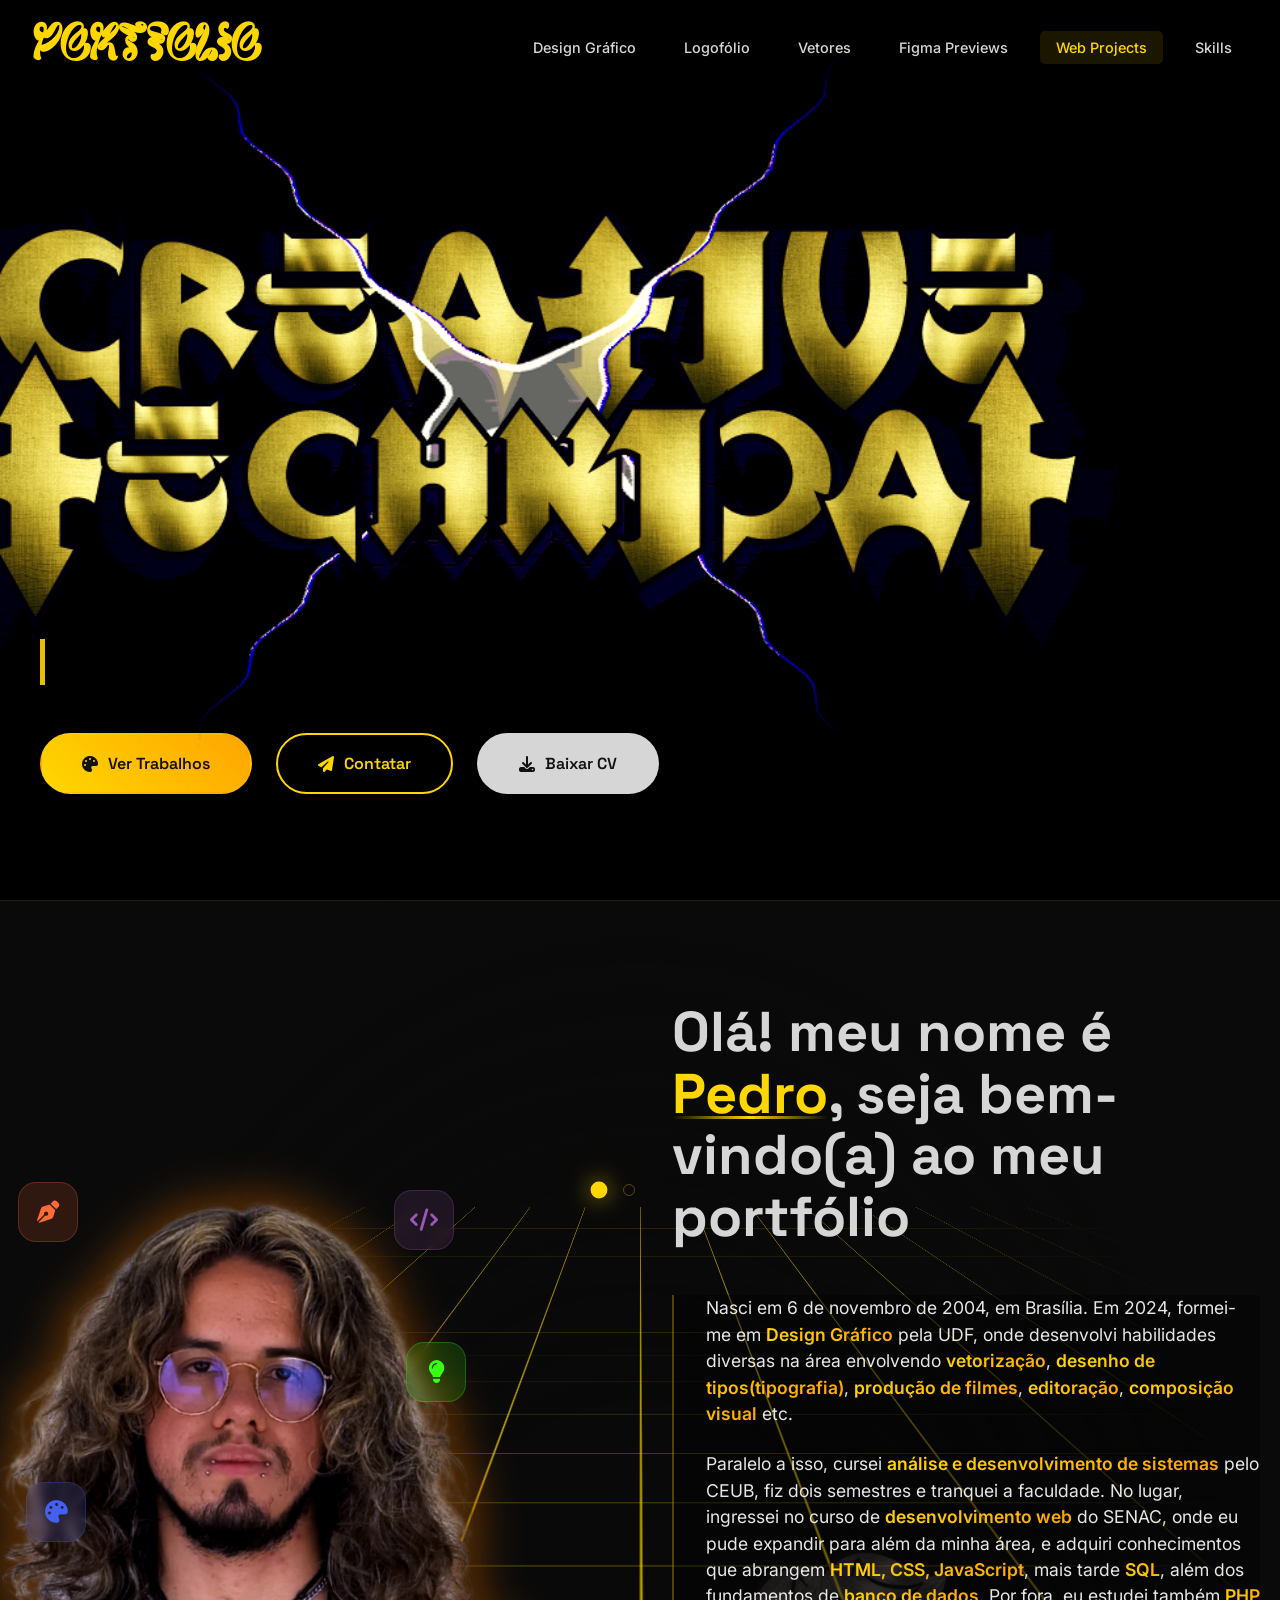
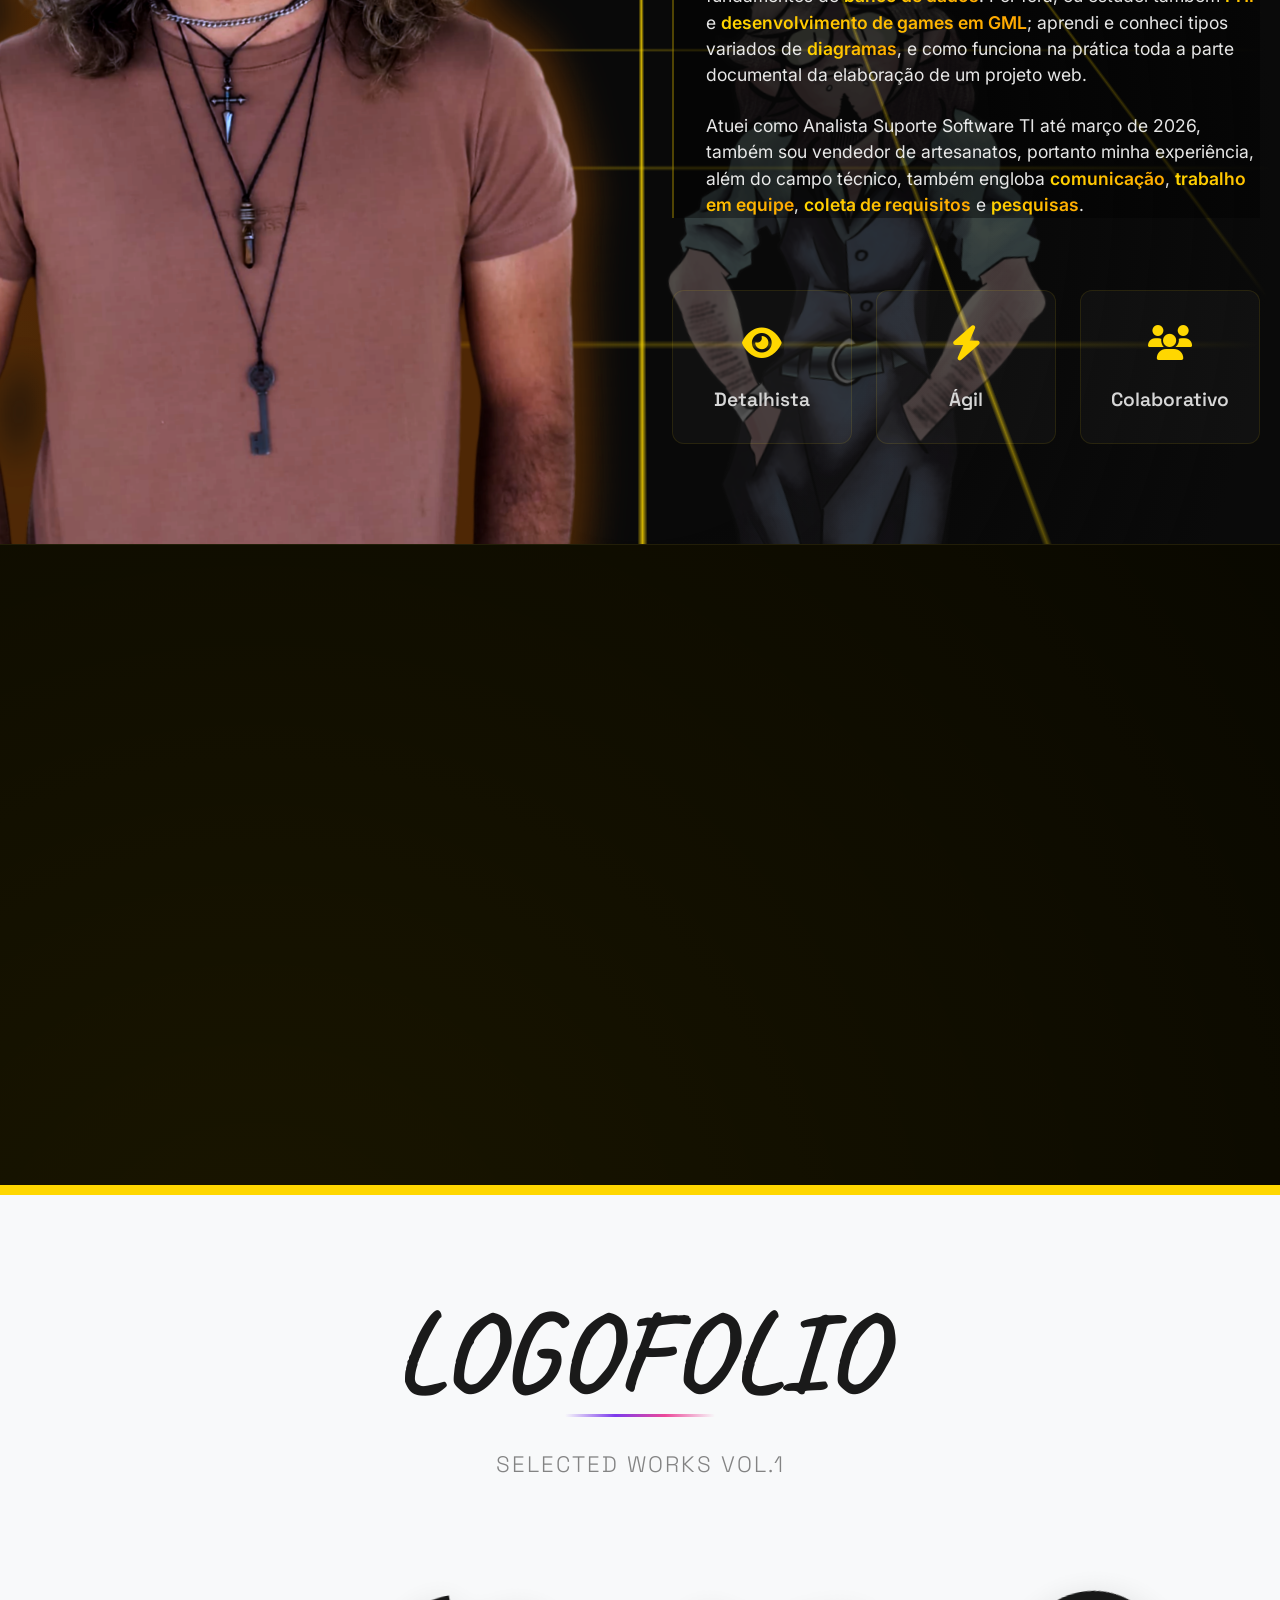
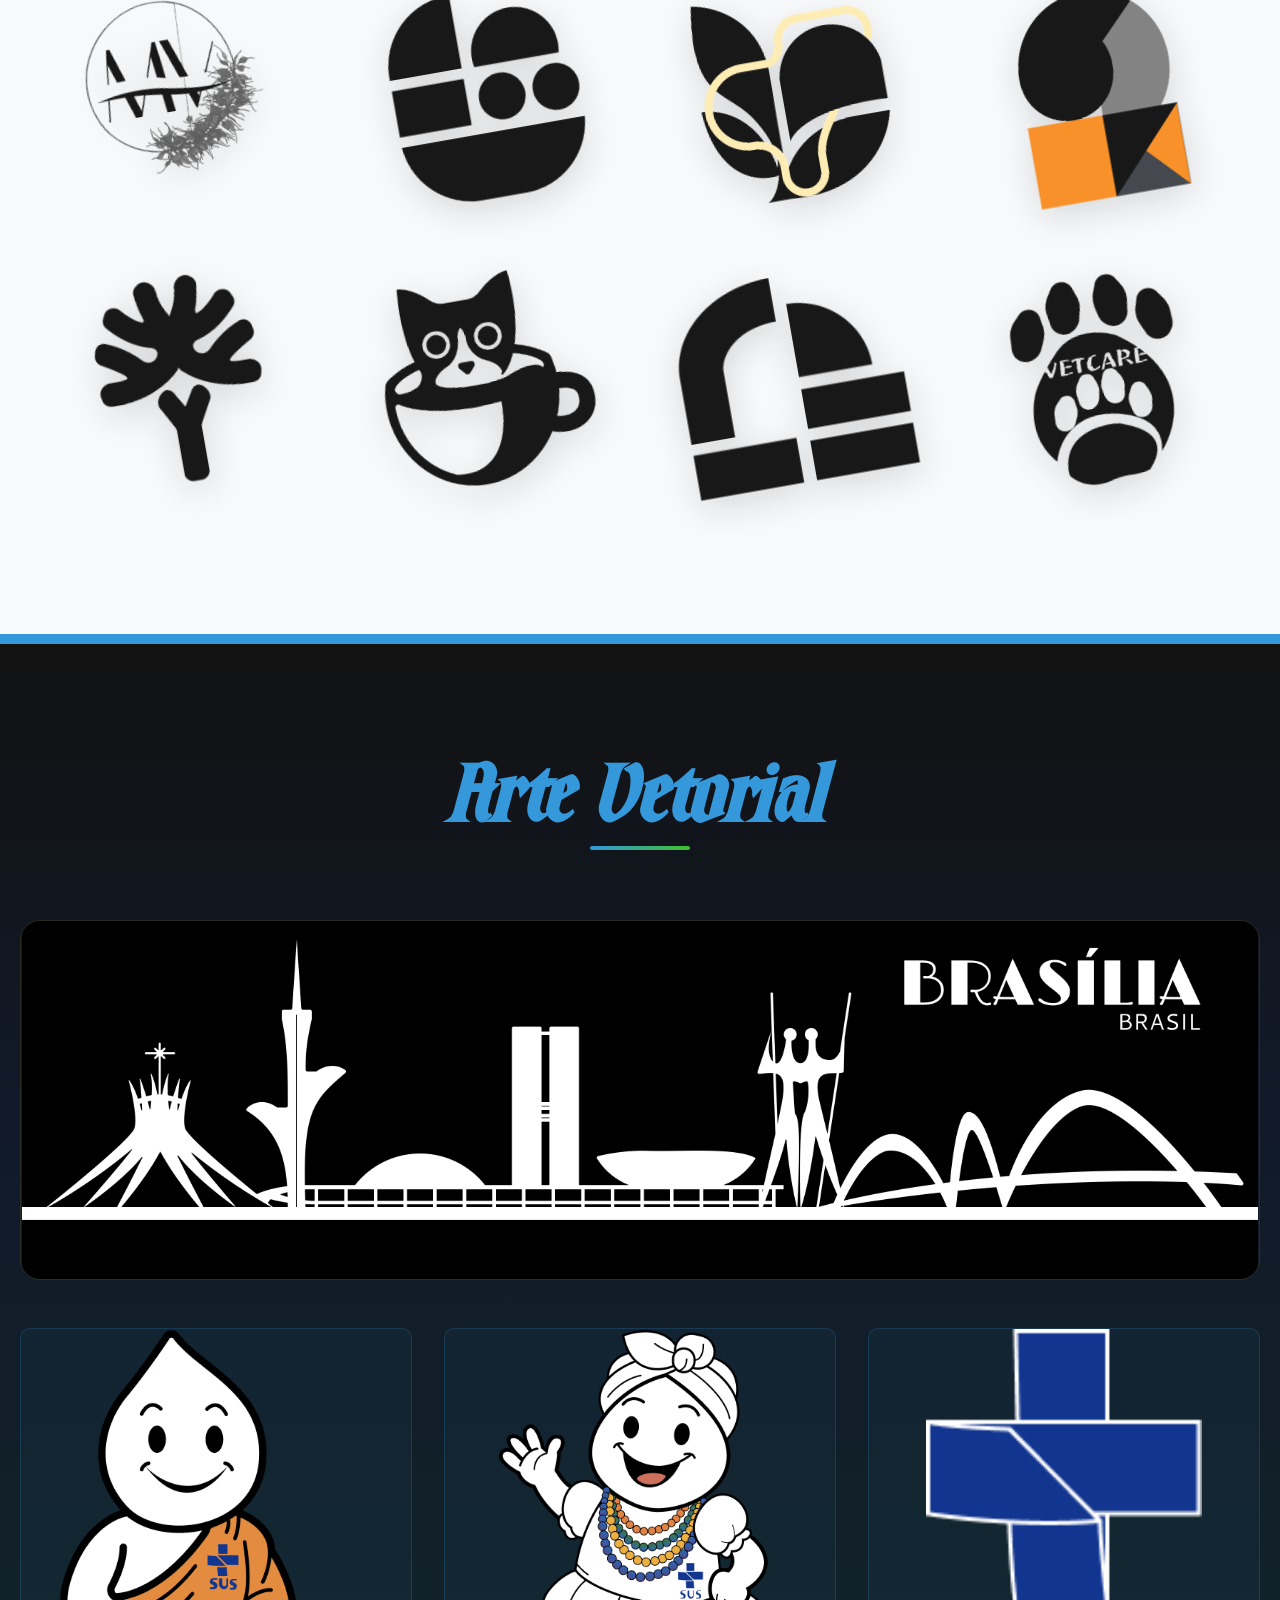
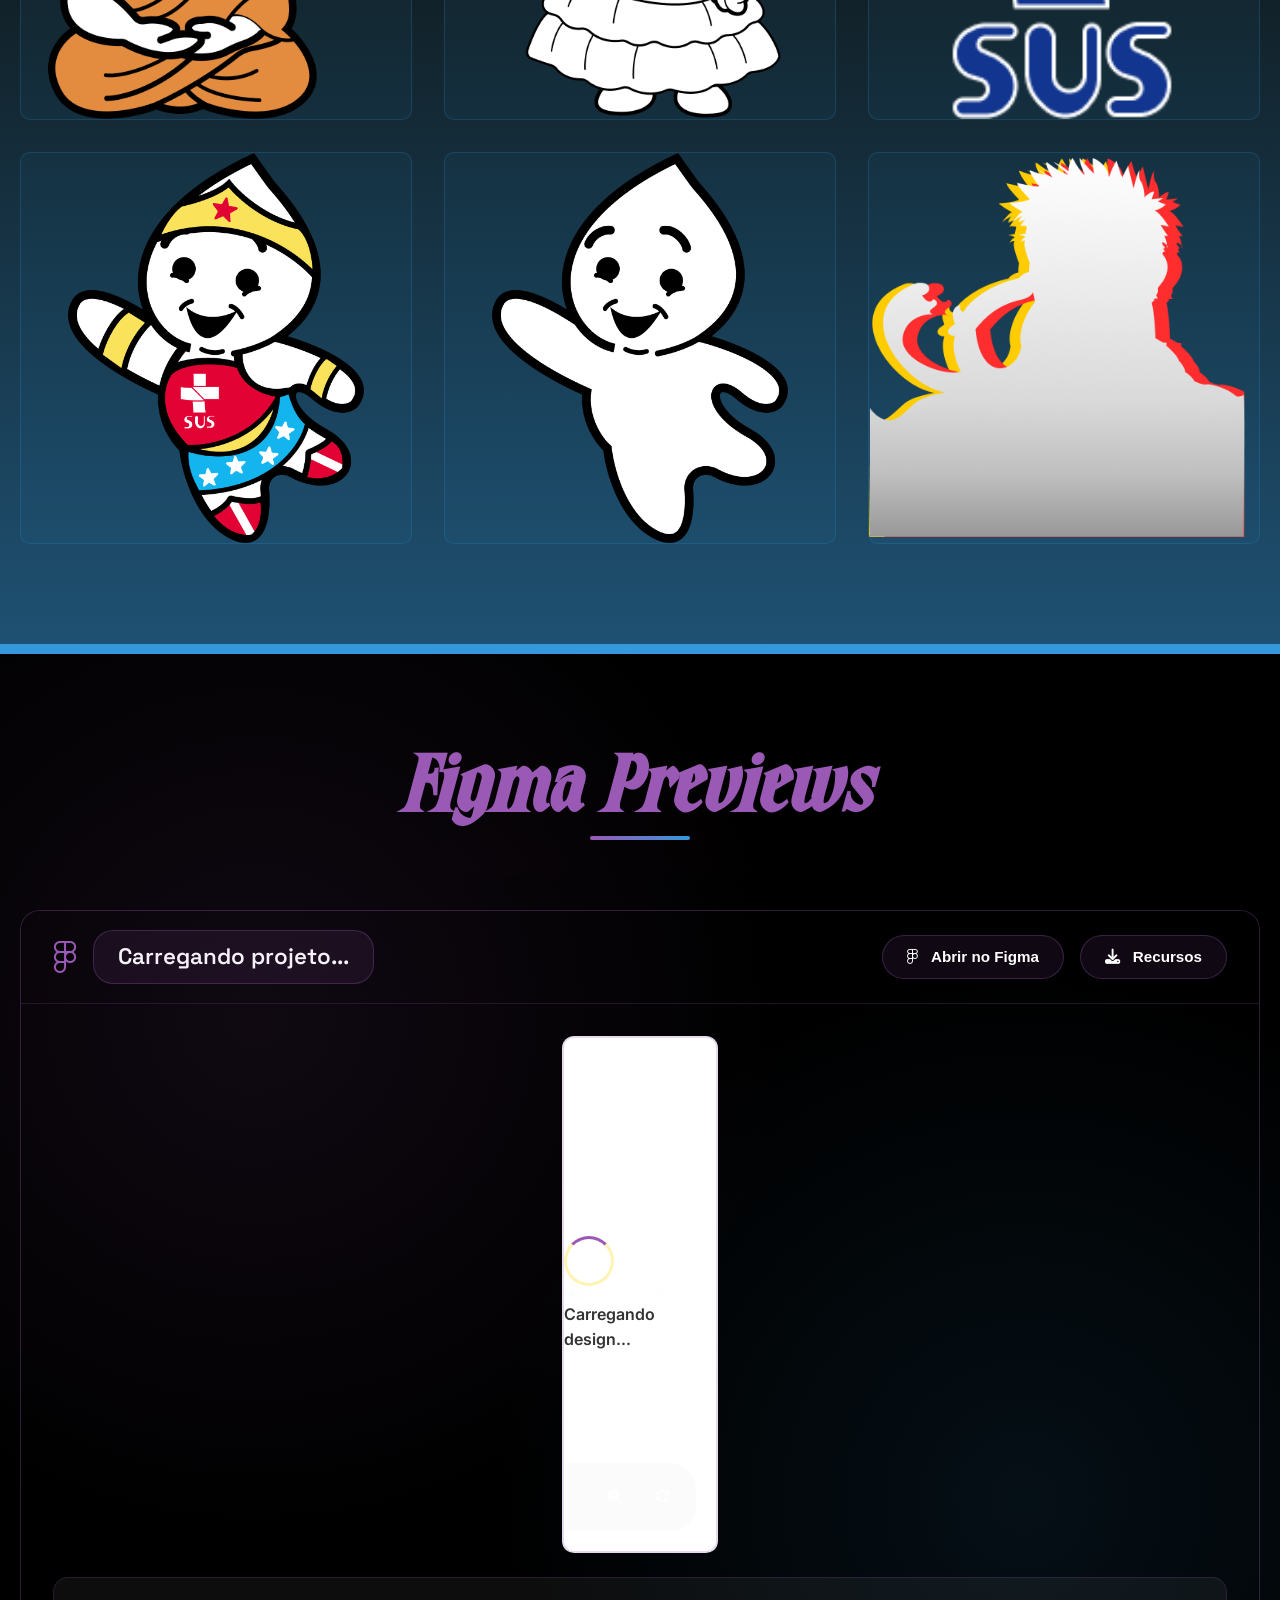
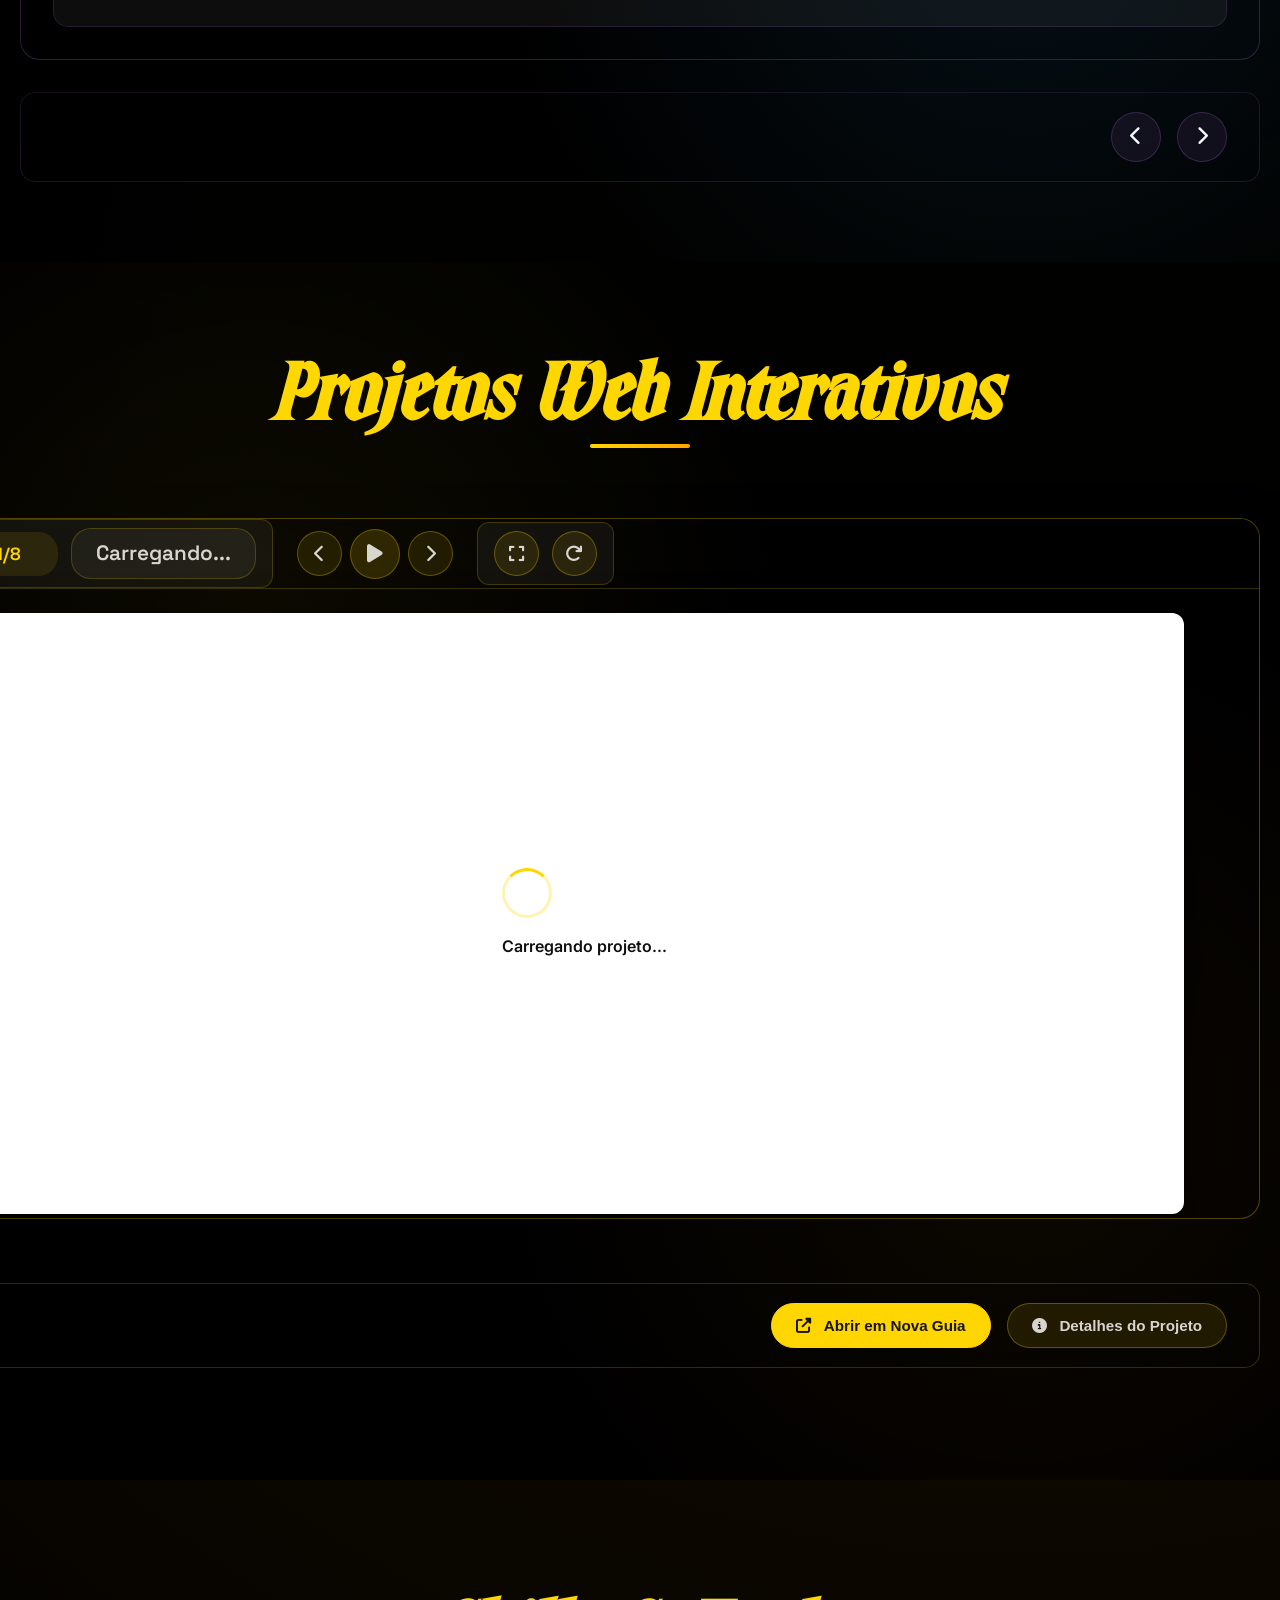
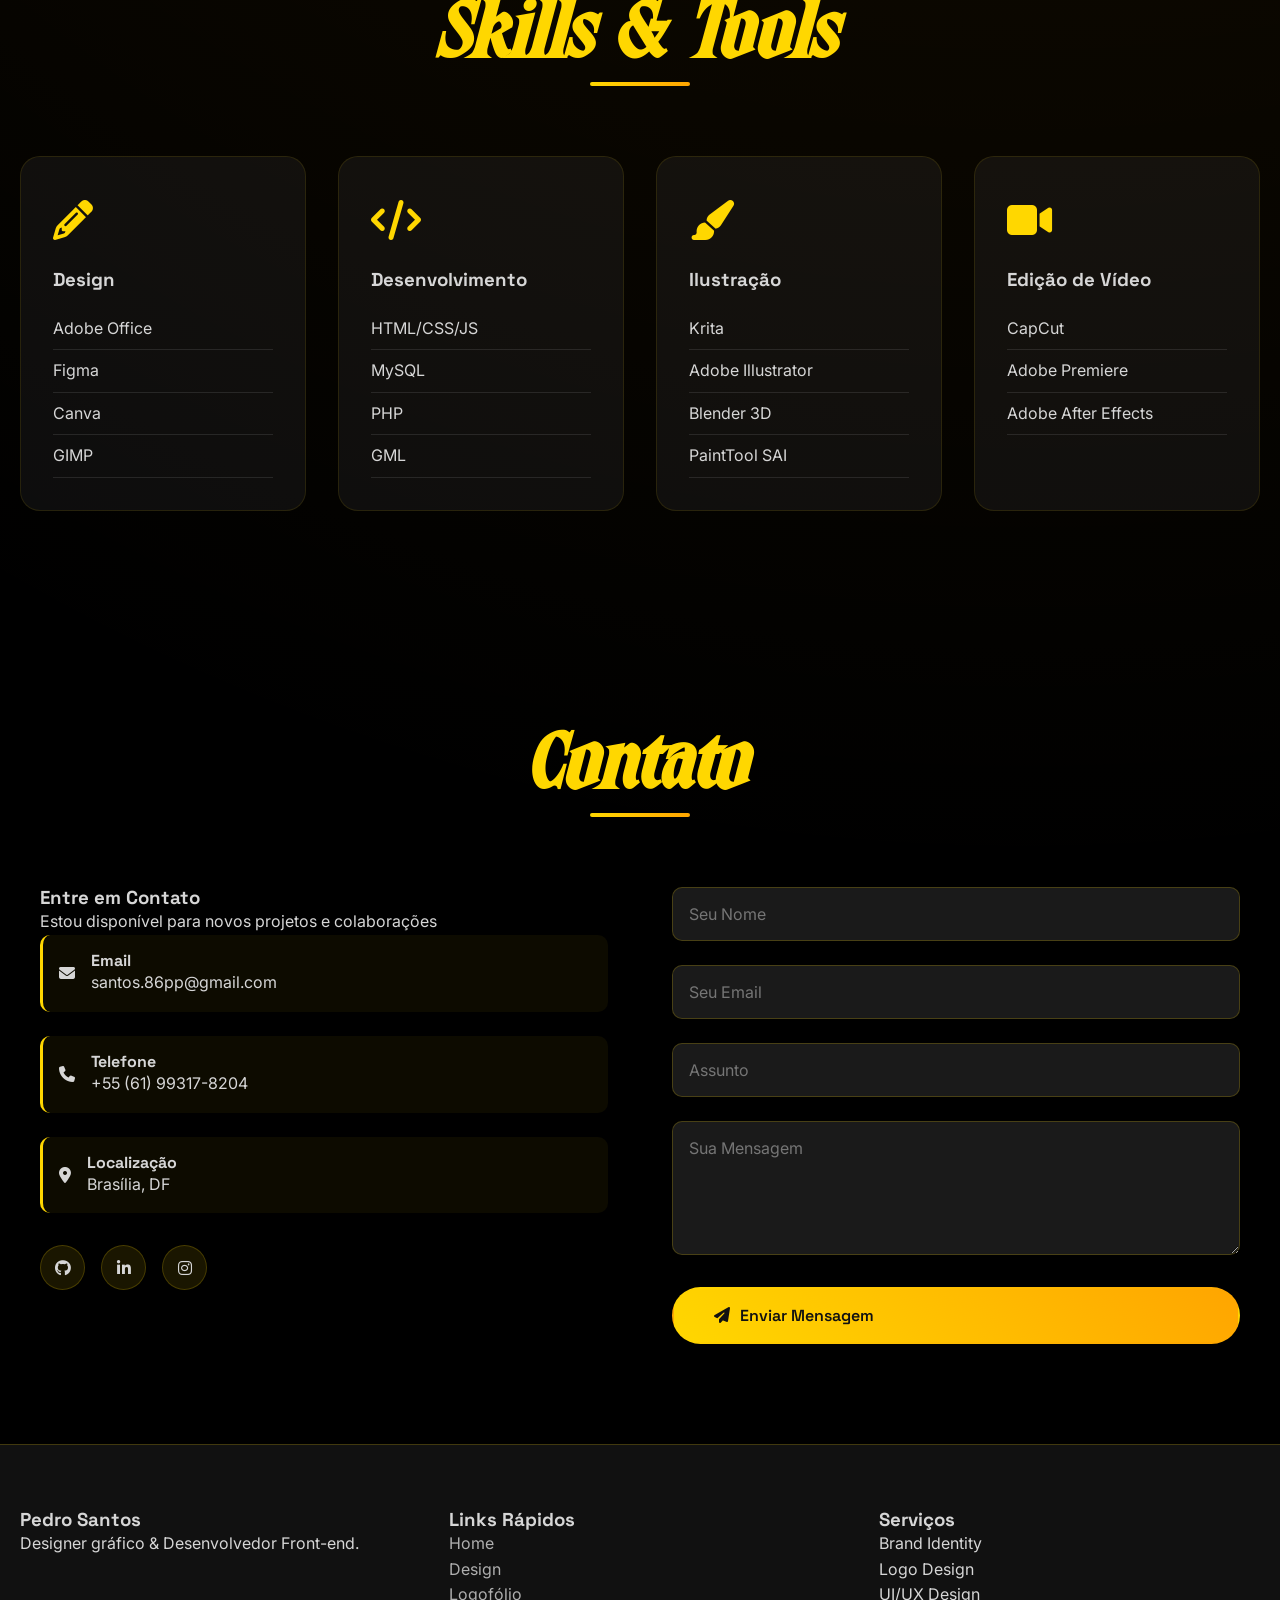
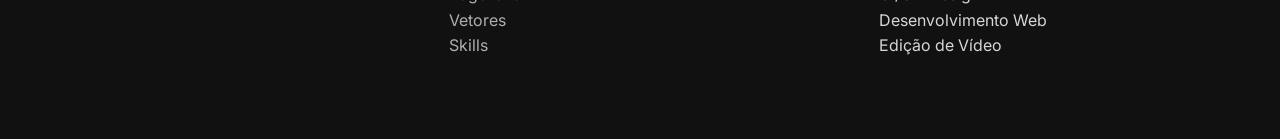
==== index.html @ 99566405 "first commit" ====
<!DOCTYPE html>
<html lang="pt-BR">
<head>
    <meta charset="UTF-8">
    <meta name="viewport" content="width=device-width, initial-scale=1.0">
    <title>Lp PedroSantos Portfolio</title>
    <link rel="icon" href="mídia/page-mídia/P.ico" type="image/x-icon">
    <script type="text/javascript" src="https://cdn.jsdelivr.net/npm/@emailjs/browser@4/dist/email.min.js"></script>
    <link rel="preconnect" href="https://fonts.googleapis.com">
    <link rel="preconnect" href="https://fonts.gstatic.com" crossorigin>
    <link href="https://fonts.googleapis.com/css2?family=Space+Grotesk:wght@300;400;500;600;700&family=Inter:wght@300;400;500;600&family=Caveat:wght@400;500;600;700&display=swap" rel="stylesheet">
    <link rel="stylesheet" href="https://cdnjs.cloudflare.com/ajax/libs/font-awesome/6.4.0/css/all.min.css">
    <link rel="stylesheet" href="style.css">
    <link rel="stylesheet" href="logofolio.css">
</head>
<body>
    <!-- ========== LOADING SCREEN ========== -->
    <div class="loading-screen" id="loadingScreen">
        <div class="loading-container">
            <div class="loading-animation">
                <div class="loading-icon">
                    <div class="loading-pen">
                        <i class="fas fa-pen-nib"></i>
                    </div>
                    <div class="loading-code">
                        <i class="fas fa-code"></i>
                    </div>
                </div>
                <div class="loading-text">
                    <h2>CARREGANDO PORTFÓLIO</h2>
                        <div class="loading-dots">
                            <div class="dot"></div>
                            <div class="dot"></div>
                            <div class="dot"></div>
                        </div>
                </div>
            </div>
            <div class="loading-progress">
                <div class="progress-container">
                    <div class="progress-fill" id="progressFill"></div>
                </div>
                <div class="progress-percentage" id="progressPercentage">0%</div>
            </div>
        </div>
    </div>

    <!-- ========== MODAL PROJETOS ========== -->
    <div class="project-modal" id="projectModal">
        <div class="modal-backdrop"></div>
        <div class="modal-wrapper">
            <div class="modal-content-wrapper">
                <div class="modal-header">
                    <h2 class="modal-title" id="modalProjectTitle">Projeto</h2>
                    <button class="modal-close-btn" id="modalCloseBtn">
                        <i class="fas fa-times"></i>
                    </button>
                </div>
                <div class="modal-body" id="modalContent"></div>
            </div>
        </div>
    </div>

    <!-- ========== FULLSCREEN MODAL ========== -->
    <div id="fullscreenModal" class="fullscreen-modal">
        <div class="fullscreen-header">
            <div class="fullscreen-url" id="fullscreenUrl"></div>
            <div class="fullscreen-controls">
                <button class="fs-control-btn" id="fsRefresh" title="Recarregar">
                    <i class="fas fa-redo"></i>
                </button>
                <button class="fs-control-btn" id="fsClose" title="Fechar">
                    <i class="fas fa-times"></i>
                </button>
            </div>
        </div>
        <div class="fullscreen-content">
            <iframe id="fullscreenIframe" sandbox="allow-scripts allow-same-origin" allowfullscreen></iframe>
        </div>
    </div>

    <!-- ========== NAVEGAÇÃO ========== -->
    <nav id="navbar" class="navbar">
        <a href="#" class="logo">
            <span>PORTFOLIO</span>
        </a>
        
        <button class="nav-toggle" id="navToggle">
            <i class="fas fa-bars"></i>
        </button>
        
        <ul class="nav-menu" id="navMenu">
            <li><a href="#design" class="nav-link">Design Gráfico</a></li>
            <li><a href="#logofolio" class="nav-link">Logofólio</a></li>
            <li><a href="#vectors" class="nav-link">Vetores</a></li>
            <li><a href="#ui" class="nav-link">Figma Previews</a></li>
            <li><a href="#web" class="nav-link active">Web Projects</a></li>
            <li><a href="#skills" class="nav-link">Skills</a></li>
        </ul>
    </nav>

    <!-- ========== HERO SECTION ========== -->
    <section id="home" class="hero">
        <video class="hero-background" autoplay muted loop playsinline>
            <source src="mídia/page-mídia/uhd_30fps.mp4" type="video/mp4">
        </video>
        <div class="main-container">
            <img class="hero-title" src="mídia/page-mídia/hero-title.png" alt="Creative × Technical">
        <p class="hero-subtitle" id="animatedSubtitle">
            <span class="word">2026</span>
            <span class="word">Pedro</span>
            <span class="word">Santos</span>
            <span class="word">Portfolio</span>
        </p>
            
            <div class="cta-buttons">
                <a href="#design" class="btn btn-primary">
                    <i class="fas fa-palette"></i> Ver Trabalhos
                </a>
                <a href="#contact" class="btn btn-secondary">
                    <i class="fas fa-paper-plane"></i> Contatar
                </a>
                <a href="mídia/page-mídia/Currículo.png" download="Currículo.png" class="btn btn-highlight" id="downloadCV">
                    <i class="fas fa-download"></i> Baixar CV
                </a>
            </div>
        </div>
    </section>

    <!-- ========== ABOUT ME ========== -->
    <section id="about" class="section about-section">
        <div class="main-container">
            <div class="about-container">
                <!-- Coluna Visual (Esquerda) -->
                <div class="about-visual">
                    <div class="visual-composition">
                    <!-- Contêiner da animação alternada -->
                        <div class="portrait-animation-container">
                        <!-- Imagem 1: Foto Real -->
                            <div class="portrait-item portrait-photo active">
                                <img src="mídia/page-mídia/Design sem nome 2.png" alt="Foto Real">
                            </div>
            
                        <!-- Imagem 2: Desenho Retrato -->
                            <div class="portrait-item portrait-drawing">
                                <img src="mídia/page-mídia/Pedro OC 2.png" alt="Desenho Retrato">
                            </div>
            
                        <!-- Indicador minimalista -->
                            <div class="portrait-indicator">
                                <span class="indicator-dot active" data-target="0"></span>
                                <span class="indicator-dot" data-target="1"></span>
                            </div>
                        </div>
        
                        <!-- Elementos flutuantes -->
                        <div class="floating-element">
                            <i class="fas fa-pen-nib"></i>
                        </div>
                        <div class="floating-element">
                            <i class="fas fa-code"></i>
                        </div>
                        <div class="floating-element">
                            <i class="fas fa-palette"></i>
                        </div>
                        <div class="floating-element">
                            <i class="fas fa-lightbulb"></i>
                        </div>
                    </div>
                </div>

                <!-- Coluna de Conteúdo (Direita) -->
                <div class="about-content">
                    <h2 class="about-title">
                        Olá! meu nome é <span class="accent">Pedro</span>, seja bem-vindo(a) ao meu portfólio
                    </h2>

                    <div class="about-text">
                        <p>Nasci em 6 de novembro de 2004, em Brasília. Em 2024, formei-me em <span class="highlight-text">Design Gráfico</span> pela UDF, onde desenvolvi habilidades diversas na área envolvendo <span class="highlight-text">vetorização</span>, <span class="highlight-text">desenho de tipos(tipografia)</span>, <span class="highlight-text">produção de filmes</span>, <span class="highlight-text">editoração</span>, <span class="highlight-text">composição visual</span> etc.</p>

                        <p>Paralelo a isso, cursei <span class="highlight-text">análise e desenvolvimento de sistemas</span> pelo CEUB, fiz dois semestres e tranquei a faculdade. No lugar, ingressei no curso de <span class="highlight-text">desenvolvimento web</span> do SENAC, onde eu pude expandir para além da minha área, e adquiri conhecimentos que abrangem <span class="highlight-text">HTML, CSS, JavaScript</span>, mais tarde <span class="highlight-text">SQL</span>, além dos fundamentos de <span class="highlight-text">banco de dados</span>. Por fora, eu estudei também <span class="highlight-text">PHP</span> e <span class="highlight-text">desenvolvimento de games em GML</span>; aprendi e conheci tipos variados de <span class="highlight-text">diagramas</span>, e como funciona na prática toda a parte documental da elaboração de um projeto web.</p>

                        <p>Atuei como Analista Suporte Software TI até março de 2026, também sou vendedor de artesanatos, portanto minha experiência, além do campo técnico, também engloba <span class="highlight-text">comunicação</span>, <span class="highlight-text">trabalho em equipe</span>, <span class="highlight-text">coleta de requisitos</span> e <span class="highlight-text">pesquisas</span>.</p>
                    </div>
                
                    <!-- Valores e Abordagem -->
                    <div class="values-grid">
                        <div class="value-item">
                            <div class="value-icon">
                                <i class="fas fa-eye"></i>
                            </div>
                            <h4 class="value-title">Detalhista</h4>
                        </div>
                    
                        <div class="value-item">
                            <div class="value-icon">
                                <i class="fas fa-bolt"></i>
                            </div>
                            <h4 class="value-title">Ágil</h4>
                        </div>
                    
                        <div class="value-item">
                            <div class="value-icon">
                                <i class="fas fa-users"></i>
                            </div>
                            <h4 class="value-title">Colaborativo</h4>
                        </div>
                    </div>
                </div>
            </div>
        </div>
    </section>

    <!-- ========== IDENTIDADES VISUAIS ========== -->
    <section id="design" class="section design-section">
        <video src="mídia/identidades visuais/Identidades.mp4" autoplay muted loop playsinline class="identities-background"></video>
    </section>
    <hr class="section-divider design-divider">

    <!-- ========== LOGOFÓLIO ========== -->
    <section id="logofolio" class="section logofolio-section">
        <div class="main-container">
            <div class="section-header logofolio-header">
                <h2 class="section-title logofolio-title">LOGOFOLIO</h2>
                <p class="section-subtitle logofolio-subtitle">Selected Works Vol.1</p>
            </div>
        
            <div class="logofolio-grid">
                <div class="logofolio-item" style="--item-index: 1;">
                    <img src="mídia/logo/Advogados-logo.png" 
                         alt="SANJOSE Logo" class="logofolio-img">
                </div>
            
                <div class="logofolio-item" style="--item-index: 2;">
                    <img src="mídia/logo/André Lanches-logo.png" 
                         alt="HUNTERG Logo" class="logofolio-img">
                </div>
            
                <div class="logofolio-item" style="--item-index: 3;">
                    <img src="mídia/logo/BellaVita-logo.png" 
                         alt="CORO INFANTIL Logo" class="logofolio-img">
                </div>
            
                <div class="logofolio-item" style="--item-index: 4;">
                    <img src="mídia/logo/Cartilhas-logo.png" 
                         alt="EMAUS Logo" class="logofolio-img">
                </div>
            
                <div class="logofolio-item" style="--item-index: 5;">
                    <img src="mídia/logo/ClynicFlex-logo.png" 
                         alt="PARROQUIA Logo" class="logofolio-img">
                </div>

                <div class="logofolio-item" style="--item-index: 0;">
                    <img src="mídia/logo/Ronron Café-logo.png" 
                         alt="BANCO Logo" class="logofolio-img">
                </div>

                <div class="logofolio-item" style="--item-index: 0;">
                    <img src="mídia/logo/TechEduca-logo.png" 
                         alt="BANCO Logo" class="logofolio-img">
                </div>

                <div class="logofolio-item" style="--item-index: 0;">
                    <img src="mídia/logo/VetCare-logo.png" 
                         alt="BANCO Logo" class="logofolio-img">
                </div>
            </div>
        </div>
    </section>

    <!-- ========== VETORES ========== -->
    <hr class="section-divider vector-divider">
    <section id="vectors" class="section vector-section">
        <div class="main-container">
            <div class="section-header">
                <h2 class="section-title">Arte Vetorial</h2>
            </div>
            
        <div class="first-child">
            <div class="portfolio-item" data-category="vector" data-project="vector1">
                <img src="mídia/vetores/Frame 1(2).png" alt="Brasília Vetor para Ecobag" class="portfolio-img">
                <div class="portfolio-overlay">
                    <span class="portfolio-category">Vetor</span>
                    <h3 class="portfolio-title">Brasília Vetor para Ecobag</h3>
                </div>
            </div>
        </div>

        <div class="portfolio-grid">
            <div class="portfolio-item" data-category="vector" data-project="vector2">
                <img src="mídia/vetores/Frame 2.png" alt="Zé Gotinha Monge Vetor" class="portfolio-img">
                <div class="portfolio-overlay">
                    <span class="portfolio-category">Vetor</span>
                    <h3 class="portfolio-title">Zé Gotinha Monge Vetor</h3>
                </div>
            </div>
        
            <div class="portfolio-item" data-category="vector" data-project="vector3">
                <img src="mídia/vetores/Frame 8(1).png" alt="Zé Gotinha trajado branco da Umbanda Vetor" class="portfolio-img">
                <div class="portfolio-overlay">
                    <span class="portfolio-category">Vetor</span>
                    <h3 class="portfolio-title">Zé Gotinha Umbanda Vetor</h3>
                </div>
            </div>
        
            <div class="portfolio-item" data-category="vector" data-project="vector4">
                <img src="mídia/vetores/Frame-SUS-Logo.png" alt="Logo SUS Vetor" class="portfolio-img">
                <div class="portfolio-overlay">
                    <span class="portfolio-category">Vetor</span>       
                    <h3 class="portfolio-title">Logo SUS Vetor</h3>
                </div>
            </div>

            <div class="portfolio-item" data-category="vector" data-project="vector5">
                <img src="mídia/vetores/Frame-Wonder-Woman.png" alt="Zé Gotinha Vetor Mulher Maravilha" class="portfolio-img">
                <div class="portfolio-overlay">
                    <span class="portfolio-category">Vetor</span>       
                    <h3 class="portfolio-title">Zé Gotinha Mulher Maravilha</h3>
                </div>
            </div>
        
            <div class="portfolio-item" data-category="vector" data-project="vector6">
                <img src="mídia/vetores/Frame-Zé-Gotinha.png" alt="Zé Gotinha Vetor" class="portfolio-img">
                <div class="portfolio-overlay">
                    <span class="portfolio-category">Vetor</span>       
                    <h3 class="portfolio-title">Zé Gotinha Vetor</h3>
                </div>
            </div>

            <div class="portfolio-item" data-category="vector" data-project="vector7">
                <img src="mídia/vetores/Frame 1(3).png" alt="Símbolo Vetor Silhueta" class="portfolio-img">
                <div class="portfolio-overlay">
                    <span class="portfolio-category">Vetor</span>
                    <h3 class="portfolio-title">Símbolo Vetor Silhueta</h3>
                </div>
            </div>
        </div>
    </section>

    <hr class="section-divider vector-divider">

    <!-- ========== UI/UX DESIGN - FIGMA PREVIEWS ========== -->

    <section id="ui" class="section uiux-preview-section">
        <div class="main-container">
            <div class="section-header">
                <h2 class="section-title">Figma Previews</h2>
            </div>
        
            <!-- Container Principal dos Previews -->
            <div class="uiux-preview-container">
                <!-- Painel de Preview Figma -->
                <div class="figma-preview-area">
                    <!-- Header do Figma -->
                    <div class="figma-preview-header">
                        <div class="figma-brand">
                            <i class="fab fa-figma figma-logo"></i>
                            <span class="figma-project-name" id="figmaProjectName">Carregando projeto...</span>
                        </div>
                    
                        <div class="figma-controls">
                            <button class="figma-control-btn" id="openFigma">
                                <i class="fab fa-figma"></i> Abrir no Figma
                            </button>
                            <button class="figma-control-btn" id="downloadAssets">
                                <i class="fas fa-download"></i> Recursos
                            </button>
                        </div>
                    </div>
                
                    <!-- Área do Preview -->
                    <div class="figma-preview-wrapper">
                        <!-- Container da Imagem -->
                        <div class="figma-image-container" id="figmaImageContainer">
                            <img src="" alt="UI Design Preview" class="figma-image" id="figmaImage">
                        
                            <!-- Loader -->
                            <div class="figma-loader">
                                <div class="loader-content">
                                    <div class="loader-spinner" style="border-top-color: #9B59B6;"></div>
                                    <p style="color: #333; font-weight: 600; margin-top: 1rem;">Carregando design...</p>
                                </div>
                            </div>
                        
                            <!-- Toolbar de Zoom -->
                            <div class="zoom-toolbar">
                                <button class="zoom-btn" id="zoomOut" title="Zoom Out">
                                    <i class="fas fa-search-minus"></i>
                                </button>
                                <span class="zoom-level" id="zoomLevel">100%</span>
                                <button class="zoom-btn" id="zoomIn" title="Zoom In">
                                    <i class="fas fa-search-plus"></i>
                                </button>
                                <button class="zoom-btn" id="zoomReset" title="Reset Zoom">
                                    <i class="fas fa-sync-alt"></i>
                                </button>
                            </div>
                        </div>
                    
                        <!-- Painel de Informações -->
                        <div class="figma-info-panel">
                            <div class="project-description" id="figmaDescription">
                                <!-- Conteúdo será carregado via JS -->
                            </div>
                        </div>
                    </div>
                </div>
            </div>
        
            <!-- Navegação e Controles -->
            <div class="uiux-navigation">
                <!-- Miniaturas -->
                <div class="uiux-thumbnails" id="uiuxThumbnailsContainer">
                    <!-- Miniaturas serão carregadas via JavaScript -->
                </div>
            
                <!-- Controles de Navegação -->
                <div class="uiux-controls">
                    <button class="uiux-nav-btn uiux-prev-btn" title="Projeto anterior">
                        <i class="fas fa-chevron-left"></i>
                    </button>
                    <button class="uiux-nav-btn uiux-next-btn" title="Próximo projeto">
                        <i class="fas fa-chevron-right"></i>
                    </button>
                </div>
            </div>
        </div>
    </section>

    <!-- ========== WEB PROJECTS ========== -->
    <section id="web" class="section web-preview-section">
        <div class="main-container">
            <div class="section-header">
                <h2 class="section-title">Projetos Web Interativos</h2>
            </div>

            <!-- Container Principal do Preview -->
            <div class="web-preview-container">
                <!-- Painel Central - Visualização Expandida -->
                <div class="dynamic-preview-area">
                    <!-- Header com Controles Consolidados -->
                    <div class="preview-header">
                        <div class="preview-controls">
                            <div class="control-group">
                                <span class="current-project-display" id="currentProjectDisplay">1/8</span>
                                <span class="project-name" id="projectName">Carregando...</span>
                            </div>

                            <div class="control-buttons">
                                <button class="control-btn prev-btn" title="Projeto anterior">
                                    <i class="fas fa-chevron-left"></i>
                                </button>
                                <button class="control-btn pause-play" id="pausePlayBtn" title="Iniciar auto-play">
                                    <i class="fas fa-play"></i>
                                </button>
                                <button class="control-btn next-btn" title="Próximo projeto">
                                    <i class="fas fa-chevron-right"></i>
                                </button>
                            </div>

                            <div class="control-group">
                                <button class="control-btn" id="fullscreenPreview" title="Tela cheia">
                                    <i class="fas fa-expand"></i>
                                </button>
                                <button class="control-btn" id="refreshPreview" title="Recarregar">
                                    <i class="fas fa-redo"></i>
                                </button>
                            </div>
                        </div>
                    </div>

                    <!-- Área do Preview Expandido -->
                    <div class="preview-wrapper">
                        <div class="device-mockup desktop" id="deviceMockup">
                            <div class="device-frame">
                                <div class="device-screen">
                                    <!-- Iframe para preview dinâmico -->
                                    <iframe id="dynamicIframe"
                                            class="dynamic-iframe"
                                            sandbox="allow-scripts allow-same-origin allow-forms allow-popups"
                                            title="Preview do Projeto"
                                            loading="eager">
                                    </iframe>

                                    <!-- Overlay de carregamento -->
                                    <div class="preview-loader">
                                        <div class="loader-content">
                                            <div class="loader-spinner"></div>
                                            <p style="color: var(--dark); font-weight: 600; margin-top: 1rem;">Carregando projeto...</p>
                                        </div>
                                    </div>
                                </div>
                            </div>
                        </div>

                        <!-- Painel de Interação Simplificado -->
                        <div class="interaction-panel">
                            <div class="interaction-info">
                                <span class="timer-display">
                                    <i class="fas fa-clock"></i> Próximo em: <span id="autoTimer">10</span>s
                                </span>
                                <span class="interaction-hint">
                                    <i class="fas fa-mouse-pointer"></i> Clique na pré-visualização para interagir
                                </span>
                            </div>

                            <div class="interaction-actions">
                                <button class="action-btn-small" data-action="scroll-down">
                                    <i class="fas fa-arrow-down"></i> Rolar para baixo
                                </button>
                                <button class="action-btn-small" data-action="scroll-top">
                                    <i class="fas fa-arrow-up"></i> Voltar ao topo
                                </button>
                            </div>
                        </div>
                    </div>
                </div>

                <!-- Navegação Inferior -->
                <div class="bottom-navigation">
                    <!-- Miniaturas dos Projetos -->
                    <div class="thumbnails-container" id="thumbnailsContainer">
                        <!-- Miniaturas serão carregadas via JavaScript -->
                    </div>

                    <!-- Botões de Ação Principais -->
                    <div class="main-actions">
                        <button class="main-action-btn primary" id="openProject">
                            <i class="fas fa-external-link-alt"></i> Abrir em Nova Guia
                        </button>
                        <button class="main-action-btn secondary" id="viewProjectDetails">
                            <i class="fas fa-info-circle"></i> Detalhes do Projeto
                        </button>
                    </div>
                </div>
            </div>
        </div>
    </section>

    <!-- ========== HABILIDADES ========== -->
    <section id="skills" class="section">
        <div class="main-container">
            <div class="section-header">
                <h2 class="section-title">Skills & Tools</h2>
            </div>
            
            <div class="skills-grid">
                <div class="skill-card">
                    <div class="skill-icon">
                        <i class="fas fa-pencil-alt"></i>
                    </div>
                    <h3>Design</h3>
                    <ul class="skill-list">
                        <li>Adobe Office</li>
                        <li>Figma</li>
                        <li>Canva</li>
                        <li>GIMP</li>
                    </ul>
                </div>
                
                <div class="skill-card">
                    <div class="skill-icon">
                        <i class="fas fa-code"></i>
                    </div>
                    <h3>Desenvolvimento</h3>
                    <ul class="skill-list">
                        <li>HTML/CSS/JS</li>
                        <li>MySQL</li>
                        <li>PHP</li>
                        <li>GML</li>
                    </ul>
                </div>
                
                <div class="skill-card">
                    <div class="skill-icon">
                        <i class="fas fa-paint-brush"></i>
                    </div>
                    <h3>Ilustração</h3>
                    <ul class="skill-list">
                        <li>Krita</li>
                        <li>Adobe Illustrator</li>
                        <li>Blender 3D</li>
                        <li>PaintTool SAI</li>
                    </ul>
                </div>

                <div class="skill-card">
                    <div class="skill-icon">
                        <i class="fas fa-video"></i>
                    </div>
                    <h3>Edição de Vídeo</h3>
                    <ul class="skill-list">
                        <li>CapCut</li>
                        <li>Adobe Premiere</li>
                        <li>Adobe After Effects</li>
                    </ul>
                </div>
            </div>
        </div>
    </section>

    <!-- ========== CONTATO ========== -->
    <section id="contact" class="section contact-section">
        <div class="main-container">
            <div class="section-header">
                <h2 class="section-title">Contato</h2>
            </div>
            
            <div class="contact-grid">
                <div class="contact-info">
                    <h3>Entre em Contato</h3>
                    <p>Estou disponível para novos projetos e colaborações</p>
                    
                    <div class="contact-details">
                        <div class="contact-item">
                            <i class="fas fa-envelope"></i>
                            <div>
                                <h4>Email</h4>
                                <p>santos.86pp@gmail.com</p>
                            </div>
                        </div>
                        
                        <div class="contact-item">
                            <i class="fas fa-phone"></i>
                            <div>
                                <h4>Telefone</h4>
                                <p>+55 (61) 99317-8204</p>
                            </div>
                        </div>
                        
                        <div class="contact-item">
                            <i class="fas fa-map-marker-alt"></i>
                            <div>
                                <h4>Localização</h4>
                                <p>Brasília, DF</p>
                            </div>
                        </div>
                    </div>
                    
                    <div class="social-links">
                        <a href="https://github.com/SkinlessIowa" class="social-link"><i class="fab fa-github"></i></a>
                        <a href="https://www.linkedin.com/in/pedro-santos-b79017315/" class="social-link"><i class="fab fa-linkedin-in"></i></a>
                        <a href="https://www.instagram.com/skinl_essi/" class="social-link"><i class="fab fa-instagram"></i></a>
                    </div>
                </div>
   
                <form class="contact-form">
                    <div class="form-group">
                        <input type="text" name="nome" class="form-control" placeholder="Seu Nome" required>
                    </div>
                    <div class="form-group">
                        <input type="email" name="email" class="form-control" placeholder="Seu Email" required>
                    </div>
                    <div class="form-group">
                        <input type="text" name="assunto" class="form-control" placeholder="Assunto">
                    </div>
                    <div class="form-group">
                        <textarea name="mensagem" class="form-control" placeholder="Sua Mensagem" rows="5" required></textarea>
                    </div>
                    <button type="submit" class="btn btn-primary">
                        <i class="fas fa-paper-plane"></i> Enviar Mensagem
                    </button>
                </form>
            </div>
        </div>
    </section>

    <!-- ========== FOOTER ========== -->
    <footer class="footer">
        <div class="main-container">
            <div class="footer-content">
                <div>
                    <h3>Pedro Santos</h3>
                    <p>Designer gráfico & Desenvolvedor Front-end.</p>
                </div>
                
                <div>
                    <h3>Links Rápidos</h3>
                    <ul class="footer-links">
                        <li><a href="#home">Home</a></li>
                        <li><a href="#design">Design</a></li>
                        <li><a href="#logofolio">Logofólio</a></li>
                        <li><a href="#vectors">Vetores</a></li>
                        <li><a href="#skills">Skills</a></li>
                    </ul>
                </div>
                
                <div>
                    <h3>Serviços</h3>
                    <ul class="footer-links">
                        <li>Brand Identity</li>
                        <li>Logo Design</li>
                        <li>UI/UX Design</li>
                        <li>Desenvolvimento Web</li>
                        <li>Edição de Vídeo</li>
                    </ul>
                </div>
            </div>
        </div>
    </footer>

    <script src="script.js"></script>
</body>
</html>
---- style.css ----
@font-face {
    font-family: 'GothicRagged';
    src: url('mídia/fonts/GothicRagged-Regular.ttf') format('truetype');
    font-weight: normal;
    font-style: normal;
    font-display: swap;
}
@font-face {
    font-family: 'SamireDEMO';
    src: url('mídia/fonts/SamireDEMO-Regular.otf') format('opentype');
    font-weight: normal;
    font-style: normal;
    font-display: swap;
}
@font-face {
    font-family: 'Carely Orches DEMO';
    src: url('mídia/fonts/Carely Orches DEMO.ttf') format('truetype');
    font-weight: normal;
    font-style: normal;
    font-display: swap;
}
/* ========== VARIÁVEIS E RESET ========== */
:root {
    --primary: #000;
    --secondary: #FFD700;
    --accent: #FFA500;
    --light: #d6d6d6;
    --dark: #111;
    --gray: #2a2a2a;
    --transition: all 0.4s cubic-bezier(0.175, 0.885, 0.32, 1.275);
    --glass: rgba(255, 255, 255, 0.05);
    --shadow: 0 20px 40px rgba(0, 0, 0, 0.4);
}

* {
    margin: 0;
    padding: 0;
    box-sizing: border-box;
    scrollbar-width: thin;
    scrollbar-color: var(--secondary) rgba(255, 255, 255, 0.1);
}

html {
    scroll-behavior: auto;
    scroll-padding-top: 100px;
}

body {
    font-family: 'Inter', -apple-system, BlinkMacSystemFont, sans-serif;
    background-color: var(--primary);
    color: var(--light);
    line-height: 1.6;
    overflow-x: hidden;
    background-image: 
        radial-gradient(circle at 20% 30%, rgba(255, 215, 0, 0.1) 0%, transparent 30%),
        radial-gradient(circle at 80% 70%, rgba(255, 165, 0, 0.1) 0%, transparent 30%);
}

h1, h2, h3, h4 {
    font-family: 'Space Grotesk', sans-serif;
    font-weight: 700;
    line-height: 1.2;
}

/* ========== UTILITÁRIOS ========== */
.main-container {
    width: 100%;
    max-width: 1400px;
    margin: 0 auto;
    padding: 0 20px;
}

.section {
    padding: 100px 0;
    position: relative;
}

.section-header {
    text-align: center;
    margin-bottom: 4rem;
}

.section-title {
    font-family: GothicRagged, sans-serif;
    font-size: clamp(3rem, 7vw, 5rem);
    margin-bottom: 1rem;
    color: var(--secondary);
    position: relative;
    display: inline-block;
}

.section-title::after {
    content: '';
    position: absolute;
    bottom: -10px;
    left: 50%;
    transform: translateX(-50%);
    width: 100px;
    height: 4px;
    background: linear-gradient(90deg, var(--secondary), var(--accent));
    border-radius: 2px;
}

.section-subtitle {
    font-size: 1.2rem;
    opacity: 0.8;
    max-width: 600px;
    margin: 0 auto;
}

.section-divider {
    border: none;
    height: 10px;
    background: var(--secondary);
}

.section-divider.vector-divider {
    background-color: #3498DB ; 
}

/* ========== LOADING SCREEN ========== */
.loading-screen {
    position: fixed;
    top: 0;
    left: 0;
    width: 100%;
    height: 100%;
    background: #000;
    z-index: 9999;
    display: flex;
    justify-content: center;
    align-items: center;
    opacity: 1;
    transition: opacity 0.8s ease, visibility 0.8s ease;
}

.loading-screen.hidden {
    opacity: 0;
    visibility: hidden;
}

.loading-container {
    text-align: center;
    max-width: 500px;
    padding: 2rem;
}

.loading-icon {
    position: relative;
    width: 120px;
    height: 120px;
    margin: 0 auto 2rem;
}

.loading-pen, .loading-code {
    position: absolute;
    width: 100%;
    height: 100%;
    display: flex;
    align-items: center;
    justify-content: center;
    font-size: 3.5rem;
    border-radius: 50%;
}

.loading-pen {
    color: #FFD700;
    animation: penPulse 2s ease-in-out infinite alternate;
    z-index: 2;
}

.loading-code {
    color: #FFA500;
    animation: codeRotate 3s linear infinite;
    z-index: 1;
}

@keyframes penPulse {
    0% { transform: scale(1); opacity: 1; }
    100% { transform: scale(1.1) rotate(10deg); opacity: 0.8; }
}

@keyframes codeRotate {
    to { transform: rotate(360deg); }
}

.loading-text h2 {
    font-family: 'Space Grotesk', sans-serif;
    font-size: 2rem;
    color: var(--secondary);
    margin-bottom: 1rem;
    letter-spacing: 3px;
    text-transform: uppercase;
}

.loading-dots {
    display: flex;
    gap: 0.3rem;
    justify-content: center;
    margin-top: 0.5rem;
}

.dot {
    width: 6px;
    height: 6px;
    background: var(--secondary);
    border-radius: 50%;
    animation: dotPulse 1.4s infinite ease-in-out;
}

.dot:nth-child(2) { animation-delay: 0.2s; }
.dot:nth-child(3) { animation-delay: 0.4s; }

@keyframes dotPulse {
    0%, 80%, 100% { transform: scale(0.8); opacity: 0.5; }
    40% { transform: scale(1.2); opacity: 1; }
}

.progress-container {
    width: 100%;
    height: 3px;
    background: rgba(255, 255, 255, 0.1);
    border-radius: 2px;
    overflow: hidden;
    margin: 2rem 0 0.5rem;
}

.progress-fill {
    height: 100%;
    background: linear-gradient(90deg, var(--secondary), var(--accent));
    width: 0%;
    transition: width 0.3s ease;
}

.progress-percentage {
    font-family: 'Space Grotesk', sans-serif;
    font-size: 1.2rem;
    color: var(--secondary);
    font-weight: 600;
}

/* ========== NAVEGAÇÃO ========== */
#navbar {
    position: fixed;
    top: 0;
    left: 0;
    width: 100%;
    z-index: 1000;
    padding: 1rem 2rem;
    display: flex;
    justify-content: space-between;
    align-items: center;
    transition: var(--transition);
}

#navbar.transparent {
    background-color: transparent;
}

#navbar.black {
    background-color: #000;
    box-shadow: 0 2px 10px rgba(0, 0, 0, 0.3);
}


.logo {
    font-family: 'SamireDEMO', sans-serif;
    font-size: 2.5rem;
    font-weight: 700;
    color: var(--secondary);
    text-decoration: none;
    display: flex;
    align-items: center;
    gap: 10px;
    transition: var(--transition);
}

.logo:hover {
    opacity: 0.8;
}

.nav-menu {
    display: flex;
    gap: 1rem;
    list-style: none;
}

.nav-link {
    color: var(--light);
    text-decoration: none;
    font-weight: 500;
    font-size: 0.9rem;
    padding: 0.5rem 1rem;
    border-radius: 5px;
    transition: var(--transition);
}

.nav-link:hover,
.nav-link.active {
    color: var(--secondary);
    background: rgba(255, 215, 0, 0.1);
}

.nav-toggle {
    display: none;
    background: none;
    border: none;
    color: var(--light);
    font-size: 1.5rem;
    cursor: pointer;
    padding: 0.5rem;
    transition: var(--transition);
}

.nav-toggle:hover {
    color: var(--secondary);
}

/* ========== HERO SECTION ========== */

.hero video {
    position: absolute;
    top: 0;
    left: 0;
    width: 100%;
    height: 100%;
    object-fit: cover;
    opacity: 0.4;
    z-index: -1;
    filter: sepia(1) saturate(10);
}

.hero {
    min-height: 100vh;
    display: flex;
    flex-direction: column;
    justify-content: center;
    align-items: center;
    text-align: center;
    padding: 120px 20px 60px;
    position: relative
}

.hero-title {
    width: 100%;
    margin-top: -120px;
    position: relative;
    z-index: 0;
    transform: translateX(-10%);
}

.hero-subtitle {
    position: relative;
    font-size: clamp(1.2rem, 3vw, 1.8rem);
    margin-top: -120px;
    margin-bottom: 3rem;
    opacity: 0.9;
    max-width: 800px;
    color: rgba(255, 255, 255, 0.9);
    border-left: 5px solid var(--secondary);
    padding-left: 1.5rem;
    display: flex;
    flex-wrap: wrap;
    gap: 0.3rem;
}

.hero-subtitle .word {
    display: inline-block;
    opacity: 0.3;
    transform: translateY(20px) rotateX(90deg);
    filter: blur(4px);
    transition: all 1s cubic-bezier(0.175, 0.885, 0.32, 1.275);
    background: linear-gradient(45deg, var(--light), var(--secondary));
    -webkit-background-clip: text;
    background-clip: text;
    color: transparent;
    background-size: 200% 200%;
    background-position: 100% 100%;
    position: relative;
    overflow: hidden;
    font-family: 'GothicRagged', sans-serif;
}

.hero-subtitle .word::before {
    content: '';
    position: absolute;
    top: 0;
    left: -100%;
    width: 100%;
    height: 100%;
    transition: left 0.8s ease;
}

.hero-subtitle .word.revealed {
    opacity: 1;
    transform: translateY(0) rotateX(0deg);
    filter: blur(0px);
    background-position: 0% 0%;
    animation: wordGlow 3s ease-in-out infinite alternate;
}

.hero-subtitle .word.revealed::before {
    left: 100%;
}

@keyframes wordGlow {
    0% {
        text-shadow: 0 0 5px rgba(255, 215, 0, 0.3);
        background-position: 0% 0%;
    }
    100% {
        text-shadow: 0 0 20px rgba(255, 215, 0, 0.6), 0 0 40px rgba(255, 165, 0, 0.3);
        background-position: 100% 100%;
    }
}

.hero-subtitle .word:hover {
    transform: scale(1.1) translateY(-3px) !important;
    z-index: 2;
    transition: transform 0.3s ease !important;
}

.cta-buttons {
    display: flex;
    gap: 1.5rem;
    margin-top: 2rem;
}

.btn {
    padding: 1rem 2.5rem;
    border-radius: 50px;
    font-weight: 600;
    text-decoration: none;
    transition: var(--transition);
    display: inline-flex;
    align-items: center;
    gap: 10px;
    border: 2px solid transparent;
    font-family: 'Space Grotesk', sans-serif;
    cursor: pointer;
    font-size: 1rem;
}

.btn-primary {
    background: linear-gradient(45deg, var(--secondary), var(--accent));
    color: var(--dark);
}

.btn-primary:hover {
    transform: translateY(-5px);
    box-shadow: 0 15px 30px rgba(255, 215, 0, 0.4);
}

.btn-secondary {
    border-color: var(--secondary);
    color: var(--secondary);
    background: transparent;
}

.btn-secondary:hover {
    background: var(--secondary);
    color: var(--dark);
    transform: translateY(-5px);
}

.btn-highlight {
    background: var(--light);
    color: var(--dark);
}

.btn-highlight:hover {
    background: rgb(4, 84, 158);
    color: var(--light);
    transform: translateY(-5px);
}

/* ========== ABOUT ME SECTION ========== */
.about-section {
    background: rgba(10, 10, 10, 0.98);
    padding: 100px 0;
    position: relative;
    isolation: isolate;
    border-top: 1px solid rgba(255, 215, 0, 0.1);
    border-bottom: 1px solid rgba(255, 215, 0, 0.1);
    overflow: hidden;
}

/* Container do grid 3D */
.about-section::before {
    content: '';
    position: absolute;
    top: 0;
    left: 0;
    width: 100%;
    height: 100%;
    
    /* Criando o grid 3D */
    background-image: 
        /* Linhas VERTICAIS que convergem */
        repeating-linear-gradient(
            90deg,
            rgba(255, 217, 0, 0.8) 0px,
            rgba(255, 217, 0, 0.8) 1px,
            transparent 1px,
            transparent 80px
        ),
        
        /* Linhas HORIZONTAIS paralelas */
        repeating-linear-gradient(
            0deg,
            transparent,
            transparent 49px,
            rgba(255, 217, 0, 0.5) 50px,
            transparent 51px
        );
    
    background-size: 
        100% 100%,
        100% 50px;
    
    background-position: 
        0 0,
        0 0;
    
    /* PERSPECTIVA */
    transform: perspective(800px) rotateX(75deg);
    transform-origin: center 30%;
    
    /* Animação */
    animation: gridPerspective 25s linear infinite;
    
    z-index: -1;
    pointer-events: none;
    opacity: 1;
}

/* Gradiente para suavizar as bordas */
.about-section::after {
    content: '';
    position: absolute;
    top: 0;
    left: 0;
    width: 100%;
    height: 100%;
    background: radial-gradient(
        ellipse at center 70%,
        transparent 30%,
        rgba(10, 10, 10, 1) 70%
    );
    z-index: -1;
    pointer-events: none;
}

@keyframes gridPerspective {
    0% {
        background-position: 
            0px 0px,
            0px 0px;
        opacity: 0.8;
    }
    100% {
        background-position: 
            0px 0px,
            0px 1000px;
        opacity: 1;
    }
}

/* Container*/
.about-container {
    display: grid;
    grid-template-columns: 1fr 1fr;
    gap: 4rem;
    max-width: 1400px;
    margin: 0 auto;
    align-items: center;
}

/* Coluna Esquerda */
.about-visual {
    position: relative;
    display: flex;
    justify-content: center;
    align-items: center;
    perspective: 1000px;
}

/* Composição de elementos visuais */
.visual-composition {
    position: relative;
    width: 400px;
    height: 400px;
}

@keyframes rotateSlow {
    from { transform: rotate(0deg); }
    to { transform: rotate(360deg); }
}

.portrait-animation-container {
    position: relative;
    width: 320px;
    height: 450px;
    margin: 0 auto;
    perspective: 1000px;
}

/* ========== ANIMAÇÃO DE RETRATO ALTERNADO ========== */
.portrait-animation-container {
    position: relative;
    width: 1000px;
    height: 2080px;
    margin: 0 auto;
    perspective: 1200px;
}

.portrait-item {
    position: absolute;
    overflow: hidden;
    transition: all 1s cubic-bezier(0.4, 0, 0.2, 1);
    will-change: transform, opacity, filter;
}

/* IMAGEM EM DESTAQUE (FRENTE) */
.portrait-item.active {
    top: -300px;
    left: -300px;
    width: 100%;
    height: 100%;
    opacity: 1;
    z-index: 3;
    filter: 
        brightness(1.05)
        contrast(1.1)
        saturate(1.2);
    transform: 
        rotate(-3deg)
        scale(1);
}

/* IMAGEM DE FUNDO (REDUZIDA) */
.portrait-item:not(.active) {
    width: 65%;
    height: 75%;
    opacity: 0.4;
    filter: 
        grayscale(60%)
        brightness(0.9)
        contrast(0.9)
        blur(0.5px);
    z-index: 1;
}

/* Posicionamento específico para cada imagem de fundo */
.portrait-photo, .portrait-drawing:not(.active) {
    top: -15px;
    right: -20px;
    transform: 
        rotate(8deg)
        scale(0.8);
}

/* Efeito de destaque na imagem ativa */
.portrait-item.active img {
    width: 100%;
    height: 100%;
    object-fit: cover;
    animation: imageGlow 3s ease-in-out infinite alternate;
}

@keyframes imageGlow {
    0% {
        filter: brightness(1.05) contrast(1.1);
    }
    100% {
        filter: brightness(1.1) contrast(1.15);
    }
}

/* Imagem de fundo */
.portrait-item:not(.active) img {
    width: 100%;
    height: 100%;
    object-fit: cover;
    transition: all 0.5s ease;
}

/* Efeito hover na imagem de fundo */
.portrait-item:not(.active):hover {
    opacity: 0.6;
    filter: 
        grayscale(40%)
        brightness(1)
        contrast(1);
    transform: scale(0.85);
}

/* Indicador minimalista */
.portrait-indicator {
    position: absolute;
    bottom: -45px;
    top: -150px;
    left: 50%;
    transform: translateX(-50%);
    display: flex;
    gap: 18px;
    z-index: 10;
    padding: 12px 25px;
}

.indicator-dot {
    width: 12px;
    height: 12px;
    border-radius: 50%;
    cursor: pointer;
    transition: all 0.4s ease;
    border: 1px solid rgba(255, 215, 0, 0.3);
    position: relative;
    overflow: hidden;
}

.indicator-dot::before {
    content: '';
    position: absolute;
    top: 0;
    left: -100%;
    width: 100%;
    height: 100%;
    background: linear-gradient(90deg, 
        transparent, 
        rgba(255, 215, 0, 0.4), 
        transparent);
    transition: left 0.6s ease;
}

.indicator-dot:hover::before {
    left: 100%;
}

.indicator-dot.active {
    background: var(--secondary);
    transform: scale(1.4);
    box-shadow: 
        0 0 15px rgba(255, 215, 0, 0.6),
        0 0 30px rgba(255, 215, 0, 0.3);
    border-color: var(--secondary);
}

.indicator-dot:hover:not(.active) {
    background: rgba(255, 215, 0, 0.5);
    transform: scale(1.2);
}

/* Ajuste dos elementos flutuantes para nova disposição */
.floating-element {
    position: absolute;
    width: 60px;
    height: 60px;
    border-radius: 18px;
    background: rgba(255, 217, 0, 0.15);
    border: 1px solid rgba(255, 215, 0, 0.25);
    display: flex;
    align-items: center;
    justify-content: center;
    color: var(--secondary);
    font-size: 1.4rem;
    z-index: 5;
    animation: floatElement 10s ease-in-out infinite;
    backdrop-filter: blur(5px);
}

/* Posicionamento dos elementos flutuantes */
.floating-element:nth-child(2) { /* caneta */
    top: -35%;
    left: -24%;
    animation-delay: 0s;
    background: rgba(255, 107, 53, 0.15);
    border-color: rgba(255, 107, 53, 0.25);
    color: #FF6B35;
}

.floating-element:nth-child(3) { /* código */
    top: -33%;
    right: 15%;
    animation-delay: 1.5s;
    background: rgba(155, 89, 182, 0.15);
    border-color: rgba(155, 89, 182, 0.25);
    color: #9B59B6;
}

.floating-element:nth-child(4) { /* paleta */
    bottom: 45%;
    left: -22%;
    animation-delay: 3s;
    background: rgba(67, 97, 238, 0.15);
    border-color: rgba(67, 97, 238, 0.25);
    color: #4361EE;
}

.floating-element:nth-child(5) { /* lâmpada */
    bottom: 80%;
    right: 12%;
    animation-delay: 4.5s;
    background: rgba(57, 255, 20, 0.15);
    border-color: rgba(57, 255, 20, 0.25);
    color: #39FF14;
}

/* Efeito de transição suave */
@keyframes portraitTransition {
    0% {
        opacity: 0.4;
        transform: 
            rotate(5deg)
            scale(0.8);
    }
    50% {
        opacity: 0.2;
        transform: 
            rotate(2deg)
            scale(0.75);
    }
    100% {
        opacity: 0.4;
        transform: 
            rotate(5deg)
            scale(0.8);
    }
}

.portrait-item:not(.active) {
    animation: portraitTransition 8s ease-in-out infinite;
}

/* Animação diferenciada para cada imagem de fundo */
.portrait-photo:not(.active) {
    animation-delay: 0s;
}

.portrait-drawing:not(.active) {
    animation-delay: 4s;
}

/* Coluna Direita */
.about-content {
    display: flex;
    flex-direction: column;
    gap: 2rem;
}

/* Título */
.about-title {
    font-size: 3.5rem;
    color: var(--light);
    line-height: 1.1;
    margin-bottom: 1rem;
}

.about-title .accent {
    color: var(--secondary);
    position: relative;
    display: inline-block;
}

.about-title .accent::after {
    content: '';
    position: absolute;
    bottom: 5px;
    left: 0;
    width: 100%;
    height: 3px;
    background: linear-gradient(90deg, transparent, var(--secondary), transparent);
    border-radius: 2px;
}

/* Texto Principal */
.about-text {
    background-color: rgba(0, 0, 0, 0.39);
    backdrop-filter: blur(3px);
    color: rgba(255, 255, 255, 0.9);
    line-height: 1.5;
    font-size: 1.1rem;
    position: relative;
    padding-left: 2rem;
    border-left: 2px solid rgba(255, 215, 0, 0.3);
}

.about-text p {
    margin-bottom: 1.5rem;
}

.about-text p:last-child {
    margin-bottom: 0;
}

/* Destaque */
.highlight-text {
    background: linear-gradient(45deg, var(--secondary), var(--accent));
    -webkit-background-clip: text;
    background-clip: text;
    color: transparent;
    font-weight: 600;
}

/* Grid de Valores */
.values-grid {
    display: grid;
    grid-template-columns: repeat(3, 1fr);
    gap: 1.5rem;
    margin-top: 2.5rem;
}

.value-item {
    text-align: center;
    padding: 1.5rem;
    background: rgba(255, 255, 255, 0.03);
    border-radius: 12px;
    border: 1px solid rgba(255, 215, 0, 0.1);
    transition: all 0.4s ease;
    position: relative;
    overflow: hidden;
}

.value-item::before {
    content: '';
    position: absolute;
    top: 0;
    left: -100%;
    width: 100%;
    height: 100%;
    background: linear-gradient(90deg, 
        transparent, 
        rgba(255, 215, 0, 0.1), 
        transparent);
    transition: left 0.6s ease;
}

.value-item:hover::before {
    left: 100%;
}

.value-item:hover {
    border-color: var(--secondary);
    transform: translateY(-5px);
}

.value-icon {
    font-size: 2.2rem;
    color: var(--secondary);
    margin-bottom: 1rem;
    display: inline-block;
    transition: transform 0.4s ease;
}

.value-item:hover .value-icon {
    transform: scale(1.2) rotate(10deg);
}

.value-title {
    color: var(--light);
    font-size: 1.2rem;
    margin-bottom: 0.5rem;
    font-weight: 600;
}

/* Animações de entrada */
@keyframes fadeInUp {
    from {
        opacity: 0;
        transform: translateY(40px);
    }
    to {
        opacity: 1;
        transform: translateY(0);
    }
}

.about-visual {
    animation: fadeInUp 0.8s ease-out 0.2s both;
}

.about-content {
    animation: fadeInUp 0.8s ease-out 0.4s both;
}

/* ========== IDENTIDADES VISUAIS ========== */
.design-section {
    margin: 0;
    padding: 0;
    box-sizing: border-box;
}

.design-section video {
    width: 100vw;
    height: auto;
    display: block;
}

/* ========== VETORES ========== */
.vector-section {
    position: relative;
    background: rgba(10, 10, 10, 0.98);
    overflow: hidden;
}

.vector-section .section-title {
    color: #3498DB;
}

.vector-section .section-title::after {
    background: linear-gradient(90deg, #3498DB, #3fc12e);
}

.vector-section,
.illustration-section {
    position: relative;
    overflow: hidden;
}

.vector-section::before {
    content: '';
    position: absolute;
    top: 0;
    left: 0;
    width: 100%;
    height: 100%;
    background: linear-gradient(to bottom, rgba(26, 26, 26, 0.5), rgba(26, 42, 74, 0.5) 30%, rgba(26, 58, 74, 0.5) 60%, rgba(52, 152, 219, 0.5));
    z-index: 0;
}

.vector-section::after {
    content: '';
    position: absolute;
    top: 0;
    left: 0;
    width: 100%;
    height: 100%;
    background-image: radial-gradient(circle, rgba(52, 152, 219, 0.15) 10px, transparent 3px);
    background-repeat: repeat;
    background-size: 70px 70px;
    z-index: 1;
    animation: moveDots 100s linear infinite;
    background-attachment: fixed;
}

/* Animação */
@keyframes moveDots {
    0% { background-position: 0 0; }
    100% { background-position: -2000px 1000px; }
}

.vector-section > .main-container,
.illustration-section > .main-container {
    position: relative;
    z-index: 2;
}

.first-child .portfolio-item {
    width: 100%;
    max-width: 2000px;
    height: 360px;
    color: #3498DB;
}

.portfolio-grid .portfolio-item[data-category="vector"] {
    width: 100%;
    height: auto;
    min-height: 300px;
    aspect-ratio: 1/1;
    color: #3498DB;
    border-radius: 10px;
    overflow: hidden;
    background: rgba(52, 152, 219, 0.05);
    position: relative;
    border: 1px solid rgba(52, 152, 219, 0.2);
    transition: all 0.3s cubic-bezier(0.4, 0, 0.2, 1);
}

.portfolio-item[data-category="vector"] .portfolio-img {
    width: 100%;
    height: 100%;
    object-fit: contain;
    padding: 0rem;
    background: transparent;
    transition: transform 0.3s ease;
}

/* ========== UI/UX DESIGN SECTION - FIGMA PREVIEWS ========== */
.uiux-preview-section {
    background: rgba(0, 0, 0, 0.95);
    padding: 80px 0;
    position: relative;
    overflow: hidden;
}

.uiux-preview-section::before {
    content: '';
    position: absolute;
    top: 0;
    left: 0;
    width: 100%;
    height: 100%;
    background: 
        radial-gradient(circle at 20% 30%, rgba(155, 89, 182, 0.1) 0%, transparent 40%),
        radial-gradient(circle at 80% 70%, rgba(52, 152, 219, 0.1) 0%, transparent 40%);
    pointer-events: none;
}

.uiux-preview-section .section-title {
    color: #9B59B6;
}

.uiux-preview-section .section-title::after {
    background: linear-gradient(90deg, #9B59B6, #3498DB);
}

/* Container Principal dos Previews UI/UX */
.uiux-preview-container {
    display: grid;
    grid-template-columns: 1fr;
    gap: 2rem;
    height: 750px;
    margin: 3rem auto 2rem;
    max-width: 1600px;
}

/* Painel de Preview Figma */
.figma-preview-area {
    display: flex;
    flex-direction: column;
    background: rgba(0, 0, 0, 0.8);
    border-radius: 20px;
    border: 1px solid rgba(155, 89, 182, 0.3);
    overflow: hidden;
    box-shadow: 0 25px 50px rgba(0, 0, 0, 0.6);
    height: 100%;
}

/* Header do Preview Figma */
.figma-preview-header {
    display: flex;
    align-items: center;
    justify-content: space-between;
    padding: 1.2rem 2rem;
    background: rgba(0, 0, 0, 0.9);
    border-bottom: 1px solid rgba(155, 89, 182, 0.2);
    min-height: 70px;
}

.figma-brand {
    display: flex;
    align-items: center;
    gap: 1rem;
}

.figma-logo {
    color: #9B59B6;
    font-size: 2rem;
}

.figma-project-name {
    font-family: 'Space Grotesk', sans-serif;
    font-size: 1.4rem;
    font-weight: 600;
    color: #fff;
    background: rgba(155, 89, 182, 0.1);
    padding: 0.5rem 1.5rem;
    border-radius: 20px;
    border: 1px solid rgba(155, 89, 182, 0.3);
}

.figma-controls {
    display: flex;
    align-items: center;
    gap: 1rem;
}

.figma-control-btn {
    padding: 0.8rem 1.5rem;
    background: rgba(155, 89, 182, 0.1);
    border: 1px solid rgba(155, 89, 182, 0.3);
    border-radius: 25px;
    color: #fff;
    cursor: pointer;
    display: flex;
    align-items: center;
    gap: 0.8rem;
    transition: var(--transition);
    font-weight: 600;
    font-size: 0.95rem;
}

.figma-control-btn:hover {
    background: #9B59B6;
    color: #fff;
    transform: translateY(-2px);
}

/* Área do Preview Figma */
.figma-preview-wrapper {
    flex: 1;
    display: flex;
    flex-direction: column;
    padding: 2rem;
    position: relative;
    min-height: 600px;
}

/* Container da Imagem Figma */
.figma-image-container {
    flex: 1;
    display: flex;
    align-items: center;
    justify-content: center;
    position: relative;
    max-width: 100%;
    margin: 0 auto;
    overflow: auto;
    background: #f8f9fa;
    border-radius: 12px;
    border: 2px solid rgba(155, 89, 182, 0.2);
}

.figma-image {
    max-width: 100%;
    max-height: 100%;
    object-fit: contain;
    transition: transform 0.3s ease;
}

.figma-image.zoomed {
    transform: scale(1.5);
    cursor: grab;
}

/* Loader para imagens */
.figma-loader {
    position: absolute;
    top: 0;
    left: 0;
    width: 100%;
    height: 100%;
    background: rgba(255, 255, 255, 0.98);
    display: flex;
    align-items: center;
    justify-content: center;
    z-index: 10;
    transition: opacity 0.3s ease;
}

.figma-loader.hidden {
    opacity: 0;
    pointer-events: none;
}

/* Painel de Informações do Projeto */
.figma-info-panel {
    margin-top: 1.5rem;
    padding: 1.5rem;
    background: rgba(255, 255, 255, 0.05);
    border-radius: 15px;
    border: 1px solid rgba(155, 89, 182, 0.2);
    display: grid;
    grid-template-columns: 2fr 1fr;
    gap: 2rem;
}

.project-description h4 {
    color: #9B59B6;
    margin-bottom: 1rem;
    font-size: 1.2rem;
}

.project-description p {
    color: rgba(255, 255, 255, 0.8);
    line-height: 1.6;
}

/* Navegação de Projetos UI/UX */
.uiux-navigation {
    display: flex;
    align-items: center;
    justify-content: space-between;
    margin-top: 2rem;
    padding: 1.2rem 2rem;
    background: rgba(0, 0, 0, 0.7);
    border-radius: 15px;
    border: 1px solid rgba(155, 89, 182, 0.2);
}

/* Miniaturas UI/UX */
.uiux-thumbnails {
    display: flex;
    gap: 1rem;
    overflow-x: auto;
    padding: 0.5rem;
    flex: 1;
}

.uiux-thumbnail {
    flex: 0 0 auto;
    width: 180px;
    height: 100px;
    border-radius: 8px;
    overflow: hidden;
    cursor: pointer;
    position: relative;
    border: 2px solid transparent;
    transition: var(--transition);
}

.uiux-thumbnail:hover {
    transform: translateY(-3px);
    border-color: rgba(155, 89, 182, 0.5);
}

.uiux-thumbnail.active {
    border-color: #9B59B6;
    box-shadow: 0 5px 15px rgba(155, 89, 182, 0.3);
    transform: translateY(-3px);
}

.uiux-thumbnail img {
    width: 100%;
    height: 100%;
    object-fit: cover;
}

.uiux-thumbnail-overlay {
    position: absolute;
    top: 0;
    left: 0;
    width: 100%;
    height: 100%;
    background: rgba(0, 0, 0, 0.6);
    display: flex;
    align-items: center;
    justify-content: center;
    opacity: 0;
    transition: opacity 0.3s ease;
}

.uiux-thumbnail:hover .uiux-thumbnail-overlay {
    opacity: 1;
}

.uiux-thumbnail-overlay i {
    color: #9B59B6;
    font-size: 1.5rem;
}

/* Controles de Navegação */
.uiux-controls {
    display: flex;
    gap: 1rem;
    margin-left: 2rem;
}

.uiux-nav-btn {
    width: 50px;
    height: 50px;
    border-radius: 50%;
    background: rgba(155, 89, 182, 0.1);
    border: 1px solid rgba(155, 89, 182, 0.3);
    color: #fff;
    cursor: pointer;
    display: flex;
    align-items: center;
    justify-content: center;
    transition: var(--transition);
    font-size: 1.2rem;
}

.uiux-nav-btn:hover {
    background: #9B59B6;
    color: #fff;
    transform: scale(1.1);
}

/* Toolbar de Zoom */
.zoom-toolbar {
    position: absolute;
    bottom: 20px;
    right: 20px;
    display: flex;
    gap: 0.5rem;
    background: rgba(0, 0, 0, 0.8);
    padding: 0.8rem;
    border-radius: 25px;
    border: 1px solid rgba(155, 89, 182, 0.3);
    z-index: 5;
}

.zoom-btn {
    width: 40px;
    height: 40px;
    border-radius: 50%;
    background: rgba(255, 255, 255, 0.1);
    border: 1px solid rgba(255, 255, 255, 0.2);
    color: #fff;
    cursor: pointer;
    display: flex;
    align-items: center;
    justify-content: center;
    transition: var(--transition);
}

.zoom-btn:hover {
    background: #9B59B6;
    color: #fff;
}

.zoom-level {
    display: flex;
    align-items: center;
    justify-content: center;
    min-width: 60px;
    color: #9B59B6;
    font-weight: 600;
    font-size: 0.9rem;
}

/* ========== WEB PREVIEW SECTION - LAYOUT OTIMIZADO ========== */
.web-preview-section {
    background: rgba(0, 0, 0, 0.95);
    padding: 80px 0;
    position: relative;
    overflow: hidden;
}

.web-preview-section::before {
    content: '';
    position: absolute;
    top: 0;
    left: 0;
    width: 100%;
    height: 100%;
    background: 
        radial-gradient(circle at 20% 30%, rgba(255, 215, 0, 0.05) 0%, transparent 40%),
        radial-gradient(circle at 80% 70%, rgba(255, 165, 0, 0.05) 0%, transparent 40%);
    pointer-events: none;
}

.web-preview-container {
    display: grid;
    grid-template-columns: 1fr;
    gap: 2rem;
    height: 850px;
    margin: 3rem auto 2rem;
    margin-left: -7rem;
    max-width: 1800px;
}

.dynamic-preview-area {
    display: flex;
    flex-direction: column;
    background: rgba(0, 0, 0, 0.8);
    border-radius: 20px;
    border: 1px solid rgba(255, 215, 0, 0.3);
    overflow: hidden;
    box-shadow: 0 25px 50px rgba(0, 0, 0, 0.6);
    height: 100%;
    animation: previewSlideIn 0.6s ease-out;
}

@keyframes previewSlideIn {
    from {
        opacity: 0;
        transform: translateY(30px) scale(0.98);
    }
    to {
        opacity: 1;
        transform: translateY(0) scale(1);
    }
}

.preview-header {
    display: flex;
    align-items: center;
    justify-content: space-between;
    padding: 1.2rem 2rem;
    background: rgba(0, 0, 0, 0.9);
    border-bottom: 1px solid rgba(255, 215, 0, 0.2);
    min-height: 70px;
}

.preview-controls {
    display: flex;
    align-items: center;
    gap: 1.5rem;
    flex: 1;
}

.control-group {
    display: flex;
    align-items: center;
    gap: 0.8rem;
    padding: 0.5rem 1rem;
    background: rgba(255, 255, 255, 0.05);
    border-radius: 12px;
    border: 1px solid rgba(255, 215, 0, 0.2);
}

.current-project-display {
    font-family: 'Space Grotesk', sans-serif;
    font-size: 1.1rem;
    font-weight: 600;
    color: var(--secondary);
    background: rgba(255, 215, 0, 0.1);
    padding: 0.5rem 1.2rem;
    border-radius: 20px;
    min-width: 100px;
    text-align: center;
}

.project-name {
    font-family: 'Space Grotesk', sans-serif;
    font-size: 1.3rem;
    font-weight: 600;
    color: var(--light);
    background: rgba(255, 255, 255, 0.05);
    padding: 0.5rem 1.5rem;
    border-radius: 20px;
    border: 1px solid rgba(255, 215, 0, 0.2);
    flex: 1;
    text-align: center;
    white-space: nowrap;
    overflow: hidden;
    text-overflow: ellipsis;
}

/* Botões de Controle Essenciais */
.control-buttons {
    display: flex;
    align-items: center;
    gap: 0.5rem;
}

.control-btn {
    width: 45px;
    height: 45px;
    border-radius: 50%;
    background: rgba(255, 215, 0, 0.1);
    border: 1px solid rgba(255, 215, 0, 0.3);
    color: var(--light);
    cursor: pointer;
    display: flex;
    align-items: center;
    justify-content: center;
    transition: var(--transition);
    font-size: 1.1rem;
}

.control-btn:hover {
    background: var(--secondary);
    color: var(--dark);
    transform: scale(1.1);
}

.control-btn.pause-play {
    width: 50px;
    height: 50px;
    font-size: 1.3rem;
    background: rgba(255, 215, 0, 0.15);
}

.control-btn.pause-play:hover {
    transform: scale(1.15);
}

.preview-wrapper {
    flex: 1;
    display: flex;
    flex-direction: column;
    padding: 1.5rem;
    position: relative;
    min-height: 750px;
}

.device-mockup {
    flex: 1;
    display: flex;
    align-items: center;
    justify-content: center;
    position: relative;
    max-width: 100%;
    margin: 0 auto;
}

.device-frame {
    width: 100%;
    height: 100%;
    max-width: 1600px; 
    min-width: 1200px; 
    border-radius: 12px;
    overflow: hidden;
    box-shadow: 0 30px 60px rgba(0, 0, 0, 0.8);
    border: 1px solid rgba(255, 255, 255, 0.15);
    background: white;
}

.device-screen {
    width: 100%;
    height: 100%;
    position: relative;
    overflow: hidden;
}

.dynamic-iframe {
    width: 100%;
    height: 100%;
    border: none;
    background: white;
}

.preview-loader {
    position: absolute;
    top: 0;
    left: 0;
    width: 100%;
    height: 100%;
    background: rgba(255, 255, 255, 0.98);
    display: flex;
    align-items: center;
    justify-content: center;
    z-index: 10;
    transition: opacity 0.3s ease;
}

.preview-loader.hidden {
    opacity: 0;
    pointer-events: none;
}

.loader-spinner {
    width: 50px;
    height: 50px;
    border: 3px solid rgba(255, 215, 0, 0.3);
    border-top-color: var(--secondary);
    border-radius: 50%;
    animation: spin 1s linear infinite;
    margin-bottom: 1rem;
}

@keyframes spin {
    to { transform: rotate(360deg); }
}

.interaction-panel {
    margin-top: 1.5rem;
    padding: 1.2rem;
    background: rgba(255, 255, 255, 0.05);
    border-radius: 15px;
    border: 1px solid rgba(255, 215, 0, 0.2);
    display: flex;
    align-items: center;
    justify-content: space-between;
}

.interaction-info {
    display: flex;
    align-items: center;
    gap: 1.5rem;
}

.timer-display {
    display: flex;
    align-items: center;
    gap: 0.5rem;
    color: var(--secondary);
    font-family: 'Space Grotesk', sans-serif;
    font-weight: 600;
    font-size: 1rem;
}

.interaction-hint {
    color: rgba(255, 255, 255, 0.7);
    font-size: 0.95rem;
    display: flex;
    align-items: center;
    gap: 0.5rem;
}

.interaction-actions {
    display: flex;
    gap: 0.8rem;
}

.action-btn-small {
    padding: 0.6rem 1.2rem;
    background: rgba(255, 215, 0, 0.1);
    border: 1px solid rgba(255, 215, 0, 0.3);
    border-radius: 20px;
    color: var(--light);
    cursor: pointer;
    display: flex;
    align-items: center;
    gap: 0.5rem;
    transition: var(--transition);
    font-size: 0.9rem;
}

.action-btn-small:hover {
    background: var(--secondary);
    color: var(--dark);
    transform: translateY(-2px);
}

/* Barra de Navegação Inferior */
.bottom-navigation {
    display: flex;
    align-items: center;
    justify-content: space-between;
    margin-top: 2rem;
    padding: 1.2rem 2rem;
    background: rgba(0, 0, 0, 0.7);
    border-radius: 15px;
    border: 1px solid rgba(255, 215, 0, 0.2);
}

.thumbnails-container {
    display: flex;
    gap: 0.8rem;
    overflow-x: auto;
    padding: 0.5rem;
    flex: 1;
    scrollbar-width: thin;
    scrollbar-color: var(--secondary) rgba(255, 255, 255, 0.1);
}

.thumbnails-container::-webkit-scrollbar {
    height: 6px;
}

.thumbnails-container::-webkit-scrollbar-track {
    background: rgba(255, 255, 255, 0.1);
    border-radius: 3px;
}

.thumbnails-container::-webkit-scrollbar-thumb {
    background: var(--secondary);
    border-radius: 3px;
}

.project-thumbnail {
    flex: 0 0 auto;
    width: 120px;
    height: 80px;
    border-radius: 8px;
    overflow: hidden;
    cursor: pointer;
    position: relative;
    border: 2px solid transparent;
    transition: var(--transition);
}

.project-thumbnail:hover {
    transform: translateY(-3px);
    border-color: rgba(255, 215, 0, 0.5);
}

.project-thumbnail.active {
    border-color: var(--secondary);
    box-shadow: 0 5px 15px rgba(255, 215, 0, 0.3);
    transform: translateY(-3px);
}

.thumbnail-image {
    width: 100%;
    height: 100%;
    object-fit: cover;
}

.thumbnail-overlay {
    position: absolute;
    top: 0;
    left: 0;
    width: 100%;
    height: 100%;
    background: rgba(0, 0, 0, 0.6);
    display: flex;
    align-items: center;
    justify-content: center;
    opacity: 0;
    transition: opacity 0.3s ease;
}

.project-thumbnail:hover .thumbnail-overlay {
    opacity: 1;
}

.thumbnail-overlay i {
    color: var(--secondary);
    font-size: 1.2rem;
}

/* Botões de Ação Principais */
.main-actions {
    display: flex;
    gap: 1rem;
    margin-left: 2rem;
}

.main-action-btn {
    padding: 0.8rem 1.5rem;
    background: rgba(255, 215, 0, 0.1);
    border: 1px solid rgba(255, 215, 0, 0.3);
    border-radius: 25px;
    color: var(--light);
    cursor: pointer;
    display: flex;
    align-items: center;
    gap: 0.8rem;
    transition: var(--transition);
    font-weight: 600;
    font-size: 0.95rem;
}

.main-action-btn.primary {
    background: var(--secondary);
    color: var(--dark);
    border-color: var(--secondary);
}

.main-action-btn.primary:hover {
    transform: translateY(-3px);
    box-shadow: 0 10px 20px rgba(255, 215, 0, 0.3);
}

.main-action-btn.secondary:hover {
    background: var(--secondary);
    color: var(--dark);
    transform: translateY(-3px);
}

/* ========== PORTFOLIO GRID ========== */
#vectors .portfolio-grid {
    display: grid;
    grid-template-columns: repeat(auto-fill, minmax(350px, 1fr));
    gap: 2rem;
    margin-top: 3rem;
}

#illustrations .portfolio-grid {
    display: grid;
    grid-template-columns: repeat(2, 1fr);
    gap: 15px;
    margin-top: 3rem;
    grid-auto-rows: auto;
    align-items: start;
}

.portfolio-item {
    position: relative;
    border-radius: 20px;
    overflow: hidden;
    aspect-ratio: 4/3;
    cursor: pointer;
    transition: var(--transition);
    border: 1px solid rgba(255, 215, 0, 0.1);
}

.portfolio-item:hover {
    transform: translateY(-10px);
    box-shadow: var(--shadow);
    border-color: var(--secondary);
}

.portfolio-img {
    width: 100%;
    height: 100%;
    object-fit: cover;
    transition: transform 0.5s ease;
}

.portfolio-item:hover .portfolio-img {
    transform: scale(1.1);
}

.portfolio-overlay {
    position: absolute;
    bottom: 0;
    left: 0;
    right: 0;
    background: linear-gradient(transparent, rgba(0, 0, 0, 0.95));
    padding: 2rem;
    transform: translateY(100%);
    transition: var(--transition);
}

.portfolio-item:hover .portfolio-overlay {
    transform: translateY(0);
}

.portfolio-category {
    display: inline-block;
    padding: 0.3rem 1rem;
    background: var(--secondary);
    color: var(--dark);
    border-radius: 20px;
    font-size: 0.8rem;
    font-weight: 600;
    margin-bottom: 0.5rem;
}

.portfolio-title {
    font-size: 1.5rem;
    margin-bottom: 0.5rem;
    color: var(--light);
}

/* ========== HABILIDADES ========== */
.skills-grid {
    display: grid;
    grid-template-columns: repeat(auto-fit, minmax(250px, 1fr));
    gap: 2rem;
    margin-top: 4rem;
}

.skill-card {
    background: var(--glass);
    border-radius: 20px;
    padding: 2rem;
    border: 1px solid rgba(255, 215, 0, 0.1);
    transition: var(--transition);
}

.skill-card:hover {
    border-color: var(--secondary);
    transform: translateY(-10px);
    box-shadow: var(--shadow);
}

.skill-icon {
    font-size: 2.5rem;
    margin-bottom: 1rem;
    color: var(--secondary);
}

.skill-list {
    list-style: none;
    margin-top: 1rem;
}

.skill-list li {
    padding: 0.5rem 0;
    border-bottom: 1px solid rgba(255, 255, 255, 0.1);
    display: flex;
    justify-content: space-between;
    align-items: center;
}

.skill-list li span {
    font-weight: 600;
    color: var(--secondary);
}

/* ========== MODAL DE PROJETOS ========== */
.project-modal {
    position: fixed;
    top: 0;
    left: 0;
    width: 100%;
    height: 100%;
    z-index: 2000;
    display: none;
    opacity: 0;
    transition: opacity 0.3s ease;
}

.project-modal.active {
    display: block;
    opacity: 1;
}

.modal-backdrop {
    position: absolute;
    top: 0;
    left: 0;
    width: 100%;
    height: 100%;
    background: rgba(0, 0, 0, 0.95);
    backdrop-filter: blur(10px);
}

.modal-wrapper {
    position: absolute;
    top: 50%;
    left: 50%;
    transform: translate(-50%, -50%);
    width: 95vw;
    max-width: 1600px;
    height: 95vh;
    max-height: 95vh;
    background: #0a0a0a;
    border-radius: 20px;
    overflow: hidden;
    border: 1px solid rgba(255, 215, 0, 0.2);
    box-shadow: 0 30px 60px rgba(0, 0, 0, 0.8);
    display: flex;
    flex-direction: column;
}

.modal-content-wrapper {
    flex: 1;
    display: flex;
    flex-direction: column;
    overflow: hidden;
}

.modal-header {
    padding: 1.5rem 2rem;
    display: flex;
    justify-content: space-between;
    align-items: center;
    border-bottom: 1px solid rgba(255, 215, 0, 0.1);
    background: rgba(0, 0, 0, 0.5);
    flex-shrink: 0;
}

.modal-title {
    font-family: 'Space Grotesk', sans-serif;
    font-size: 1.8rem;
    color: var(--secondary);
    margin: 0;
}

.modal-close-btn {
    width: 45px;
    height: 45px;
    border-radius: 50%;
    background: rgba(255, 215, 0, 0.1);
    border: 1px solid rgba(255, 215, 0, 0.3);
    color: var(--light);
    font-size: 1.2rem;
    cursor: pointer;
    transition: var(--transition);
    display: flex;
    align-items: center;
    justify-content: center;
}

.modal-close-btn:hover {
    background: var(--secondary);
    color: var(--dark);
    transform: rotate(90deg);
}

.modal-body {
    flex: 1;
    overflow: auto;
    padding: 2rem;
    position: relative;
}

/* Container principal do projeto no modal */
.projeto-modal-container {
    width: 100%;
    height: 100%;
    --cor-projeto: #7c3aed;
}

.projeto-modal-grid {
    display: grid;
    grid-template-columns: 1.5fr 1fr;
    gap: 3rem;
    height: 100%;
    align-items: start;
}

/* LADO ESQUERDO - IMAGEM */
.projeto-modal-imagem {
    position: relative;
    width: 100%;
    height: 100%;
    min-height: 500px;
    background: #1a1a1a;
    border-radius: 15px;
    overflow: hidden;
    display: flex;
    align-items: center;
    justify-content: center;
    border: 1px solid rgba(255, 215, 0, 0.1);
}

.projeto-img-principal {
    max-width: 100%;
    max-height: 100%;
    width: auto;
    height: auto;
    object-fit: contain;
    transition: transform 0.3s ease;
    border-radius: 8px;
}

/* Efeito hover na imagem */
.projeto-img-principal:hover {
    transform: scale(1.02);
}

/* Miniaturas extras */
.projeto-miniaturas {
    position: absolute;
    bottom: 1rem;
    left: 50%;
    transform: translateX(-50%);
    display: flex;
    gap: 0.5rem;
    padding: 0.5rem;
    background: rgba(0, 0, 0, 0.7);
    border-radius: 30px;
    backdrop-filter: blur(5px);
    border: 1px solid rgba(255, 215, 0, 0.2);
}

.miniatura-item {
    width: 60px;
    height: 60px;
    border-radius: 8px;
    overflow: hidden;
    cursor: pointer;
    border: 2px solid transparent;
    transition: var(--transition);
}

.miniatura-item:hover,
.miniatura-item.active {
    border-color: var(--secondary);
    transform: translateY(-2px);
}

.miniatura-item img {
    width: 100%;
    height: 100%;
    object-fit: cover;
}

/* LADO DIREITO - INFORMAÇÕES */
.projeto-modal-info {
    padding: 1rem;
    overflow-y: auto;
    max-height: 80vh;
}

.projeto-header {
    margin-bottom: 2rem;
}

.projeto-categoria {
    display: inline-block;
    padding: 0.5rem 1.5rem;
    background: rgba(255, 215, 0, 0.1);
    border-radius: 30px;
    font-size: 0.9rem;
    font-weight: 600;
    margin-bottom: 1rem;
    border: 1px solid rgba(255, 215, 0, 0.3);
}

.projeto-titulo {
    font-family: 'Space Grotesk', sans-serif;
    font-size: 2.5rem;
    color: var(--light);
    margin: 0.5rem 0 1rem;
    line-height: 1.2;
}

.projeto-descricao {
    margin-bottom: 2rem;
}

.projeto-descricao-curta {
    font-size: 1.2rem;
    color: var(--secondary);
    margin-bottom: 1rem;
    font-weight: 500;
}

.projeto-descricao-longa {
    font-size: 1.1rem;
    line-height: 1.8;
    color: rgba(255, 255, 255, 0.9);
    margin-bottom: 2rem;
}

/* Tags */
.projeto-tags {
    display: flex;
    flex-wrap: wrap;
    gap: 0.8rem;
    margin-bottom: 2rem;
}

.modal-tag {
    padding: 0.5rem 1.2rem;
    background: rgba(255, 255, 255, 0.05);
    border-radius: 20px;
    font-size: 0.9rem;
    border: 1px solid rgba(255, 215, 0, 0.2);
    transition: var(--transition);
}

.modal-tag:hover {
    background: var(--secondary);
    color: var(--dark);
    border-color: var(--secondary);
}

/* Metadados */
.projeto-metadados {
    display: grid;
    grid-template-columns: repeat(2, 1fr);
    gap: 1.5rem;
    background: rgba(255, 255, 255, 0.02);
    padding: 1.5rem;
    border-radius: 15px;
    border: 1px solid rgba(255, 215, 0, 0.1);
}

.metadado-item {
    display: flex;
    align-items: center;
    gap: 1rem;
}

.metadado-item i {
    font-size: 1.8rem;
    color: var(--secondary);
    width: 40px;
    text-align: center;
}

.metadado-item div {
    display: flex;
    flex-direction: column;
}

.metadado-label {
    font-size: 0.8rem;
    color: rgba(255, 255, 255, 0.5);
    text-transform: uppercase;
    letter-spacing: 1px;
}

.metadado-valor {
    font-size: 1.1rem;
    font-weight: 600;
    color: var(--light);
}

/* ========== FULLSCREEN MODAL ========== */
.fullscreen-modal {
    position: fixed;
    top: 0;
    left: 0;
    width: 100%;
    height: 100%;
    background: rgba(0, 0, 0, 0.95);
    z-index: 3000;
    display: none;
    flex-direction: column;
}

.fullscreen-modal.active {
    display: flex;
    animation: fadeIn 0.3s ease;
}

.fullscreen-header {
    padding: 1rem 2rem;
    background: rgba(0, 0, 0, 0.9);
    border-bottom: 1px solid rgba(255, 215, 0, 0.2);
    display: flex;
    justify-content: space-between;
    align-items: center;
}

.fullscreen-content {
    flex: 1;
    padding: 2rem;
}

.fullscreen-content iframe {
    width: 100%;
    height: 100%;
    border: none;
    border-radius: 10px;
    background: white;
    box-shadow: 0 20px 60px rgba(0, 0, 0, 0.8);
}

.fs-control-btn {
    width: 40px;
    height: 40px;
    border-radius: 50%;
    background: rgba(255, 215, 0, 0.1);
    border: 1px solid rgba(255, 215, 0, 0.3);
    color: var(--light);
    cursor: pointer;
    display: flex;
    align-items: center;
    justify-content: center;
    transition: var(--transition);
}

.fs-control-btn:hover {
    background: var(--secondary);
    color: var(--dark);
    transform: scale(1.1);
}

/* ========== CONTATO ========== */
.contact-grid {
    display: grid;
    grid-template-columns: 1fr 1fr;
    gap: 4rem;
    max-width: 1200px;
    margin: 0 auto;
}

.contact-item {
    display: flex;
    align-items: center;
    gap: 1rem;
    margin-bottom: 1.5rem;
    padding: 1rem;
    background: rgba(255, 215, 0, 0.05);
    border-radius: 10px;
    border-left: 3px solid var(--secondary);
}

.contact-form {
    display: flex;
    flex-direction: column;
    gap: 1.5rem;
}

.form-control {
    width: 100%;
    padding: 1rem;
    background: rgba(255, 255, 255, 0.1);
    border: 1px solid rgba(255, 215, 0, 0.2);
    border-radius: 10px;
    color: var(--light);
    font-family: 'Inter', sans-serif;
    font-size: 1rem;
    transition: var(--transition);
}

.form-control:focus {
    outline: none;
    border-color: var(--secondary);
    background: rgba(255, 255, 255, 0.15);
    box-shadow: 0 0 0 3px rgba(255, 215, 0, 0.1);
}

/* ========== FOOTER ========== */
.footer {
    background: var(--dark);
    padding: 4rem 0 2rem;
    border-top: 1px solid rgba(255, 215, 0, 0.2);
}

.footer-content {
    display: grid;
    grid-template-columns: repeat(auto-fit, minmax(250px, 1fr));
    gap: 3rem;
    margin-bottom: 3rem;
}

.footer-links {
    list-style: none;
}

.footer-links a {
    color: var(--light);
    text-decoration: none;
    transition: var(--transition);
    opacity: 0.8;
}

.footer-links a:hover {
    color: var(--secondary);
    opacity: 1;
    padding-left: 5px;
}

.social-links {
    display: flex;
    gap: 1rem;
    margin-top: 2rem;
}

.social-link {
    width: 45px;
    height: 45px;
    border-radius: 50%;
    background: rgba(255, 215, 0, 0.1);
    display: flex;
    align-items: center;
    justify-content: center;
    color: var(--light);
    text-decoration: none;
    transition: var(--transition);
    border: 1px solid rgba(255, 215, 0, 0.2);
}

.social-link:hover {
    background: var(--secondary);
    color: var(--dark);
    transform: translateY(-5px);
    border-color: transparent;
}

/* ========== RESPONSIVE DESIGN ========== */
@media screen and (max-width: 768px) {
    .nav-menu {
        position: fixed;
        top: 0;
        right: -100%;
        width: 80%;
        max-width: 350px;
        height: 100vh;
        background: rgba(0, 0, 0, 0.98);
        backdrop-filter: blur(10px);
        flex-direction: column;
        justify-content: center;
        align-items: center;
        gap: 2rem;
        transition: right 0.4s cubic-bezier(0.4, 0, 0.2, 1);
        z-index: 1000;
        box-shadow: -5px 0 30px rgba(0, 0, 0, 0.5);
        border-left: 1px solid rgba(255, 215, 0, 0.2);
        padding: 2rem;
    }

    .nav-menu.active {
        right: 0;
    }

    .nav-toggle {
        display: flex !important;
        align-items: center;
        justify-content: center;
        width: 50px;
        height: 50px;
        background: rgba(255, 215, 0, 0.1);
        border: 1px solid rgba(255, 215, 0, 0.3);
        border-radius: 50%;
        color: var(--secondary);
        font-size: 1.5rem;
        cursor: pointer;
        transition: var(--transition);
        z-index: 1001;
    }

    .nav-toggle:hover {
        background: var(--secondary);
        color: var(--dark);
        transform: rotate(90deg);
    }

    .nav-menu .nav-link {
        font-size: 1.3rem;
        padding: 1rem 2rem;
        width: 100%;
        text-align: center;
        border-radius: 10px;
        opacity: 0;
        transform: translateX(30px);
        transition: all 0.3s ease;
    }

    .nav-menu.active .nav-link {
        opacity: 1;
        transform: translateX(0);
    }

    .nav-menu.active .nav-link:nth-child(1) { transition-delay: 0.1s; }
    .nav-menu.active .nav-link:nth-child(2) { transition-delay: 0.2s; }
    .nav-menu.active .nav-link:nth-child(3) { transition-delay: 0.3s; }
    .nav-menu.active .nav-link:nth-child(4) { transition-delay: 0.4s; }
    .nav-menu.active .nav-link:nth-child(5) { transition-delay: 0.5s; }
    .nav-menu.active .nav-link:nth-child(6) { transition-delay: 0.6s; }

    .nav-overlay {
        display: none;
        position: fixed;
        top: 0;
        left: 0;
        width: 100%;
        height: 100%;
        background: rgba(0, 0, 0, 0.5);
        backdrop-filter: blur(3px);
        z-index: 999;
    }

    .nav-overlay.active {
        display: block;
    }

    .hero {
        min-height: 90vh;
        padding: 100px 20px 40px;
    }

    .hero-title {
        margin-top: -60px;
        width: 100%;
        margin-left: auto;
        margin-right: auto;
        text-align: center;
        font-size: 3.5rem;
        padding: 2rem;
    }

    .hero-subtitle {
        margin-top: -60px;
        font-size: 1.1rem;
        padding-left: 1rem;
        border-left-width: 3px;
        justify-content: center;
        flex-wrap: wrap;
    }

    .cta-buttons {
        flex-direction: column;
        gap: 1rem;
        width: 100%;
        max-width: 300px;
        margin: 2rem auto 0;
    }

    .btn {
        width: 100%;
        justify-content: center;
        padding: 0.9rem 1.5rem;
        font-size: 0.95rem;
    }

    .about-section {
        padding: 60px 0;
        overflow: hidden;
    }

    .about-container {
        grid-template-columns: 1fr;
        gap: 2rem;
    }

    .about-visual {
        display: none !important;
    }

    .floating-element {
        display: none !important;
    }

    .about-section::before {
        opacity: 0.2;
        transform: perspective(400px) rotateX(75deg);
    }

    .about-content {
        padding: 0 1rem;
        text-align: center;
    }

    .about-title {
        font-size: 2.2rem;
        margin-bottom: 1.5rem;
    }

    .about-title .accent::after {
        bottom: 0;
    }

    .about-text {
        padding-left: 1rem;
        padding-right: 1rem;
        font-size: 1rem;
        text-align: left;
        background: rgba(0, 0, 0, 0.5);
        border-left: 3px solid var(--secondary);
        border-radius: 0 10px 10px 0;
    }

    .values-grid {
        grid-template-columns: repeat(3, 1fr);
        gap: 0.8rem;
        margin-top: 2rem;
    }

    .value-item {
        padding: 1rem 0.5rem;
    }

    .value-icon {
        font-size: 1.8rem;
        margin-bottom: 0.5rem;
    }

    .value-title {
        font-size: 1rem;
    }

    .vector-section {
        padding: 60px 0;
    }

    #vectors .portfolio-grid {
        grid-template-columns: repeat(2, 1fr) !important;
        gap: 1rem;
        padding: 0 1rem;
    }

    .first-child .portfolio-item {
        height: 200px;
        margin-bottom: 1rem;
    }

    .portfolio-item {
        aspect-ratio: 1/1;
        min-height: auto;
    }

    .portfolio-overlay {
        padding: 1rem;
        transform: translateY(0);
        background: linear-gradient(transparent, rgba(0, 0, 0, 0.9));
    }

    .portfolio-category {
        font-size: 0.7rem;
        padding: 0.2rem 0.8rem;
    }

    .portfolio-title {
        font-size: 1rem;
        margin-bottom: 0;
    }

    .uiux-preview-section {
        padding: 60px 0;
    }

    .uiux-preview-container {
        height: auto;
        min-height: 600px;
        margin: 1rem auto;
    }

    .figma-preview-header {
        flex-direction: column;
        align-items: flex-start;
        gap: 1rem;
        padding: 1rem;
    }

    .figma-brand {
        width: 100%;
        justify-content: space-between;
    }

    .figma-project-name {
        font-size: 1rem;
        padding: 0.4rem 1rem;
        max-width: 200px;
        white-space: nowrap;
        overflow: hidden;
        text-overflow: ellipsis;
    }

    .figma-controls {
        width: 100%;
        justify-content: space-between;
    }

    .figma-control-btn {
        padding: 0.6rem 1rem;
        font-size: 0.9rem;
        flex: 1;
        justify-content: center;
    }

    .figma-preview-wrapper {
        padding: 1rem;
    }

    .figma-image-container {
        min-height: 400px;
        max-height: 500px;
    }

    .figma-image {
        max-width: 100%;
        max-height: 100%;
    }

    .figma-info-panel {
        grid-template-columns: 1fr;
        gap: 1rem;
        padding: 1rem;
        margin-top: 1rem;
    }

    .project-description {
        font-size: 0.95rem;
    }

    .zoom-toolbar {
        bottom: 10px;
        right: 10px;
        padding: 0.5rem;
    }

    .zoom-btn {
        width: 35px;
        height: 35px;
    }

    .uiux-navigation {
        flex-direction: column;
        gap: 1rem;
        padding: 1rem;
        margin-top: 1rem;
    }

    .uiux-thumbnails {
        width: 100%;
        gap: 0.8rem;
        padding: 0.5rem 0;
    }

    .uiux-thumbnail {
        width: 100px;
        height: 70px;
        flex-shrink: 0;
    }

    .uiux-controls {
        margin-left: 0;
        width: 100%;
        justify-content: center;
    }

    .uiux-nav-btn {
        width: 45px;
        height: 45px;
    }

    .web-preview-section {
        padding: 60px 0;
    }

    .web-preview-container {
        height: auto;
        min-height: 700px;
        margin: 1rem auto;
        gap: 1rem;
    }

    .dynamic-preview-area {
        height: auto;
        min-height: 600px;
    }

    .preview-header {
        padding: 1rem;
    }

    .preview-controls {
        flex-wrap: wrap;
        gap: 0.8rem;
    }

    .control-group {
        width: 100%;
        justify-content: center;
        padding: 0.5rem;
    }

    .current-project-display {
        font-size: 0.9rem;
        padding: 0.4rem 1rem;
        min-width: 80px;
    }

    .project-name {
        font-size: 1rem;
        padding: 0.4rem 1rem;
        max-width: 200px;
        white-space: nowrap;
        overflow: hidden;
        text-overflow: ellipsis;
    }

    .control-buttons {
        justify-content: center;
    }

    .control-btn {
        width: 40px;
        height: 40px;
        font-size: 1rem;
    }

    .control-btn.pause-play {
        width: 45px;
        height: 45px;
    }

    .preview-wrapper {
        padding: 1rem;
    }

    .device-frame {
        min-width: 280px;
        max-width: 100%;
        border-radius: 8px;
    }

    .device-screen {
        aspect-ratio: 16/9;
    }

    .dynamic-iframe {
        width: 100%;
        height: 100%;
        min-height: 250px;
    }

    .preview-loader .loader-content p {
        font-size: 0.9rem;
    }

    .interaction-panel {
        flex-direction: column;
        gap: 1rem;
        padding: 1rem;
        margin-top: 1rem;
    }

    .interaction-info {
        flex-direction: column;
        align-items: flex-start;
        width: 100%;
        gap: 0.8rem;
    }

    .timer-display {
        font-size: 0.9rem;
    }

    .interaction-hint {
        font-size: 0.85rem;
    }

    .interaction-actions {
        width: 100%;
        justify-content: space-between;
        gap: 0.5rem;
    }

    .action-btn-small {
        padding: 0.5rem 0.8rem;
        font-size: 0.8rem;
        flex: 1;
        justify-content: center;
    }

    .bottom-navigation {
        flex-direction: column;
        gap: 1rem;
        padding: 1rem;
        margin-top: 1rem;
    }

    .thumbnails-container {
        width: 100%;
        gap: 0.5rem;
        padding: 0.5rem 0;
        order: 2;
    }

    .project-thumbnail {
        width: 70px;
        height: 50px;
        flex-shrink: 0;
    }

    .thumbnail-overlay i {
        font-size: 1rem;
    }

    .main-actions {
        margin-left: 0;
        width: 100%;
        justify-content: center;
        gap: 0.8rem;
        order: 1;
    }

    .main-action-btn {
        padding: 0.6rem 1rem;
        font-size: 0.9rem;
        flex: 1;
        justify-content: center;
    }

    .skills-grid {
        grid-template-columns: repeat(2, 1fr);
        gap: 1rem;
        padding: 0 1rem;
    }

    .skill-card {
        padding: 1.2rem 0.8rem;
    }

    .skill-icon {
        font-size: 2rem;
        margin-bottom: 0.5rem;
    }

    .skill-card h3 {
        font-size: 1.1rem;
    }

    .skill-list li {
        font-size: 0.9rem;
        padding: 0.4rem 0;
    }

    .contact-section {
        padding: 60px 0;
    }

    .contact-grid {
        grid-template-columns: 1fr;
        gap: 2rem;
        padding: 0 1rem;
    }

    .contact-form {
        order: 1;
    }

    .contact-info {
        order: 2;
        text-align: center;
    }

    .contact-info h3 {
        font-size: 1.8rem;
        margin-bottom: 1rem;
    }

    .contact-info > p {
        font-size: 1rem;
        margin-bottom: 2rem;
        opacity: 0.8;
    }

    .contact-details {
        display: flex;
        flex-direction: column;
        gap: 1rem;
        max-width: 400px;
        margin: 0 auto;
    }

    .contact-item {
        padding: 1rem;
        margin-bottom: 0;
        justify-content: flex-start;
    }

    .contact-item i {
        font-size: 1.5rem;
        width: 40px;
    }

    .contact-item h4 {
        font-size: 1rem;
        margin-bottom: 0.2rem;
    }

    .contact-item p {
        font-size: 0.95rem;
    }

    .social-links {
        justify-content: center;
        margin-top: 2rem;
    }

    .social-link {
        width: 45px;
        height: 45px;
    }

    .contact-form {
        max-width: 500px;
        margin: 0 auto;
        width: 100%;
    }

    .form-group {
        margin-bottom: 1rem;
    }

    .form-control {
        padding: 0.9rem;
        font-size: 1rem;
    }

    .contact-form .btn {
        margin-top: 1rem;
    }

    .footer {
        padding: 3rem 0 1.5rem;
    }

    .footer-content {
        grid-template-columns: 1fr;
        gap: 2rem;
        text-align: center;
        padding: 0 1rem;
    }

    .footer-content h3 {
        font-size: 1.3rem;
        margin-bottom: 1rem;
    }

    .footer-links {
        display: flex;
        flex-wrap: wrap;
        justify-content: center;
        gap: 1rem;
    }

    .footer-links li {
        margin: 0;
    }

    .footer-links a {
        padding: 0.3rem 0.8rem;
        background: rgba(255, 215, 0, 0.05);
        border-radius: 20px;
        font-size: 0.9rem;
    }

    .modal-wrapper {
        width: 95vw;
        height: 95vh;
    }

    .modal-header {
        padding: 1rem;
    }

    .modal-title {
        font-size: 1.3rem;
    }

    .modal-body {
        padding: 1rem;
    }

    .projeto-modal-grid {
        grid-template-columns: 1fr;
        gap: 1.5rem;
        height: auto;
    }

    .projeto-modal-imagem {
        min-height: 250px;
        max-height: 350px;
    }

    .projeto-img-principal {
        max-height: 100%;
    }

    .projeto-miniaturas {
        bottom: 0.5rem;
    }

    .miniatura-item {
        width: 50px;
        height: 50px;
    }

    .projeto-titulo {
        font-size: 1.6rem;
    }

    .projeto-descricao-curta {
        font-size: 1rem;
    }

    .projeto-metadados {
        grid-template-columns: 1fr;
        gap: 1rem;
        padding: 1rem;
    }

    .metadado-item {
        gap: 0.8rem;
    }

    .metadado-item i {
        font-size: 1.5rem;
    }

    .fullscreen-header {
        padding: 0.8rem 1rem;
    }

    .fullscreen-url {
        font-size: 0.9rem;
        max-width: 200px;
        white-space: nowrap;
        overflow: hidden;
        text-overflow: ellipsis;
    }

    .fullscreen-content {
        padding: 1rem;
    }

    .fullscreen-content iframe {
        border-radius: 5px;
    }

    .fs-control-btn {
        width: 35px;
        height: 35px;
    }
}

@media screen and (max-width: 480px) {
    .nav-menu {
        width: 85%;
        padding: 1.5rem;
    }

    .nav-menu .nav-link {
        font-size: 1.1rem;
        padding: 0.8rem 1.5rem;
    }

    .hero-title {
        margin-top: -40px;
        width: 100%;
        text-align: center;
        font-size: 2.8rem;
        padding: 2.5rem 1rem;
        margin-left: auto;
        margin-right: auto;
    }

    .hero-subtitle {
        margin-top: -40px;
        font-size: 1rem;
    }

    .cta-buttons {
        max-width: 250px;
    }

    .btn {
        padding: 0.8rem 1.2rem;
        font-size: 0.9rem;
    }

    .section-title {
        font-size: 2.5rem;
    }

    .about-title {
        font-size: 1.8rem;
    }

    .about-text {
        font-size: 0.95rem;
        padding-left: 0.8rem;
    }

    .values-grid {
        grid-template-columns: repeat(3, 1fr);
        gap: 0.5rem;
    }

    .value-item {
        padding: 0.8rem 0.3rem;
    }

    .value-icon {
        font-size: 1.5rem;
    }

    .value-title {
        font-size: 0.85rem;
    }

    #vectors .portfolio-grid {
        grid-template-columns: 1fr !important;
    }

    .first-child .portfolio-item {
        height: 180px;
    }

    .portfolio-title {
        font-size: 0.9rem;
    }

    .skills-grid {
        grid-template-columns: 1fr;
        gap: 0.8rem;
    }

    .skill-card {
        padding: 1rem;
    }

    .contact-item {
        padding: 0.8rem;
    }

    .contact-item i {
        font-size: 1.3rem;
        width: 35px;
    }

    .contact-item h4 {
        font-size: 0.95rem;
    }

    .contact-item p {
        font-size: 0.9rem;
    }

    .social-link {
        width: 40px;
        height: 40px;
    }

    .project-name {
        max-width: 150px;
    }

    .action-btn-small {
        padding: 0.4rem 0.5rem;
        font-size: 0.75rem;
    }

    .main-action-btn {
        padding: 0.5rem 0.8rem;
        font-size: 0.8rem;
    }

    .project-thumbnail {
        width: 60px;
        height: 45px;
    }

    .figma-project-name {
        max-width: 150px;
    }

    .uiux-thumbnail {
        width: 80px;
        height: 60px;
    }

    .zoom-btn {
        width: 32px;
        height: 32px;
    }

    .zoom-level {
        min-width: 50px;
        font-size: 0.8rem;
    }
}

@media screen and (max-height: 500px) and (orientation: landscape) {
    .nav-menu {
        padding: 1rem;
        justify-content: flex-start;
        overflow-y: auto;
    }

    .nav-menu .nav-link {
        font-size: 1rem;
        padding: 0.6rem 1.2rem;
    }

    .hero {
        min-height: 120vh;
        padding: 80px 20px 30px;
    }

    .hero-title {
        margin-top: -30px;
        width: 100%;
        text-align: center;
        font-size: 4rem;
        padding: 2rem;
    }

    .hero-subtitle {
        margin-top: -30px;
    }

    .about-container {
        grid-template-columns: 1fr 1fr;
        gap: 1.5rem;
    }

    .about-visual {
        display: none;
    }

    .values-grid {
        grid-template-columns: repeat(3, 1fr);
    }

    .web-preview-container {
        min-height: 450px;
    }

    .device-frame {
        min-width: 350px;
    }

    .interaction-panel {
        flex-direction: row;
    }

    .interaction-info {
        flex-direction: row;
        width: auto;
    }

    .modal-wrapper {
        height: 90vh;
    }

    .projeto-modal-grid {
        grid-template-columns: 1fr 1fr;
    }
}

@media screen and (min-width: 769px) and (max-width: 1024px) {
    .nav-menu {
        gap: 0.5rem;
    }

    .nav-link {
        font-size: 0.8rem;
        padding: 0.4rem 0.8rem;
    }

    .hero-title {
        width: 100%;
        text-align: center;
        font-size: 4rem;
        padding: 2rem;
        margin-left: auto;
        margin-right: auto;
    }

    .about-container {
        gap: 2rem;
    }

    .visual-composition {
        width: 350px;
        height: 350px;
    }

    .portrait-animation-container {
        width: 350px;
        height: 420px;
    }

    .values-grid {
        gap: 1rem;
    }

    #vectors .portfolio-grid {
        grid-template-columns: repeat(3, 1fr);
    }

    .skills-grid {
        grid-template-columns: repeat(4, 1fr);
    }

    .contact-grid {
        gap: 2rem;
    }

    .web-preview-container {
        height: 700px;
    }

    .device-frame {
        min-width: 600px;
    }

    .uiux-preview-container {
        height: 650px;
    }
}

/* ===== PREVENIR OVERFLOW ===== */
img, video, iframe {
    max-width: 100%;
    height: auto;
}

h1, h2, h3, h4, p {
    word-wrap: break-word;
    overflow-wrap: break-word;
}

/* ===== CORREÇÃO DE ELEMENTOS FLUTUANTES ===== */
.float-clear::after {
    content: "";
    display: table;
    clear: both;
}

/* ===== SCROLL SUAVE NO MOBILE ===== */
@media (hover: none) and (pointer: coarse) {
    * {
        -webkit-tap-highlight-color: transparent;
    }

    .nav-link, 
    .btn, 
    .portfolio-item, 
    .control-btn,
    .project-thumbnail {
        cursor: default;
    }

    .portfolio-overlay {
        transform: translateY(0);
        background: linear-gradient(transparent, rgba(0, 0, 0, 0.95));
        opacity: 0.9;
    }

    .portfolio-item:hover .portfolio-img {
        transform: scale(1);
    }
}
---- logofolio.css ----
/* ========== LOGOFÓLIO ========== */
.logofolio-section {
    background: #f8f9fa !important;
    position: relative;
    overflow: hidden;
    padding: 100px 0 !important;
    min-height: 100vh;
}

/* Efeito de grade sutil */
.logofolio-section::before {
    content: '';
    position: absolute;
    top: 0;
    left: 0;
    width: 100%;
    height: 100%;
    background-image: 
        linear-gradient(rgba(124, 58, 237, 0.459) 1px, transparent 1px),
        linear-gradient(90deg, rgba(124, 58, 237, 0.459) 1px, transparent 1px);
    background-size: 50px 50px;
    background-position: center center;
    z-index: 1;
    pointer-events: none;
    opacity: 0.5;
    background-attachment: fixed;
}

/* Header do Logofólio */
.logofolio-header {
    position: relative;
    z-index: 3;
    margin-bottom: 4rem !important;
    text-align: center;
}

.logofolio-title {
    font-family: 'Caveat', cursive !important;
    font-size: 7rem !important;
    font-weight: 700;
    color: #1a1a1a !important;
    margin-bottom: 0.5rem !important;
    line-height: 1;
    position: relative;
    display: inline-block;
    letter-spacing: 2px;
}

/* Linha decorativa simples */
.logofolio-title::after {
    content: '';
    position: absolute;
    bottom: -10px;
    left: 50%;
    transform: translateX(-50%);
    width: 150px;
    height: 3px;
    background: linear-gradient(90deg, 
        transparent, 
        #7c3aed, 
        #ec4899,
        transparent);
    border-radius: 2px;
}

/* Subtítulo */
.logofolio-subtitle {
    color: #666 !important;
    font-size: 1.4rem !important;
    font-family: 'Space Grotesk', sans-serif;
    font-weight: 300;
    letter-spacing: 2px;
    text-transform: uppercase;
    max-width: 600px !important;
    margin: 2rem auto 0 !important;
    position: relative;
    z-index: 3;
}

/* Container do grid - SIMPLES */
.logofolio-grid {
    display: grid;
    grid-template-columns: repeat(auto-fill, minmax(250px, 1fr));
    gap: 3rem;
    position: relative;
    z-index: 3;
    padding: 2rem;
    max-width: 1400px;
    margin: 0 auto;
}

/* Cada item de logo */
.logofolio-img {
    width: 100%;
    height: auto;
    max-height: 230px;
    object-fit: contain;
    filter: drop-shadow(0 10px 20px rgba(0, 0, 0, 0.15));
    transition: all 0.6s cubic-bezier(0.34, 1.56, 0.64, 1);
    /* Posição inicial: ligeiramente na diagonal */
    transform: 
        rotate(-5deg)
        scale(0.95);
    transition: all 0.6s cubic-bezier(0.34, 1.56, 0.64, 1);
}

/* Animação de entrada suave */
.logofolio-item {
    animation: logoEntrance 0.8s ease-out forwards;
    animation-delay: calc(var(--item-index) * 0.1s);
}

@keyframes logoEntrance {
    from {
        opacity: 0;
        transform: 
            rotate(-15deg)
            scale(0.8);
    }
    to {
        opacity: 0.9;
        transform: 
            rotate(-5deg)
            scale(0.95);
    }
}

/* ========== EFEITO HOVER SIMPLES E ELEGANTE ========== */

.logofolio-item:hover .logofolio-img {
        transform: 
        rotate(2deg);
    z-index: 10;
    transform: scale(1.15);
    filter: 
        drop-shadow(0 20px 40px rgb(124, 58, 237)) brightness(1.05);
}

/* ========== RESPONSIVE DESIGN ========== */
@media screen and (min-width: 769px) and (max-width: 1024px) {
    .logofolio-section {
        padding: 80px 0 !important;
        min-height: auto;
    }

    .logofolio-header {
        margin-bottom: 3rem !important;
    }

    .logofolio-title {
        font-size: 5.5rem !important;
    }

    .logofolio-title::after {
        width: 120px;
        height: 3px;
        bottom: -8px;
    }

    .logofolio-subtitle {
        font-size: 1.3rem !important;
        margin: 1.5rem auto 0 !important;
    }

    .logofolio-grid {
        grid-template-columns: repeat(3, 1fr);
        gap: 2.5rem;
        padding: 1.5rem;
        max-width: 900px;
    }

    .logofolio-img {
        max-height: 180px;
        transform: rotate(-3deg) scale(0.95);
    }

    .logofolio-item:hover .logofolio-img {
        transform: rotate(1deg) scale(1.1);
    }
}

@media screen and (min-width: 601px) and (max-width: 768px) {
    .logofolio-section {
        padding: 70px 0 !important;
        min-height: auto;
    }

    .logofolio-section::before {
        background-size: 30px 30px;
        opacity: 0.3;
    }

    .logofolio-header {
        margin-bottom: 2.5rem !important;
        padding: 0 1rem;
    }

    .logofolio-title {
        font-size: 4.5rem !important;
        letter-spacing: 1px;
    }

    .logofolio-title::after {
        width: 100px;
        height: 2px;
        bottom: -5px;
    }

    .logofolio-subtitle {
        font-size: 1.2rem !important;
        letter-spacing: 1.5px;
        margin: 1.2rem auto 0 !important;
    }

    .logofolio-grid {
        grid-template-columns: repeat(3, 1fr);
        gap: 2rem;
        padding: 1rem;
        max-width: 600px;
        margin: 0 auto;
    }

    .logofolio-img {
        max-height: 140px;
        transform: rotate(-4deg) scale(0.94);
        filter: drop-shadow(0 8px 15px rgba(0, 0, 0, 0.15));
    }

    .logofolio-item {
        animation: logoEntranceTablet 0.7s ease-out forwards;
    }

    @keyframes logoEntranceTablet {
        from {
            opacity: 0;
            transform: rotate(-10deg) scale(0.85);
        }
        to {
            opacity: 0.95;
            transform: rotate(-4deg) scale(0.94);
        }
    }

    .logofolio-item:hover .logofolio-img {
        transform: rotate(1deg) scale(1.12);
        filter: drop-shadow(0 15px 30px rgba(124, 58, 237, 0.4)) brightness(1.05);
    }
}

@media screen and (min-width: 481px) and (max-width: 600px) {
    .logofolio-section {
        padding: 60px 0 !important;
    }

    .logofolio-section::before {
        background-size: 25px 25px;
        opacity: 0.25;
    }

    .logofolio-header {
        margin-bottom: 2rem !important;
    }

    .logofolio-title {
        font-size: 3.8rem !important;
    }

    .logofolio-title::after {
        width: 80px;
        height: 2px;
        bottom: -5px;
    }

    .logofolio-subtitle {
        font-size: 1.1rem !important;
        letter-spacing: 1px;
        margin: 1rem auto 0 !important;
    }

    .logofolio-grid {
        grid-template-columns: repeat(2, 1fr);
        gap: 1.8rem;
        padding: 1rem;
        max-width: 500px;
    }

    .logofolio-img {
        max-height: 130px;
        padding: 8px;
        transform: rotate(-3deg) scale(0.95);
    }

    .logofolio-item {
        animation: logoEntranceMobile 0.6s ease-out forwards;
        animation-delay: calc(var(--item-index) * 0.08s);
    }

    @keyframes logoEntranceMobile {
        from {
            opacity: 0;
            transform: rotate(-8deg) scale(0.9);
        }
        to {
            opacity: 0.95;
            transform: rotate(-3deg) scale(0.95);
        }
    }

    .logofolio-item:hover .logofolio-img {
        transform: rotate(0deg) scale(1.08);
        filter: drop-shadow(0 12px 25px rgba(124, 58, 237, 0.4));
    }
}

@media screen and (min-width: 360px) and (max-width: 480px) {
    .logofolio-section {
        padding: 50px 0 !important;
    }

    .logofolio-section::before {
        background-size: 20px 20px;
        opacity: 0.2;
    }

    .logofolio-header {
        margin-bottom: 1.8rem !important;
        padding: 0 0.5rem;
    }

    .logofolio-title {
        font-size: 3.2rem !important;
    }

    .logofolio-title::after {
        width: 70px;
        height: 2px;
        bottom: -4px;
        background: linear-gradient(90deg, transparent, #7c3aed, #ec4899, transparent);
    }

    .logofolio-subtitle {
        font-size: 1rem !important;
        letter-spacing: 0.5px;
        margin: 0.8rem auto 0 !important;
        max-width: 250px !important;
    }

    .logofolio-grid {
        grid-template-columns: repeat(2, 1fr);
        gap: 1.5rem;
        padding: 0.8rem;
        max-width: 400px;
    }

    .logofolio-img {
        max-height: 110px;
        padding: 5px;
        transform: rotate(-2deg) scale(0.96);
        filter: drop-shadow(0 5px 12px rgba(0, 0, 0, 0.12));
    }

    .logofolio-item {
        animation: logoEntranceSmall 0.5s ease-out forwards;
    }

    @keyframes logoEntranceSmall {
        from {
            opacity: 0;
            transform: rotate(-5deg) scale(0.92);
        }
        to {
            opacity: 0.95;
            transform: rotate(-2deg) scale(0.96);
        }
    }

    .logofolio-item:hover .logofolio-img {
        transform: rotate(0deg) scale(1.05);
        filter: drop-shadow(0 10px 20px rgba(124, 58, 237, 0.35));
    }

    .logofolio-item:nth-child(even) .logofolio-img {
        transform: rotate(2deg) scale(0.96);
    }

    .logofolio-item:nth-child(even):hover .logofolio-img {
        transform: rotate(0deg) scale(1.05);
    }
}

@media screen and (max-width: 359px) {
    .logofolio-section {
        padding: 40px 0 !important;
    }

    .logofolio-section::before {
        background-size: 15px 15px;
        opacity: 0.15;
    }

    .logofolio-header {
        margin-bottom: 1.5rem !important;
    }

    .logofolio-title {
        font-size: 2.5rem !important;
    }

    .logofolio-title::after {
        width: 60px;
        height: 2px;
        bottom: -3px;
    }

    .logofolio-subtitle {
        font-size: 0.9rem !important;
        letter-spacing: 0.3px;
        margin: 0.6rem auto 0 !important;
        max-width: 200px !important;
    }

    .logofolio-grid {
        grid-template-columns: 1fr;
        gap: 1.8rem;
        padding: 0.5rem;
        max-width: 220px;
    }

    .logofolio-img {
        max-height: 120px;
        padding: 5px;
        transform: rotate(-1deg) scale(0.98);
    }

    .logofolio-item {
        animation: logoEntranceXSmall 0.5s ease-out forwards;
    }

    @keyframes logoEntranceXSmall {
        from {
            opacity: 0;
            transform: rotate(-3deg) scale(0.95);
        }
        to {
            opacity: 0.95;
            transform: rotate(-1deg) scale(0.98);
        }
    }

    .logofolio-item:hover .logofolio-img {
        transform: rotate(0deg) scale(1.03);
        filter: drop-shadow(0 8px 15px rgba(124, 58, 237, 0.3));
    }
}

@media screen and (max-height: 600px) and (orientation: landscape) {
    .logofolio-section {
        padding: 40px 0 !important;
        min-height: auto;
    }

    .logofolio-header {
        margin-bottom: 1.5rem !important;
    }

    .logofolio-title {
        font-size: 3rem !important;
    }

    .logofolio-subtitle {
        font-size: 1rem !important;
        margin: 0.5rem auto 0 !important;
    }

    .logofolio-grid {
        grid-template-columns: repeat(4, 1fr);
        gap: 1.2rem;
        padding: 0.8rem;
    }

    .logofolio-img {
        max-height: 90px;
    }
}
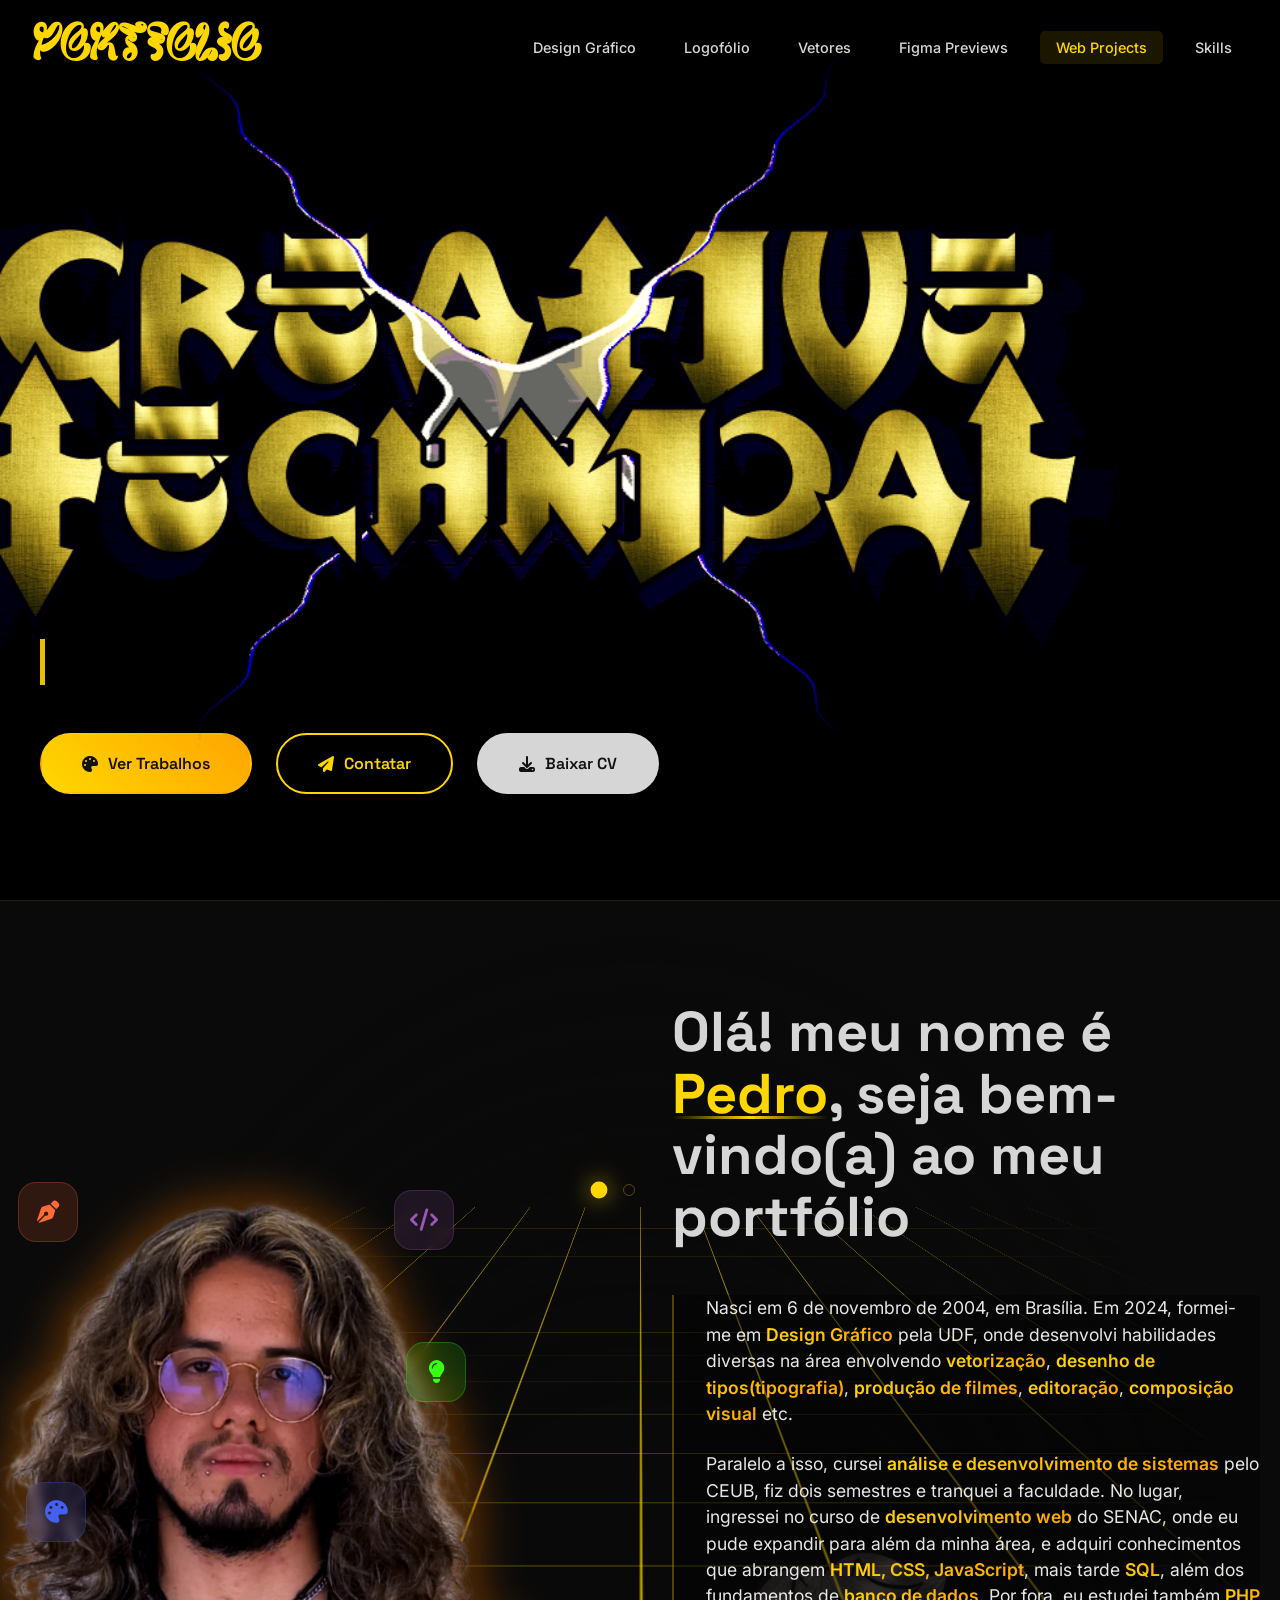
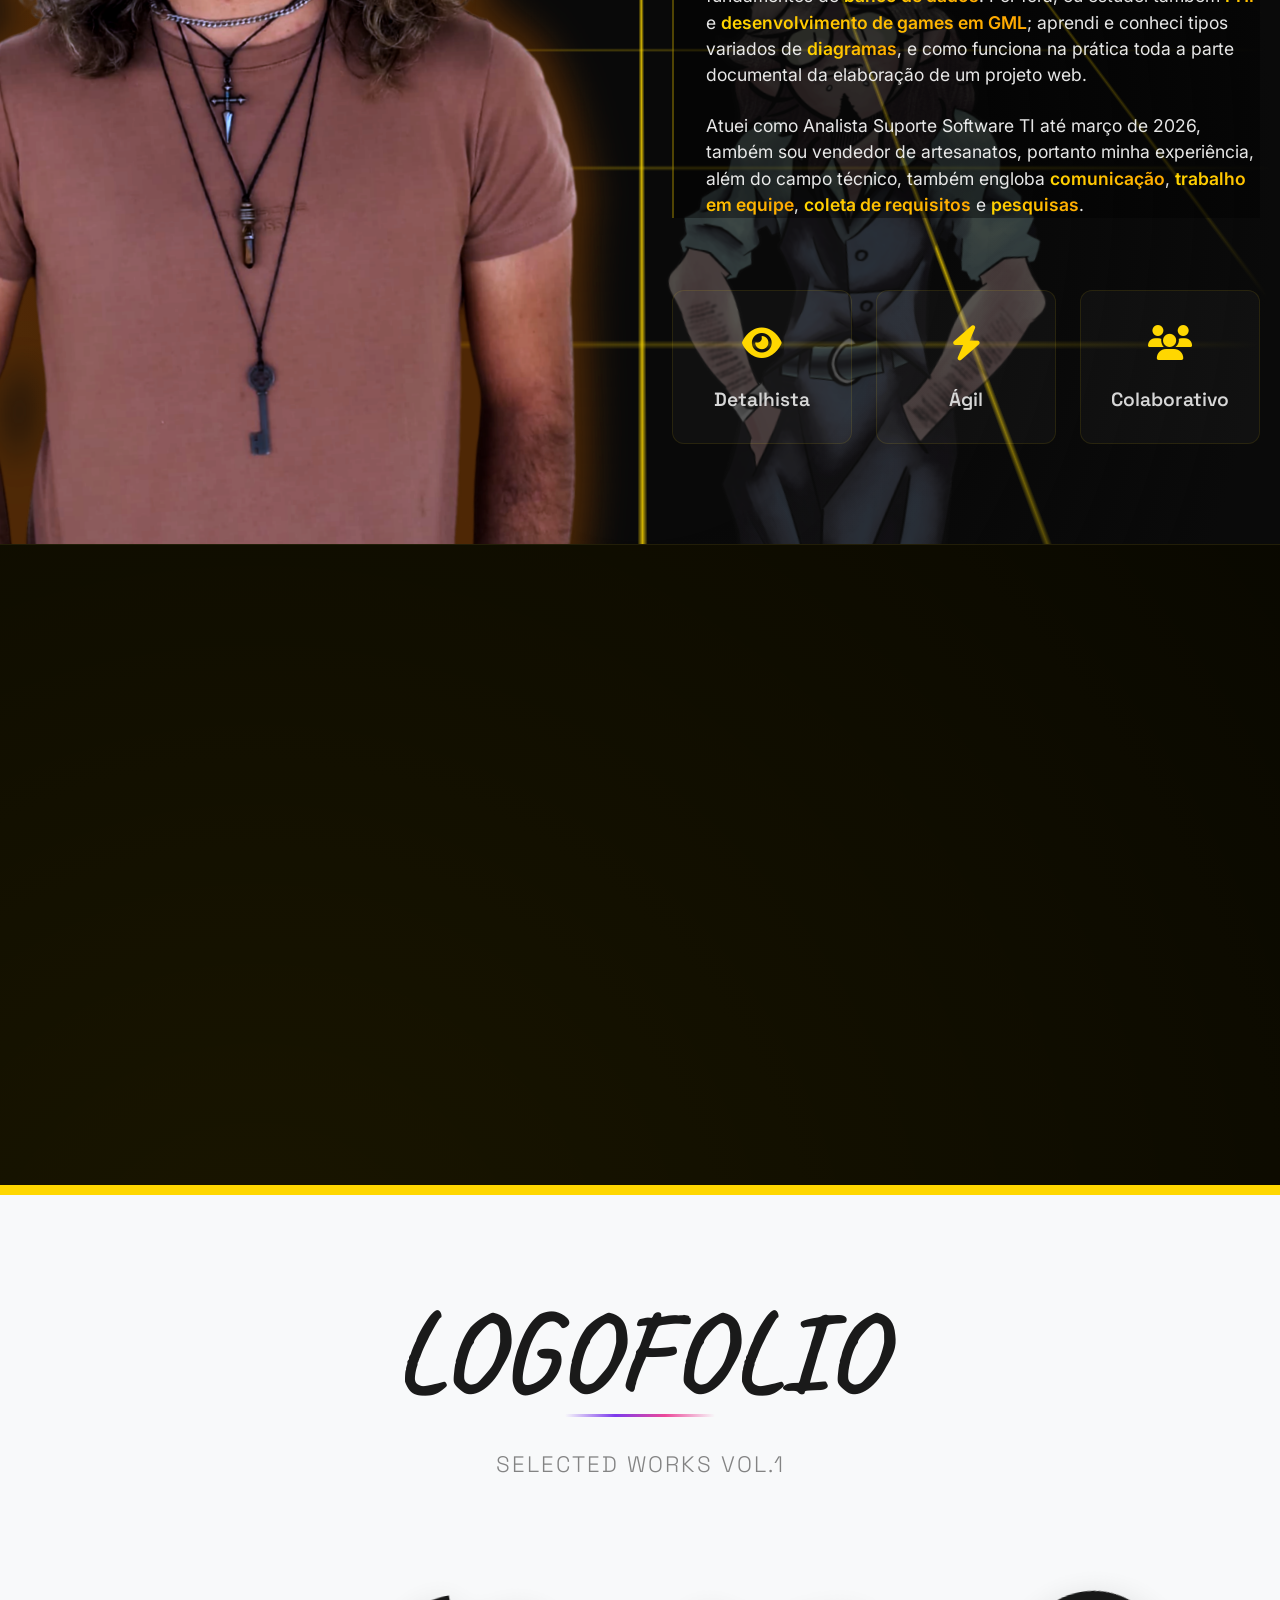
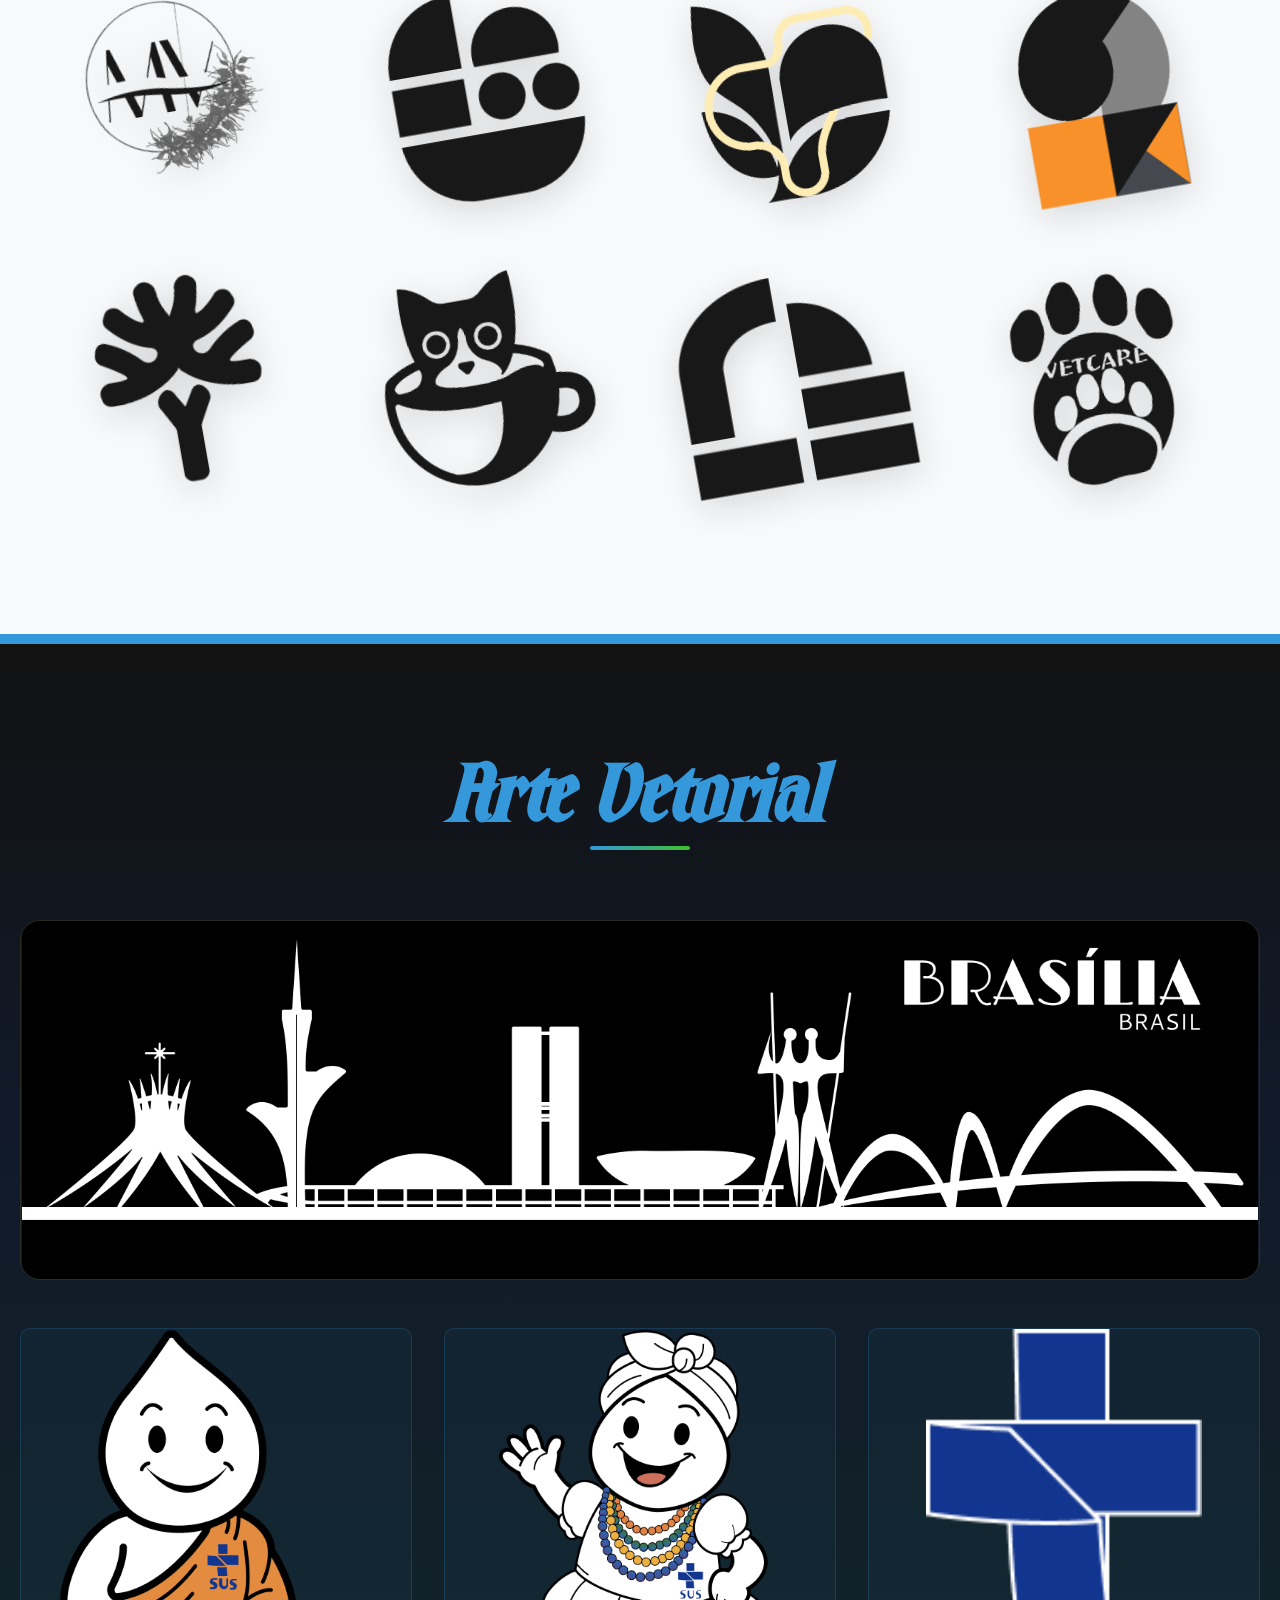
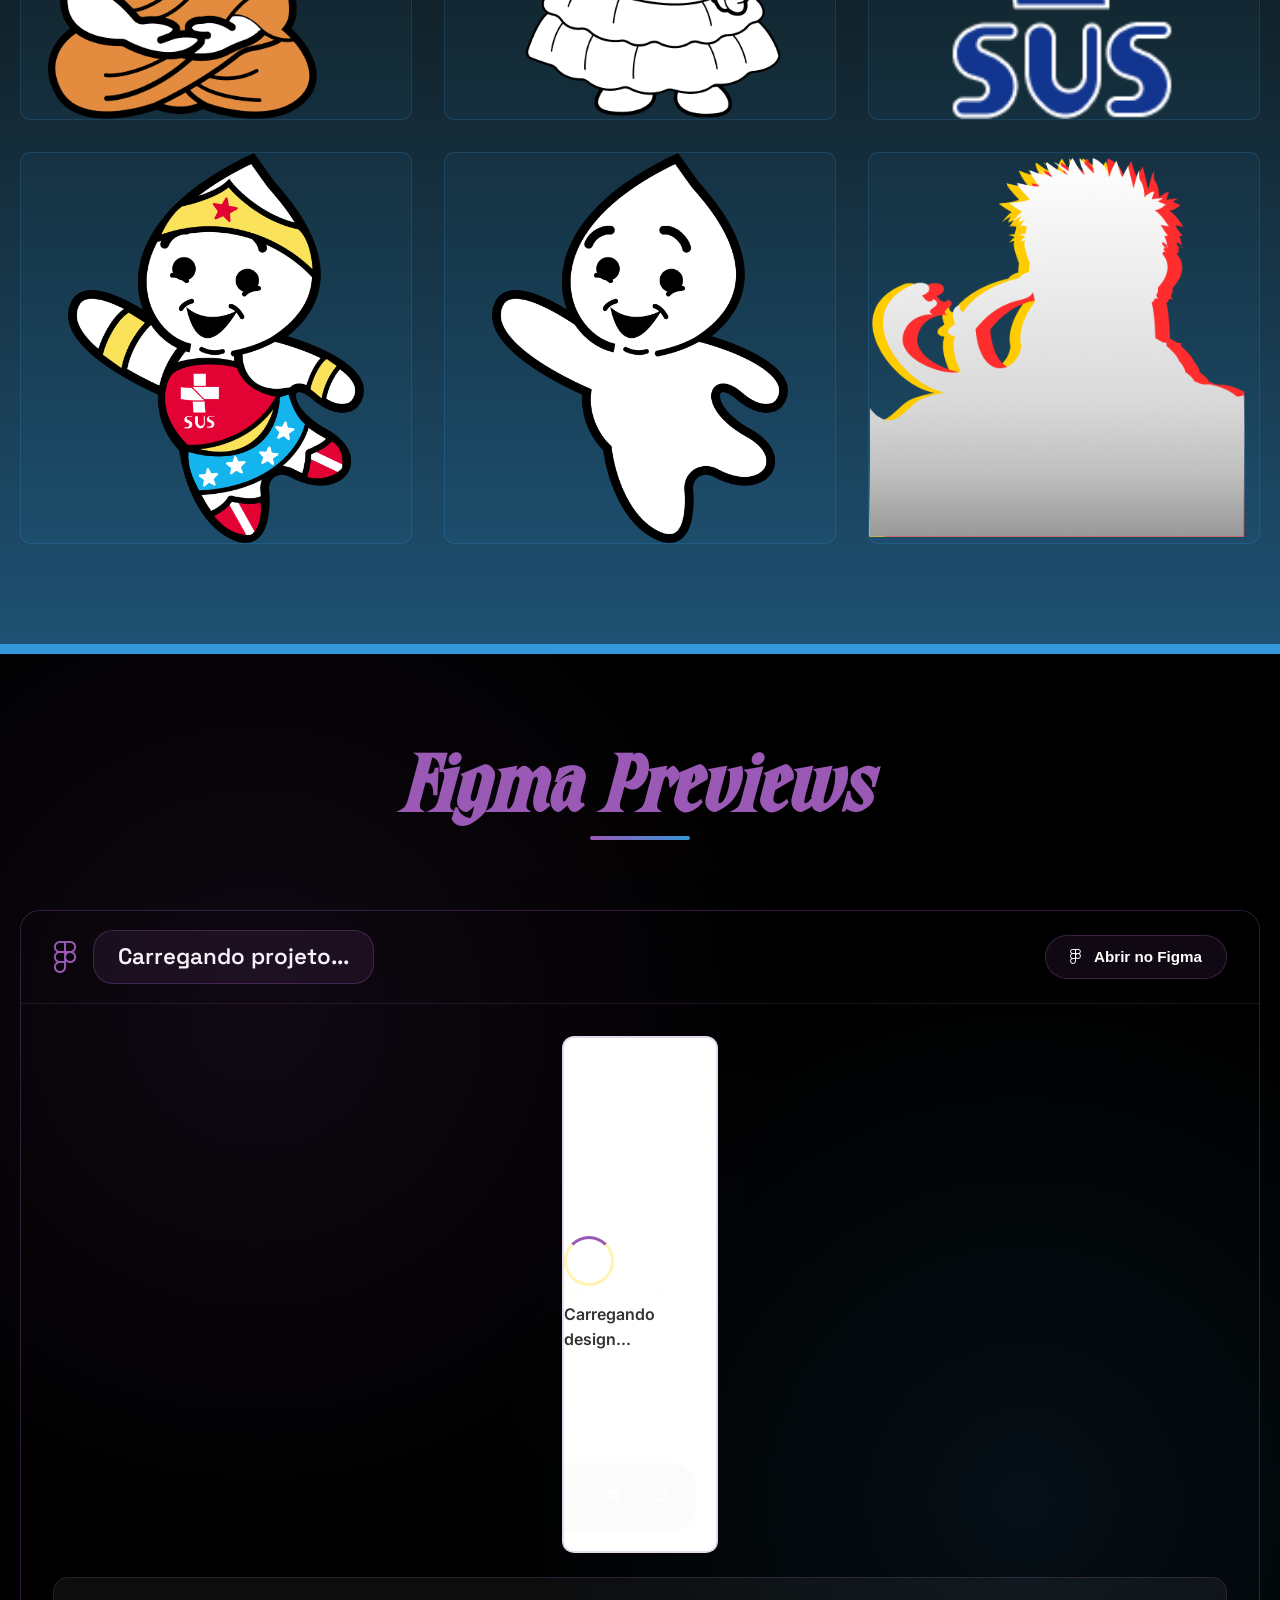
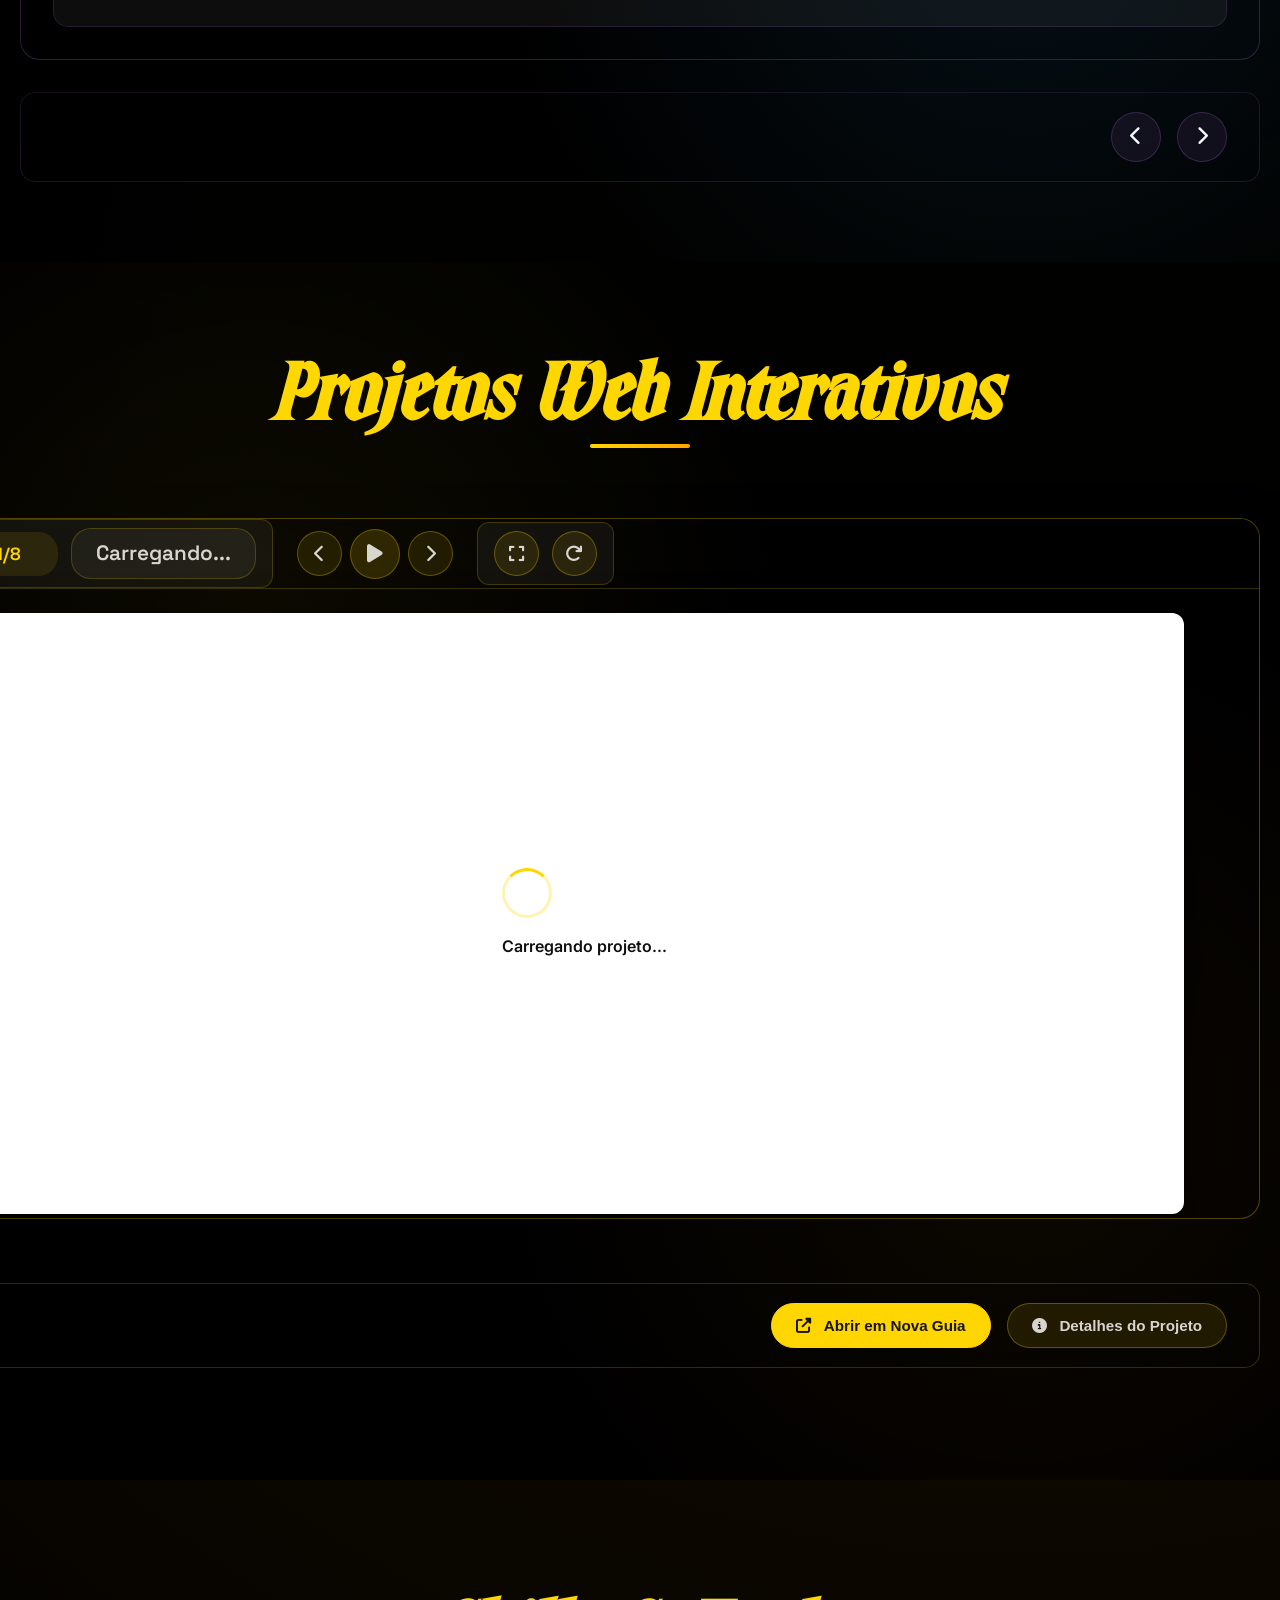
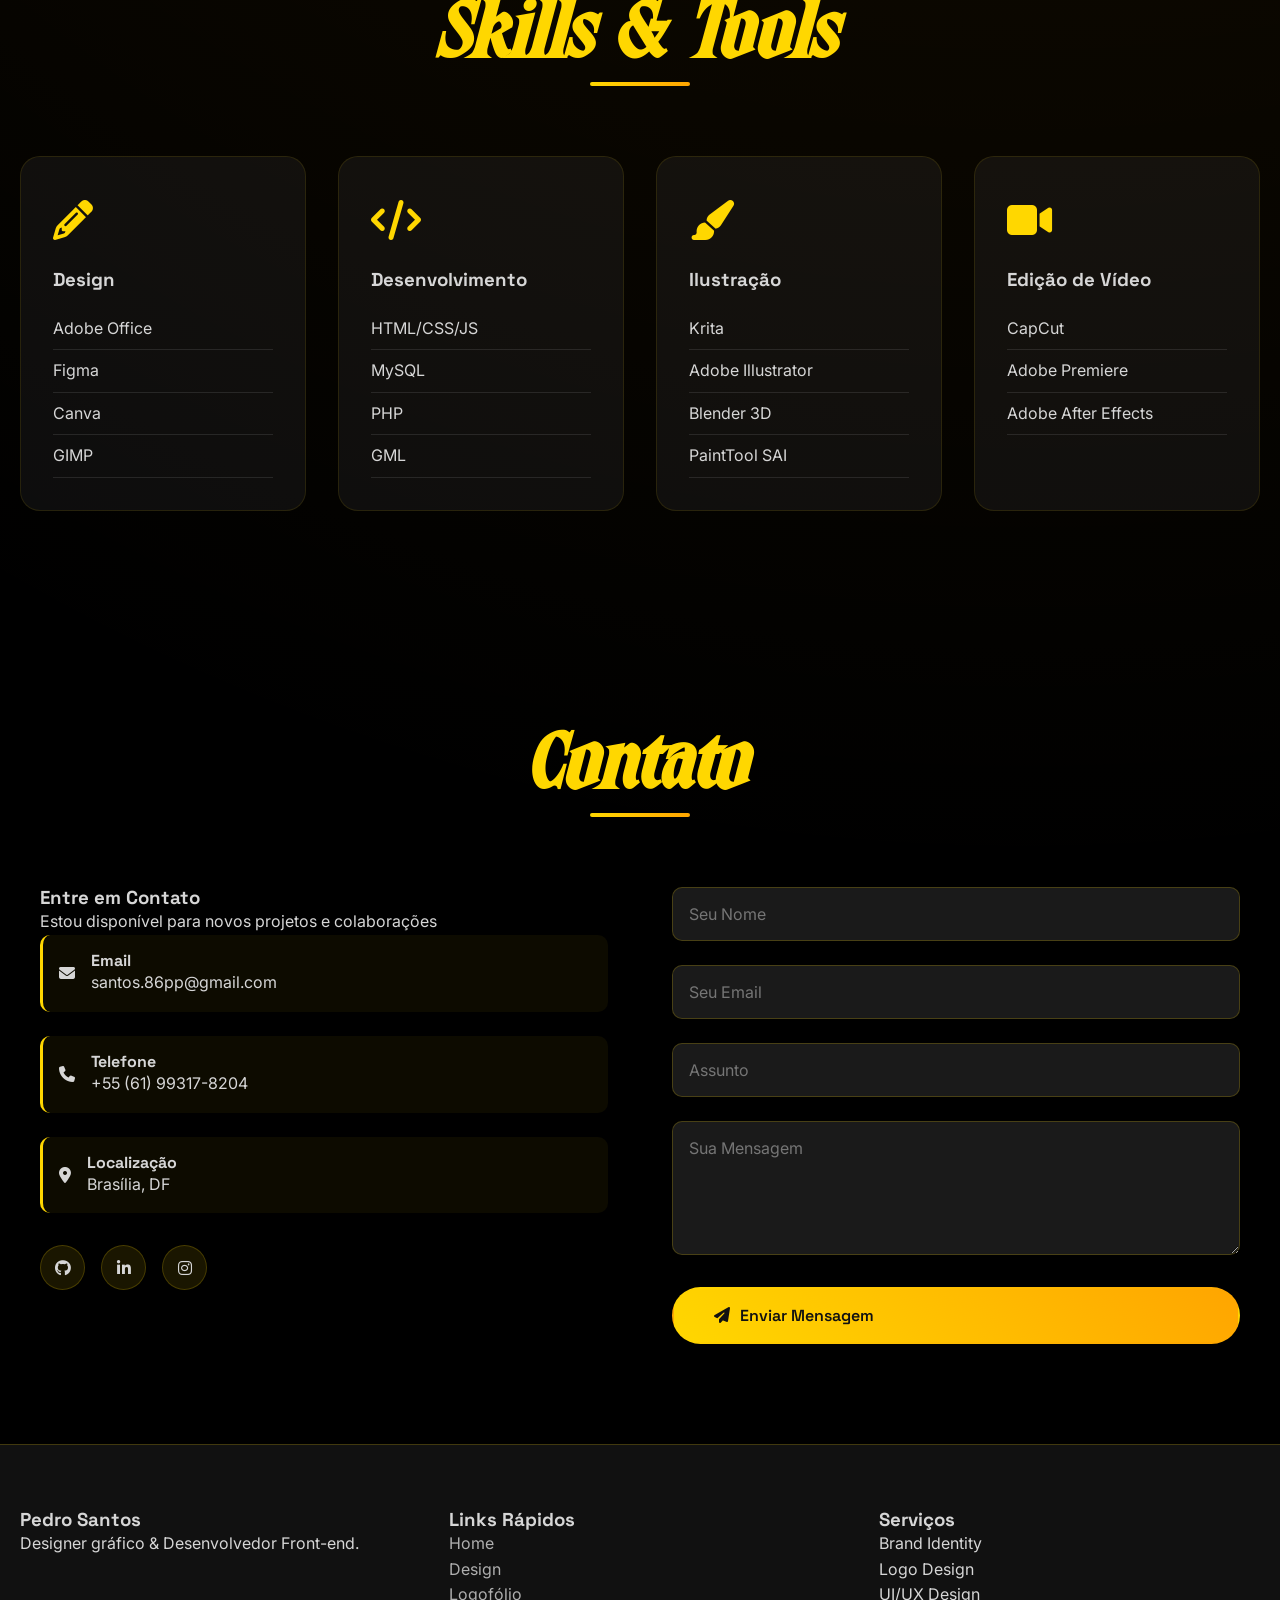
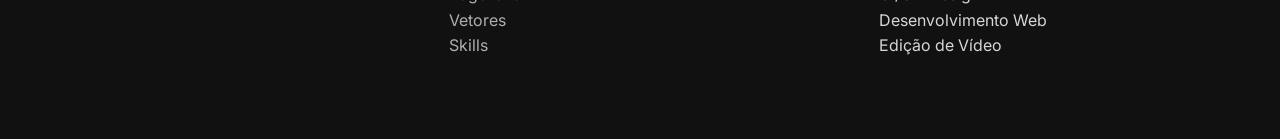
==== commit 9a27d37e: "Remove download button from Figma controls Removed the download button for assets from Figma control" ====
--- a/index.html
+++ b/index.html
@@ -362,9 +362,6 @@
                             <button class="figma-control-btn" id="openFigma">
                                 <i class="fab fa-figma"></i> Abrir no Figma
                             </button>
-                            <button class="figma-control-btn" id="downloadAssets">
-                                <i class="fas fa-download"></i> Recursos
-                            </button>
                         </div>
                     </div>
                 
@@ -701,4 +698,4 @@
 
     <script src="script.js"></script>
 </body>
-</html>+</html>
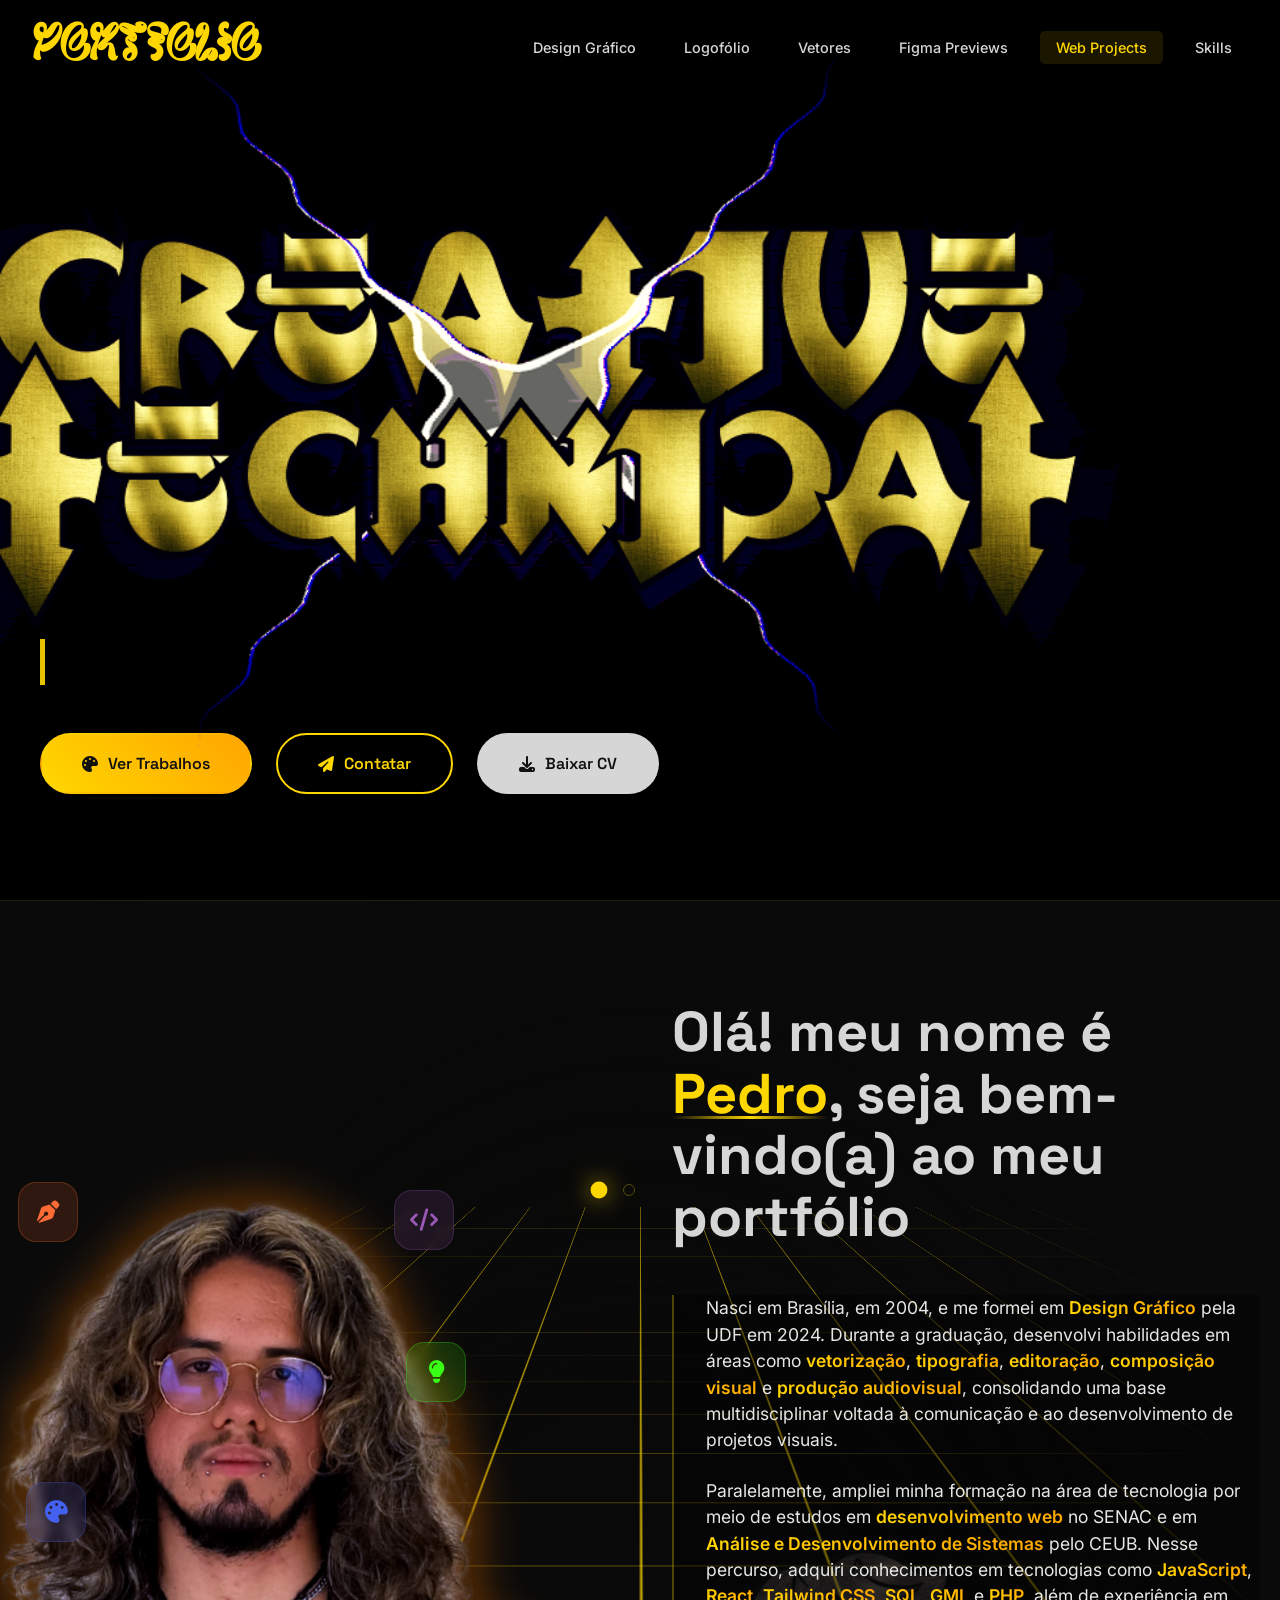
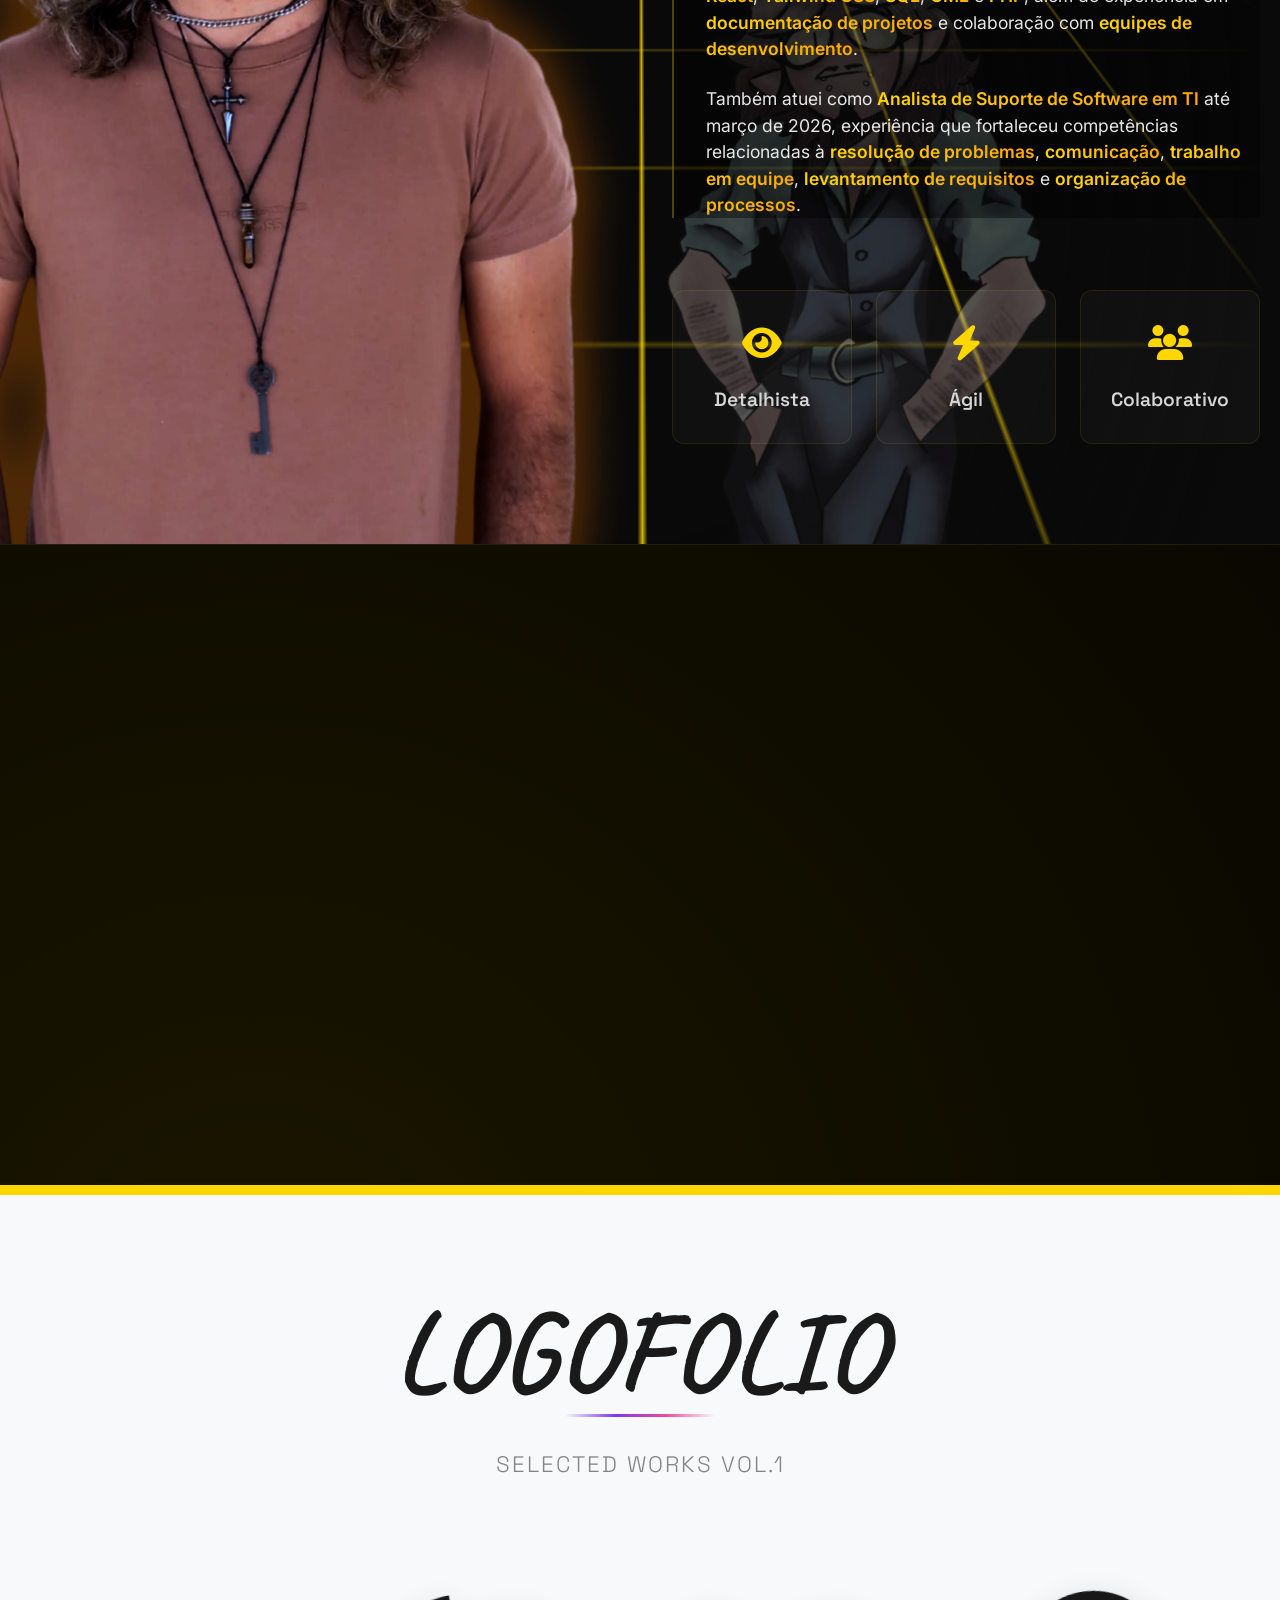
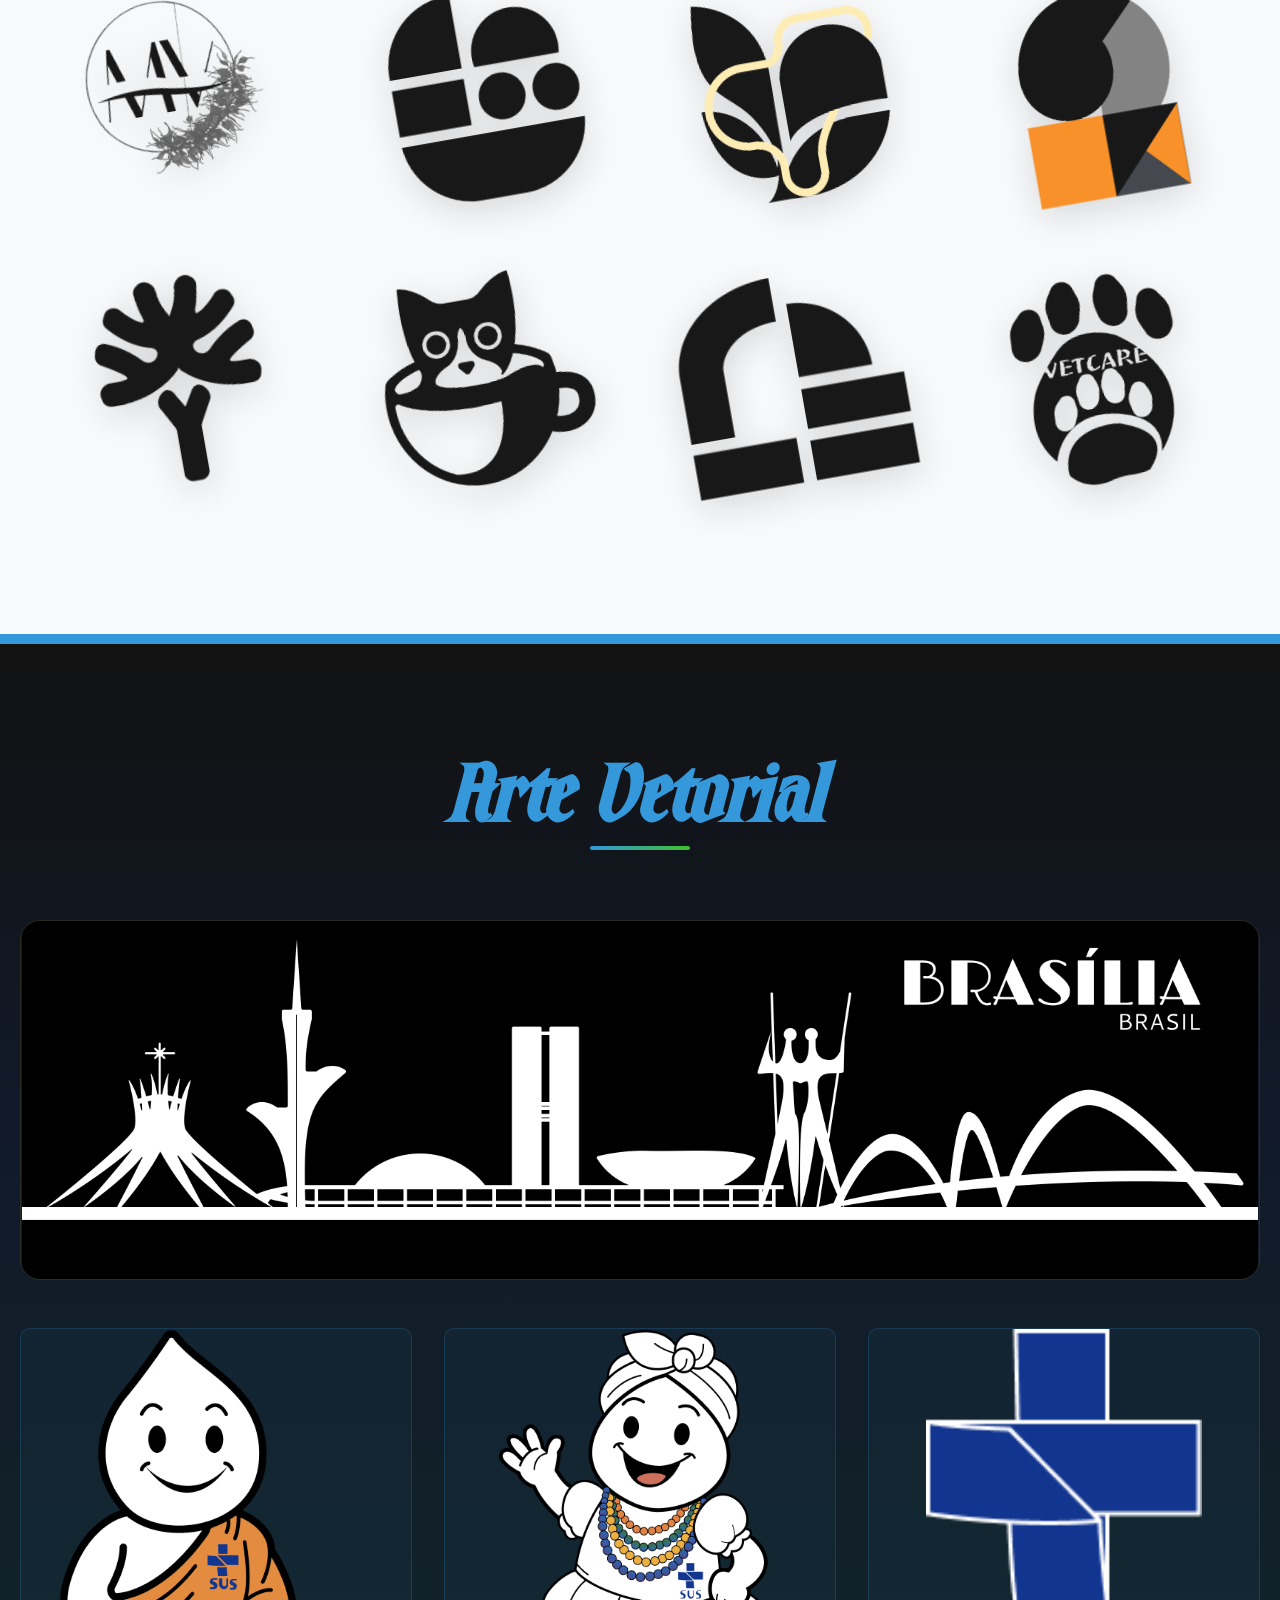
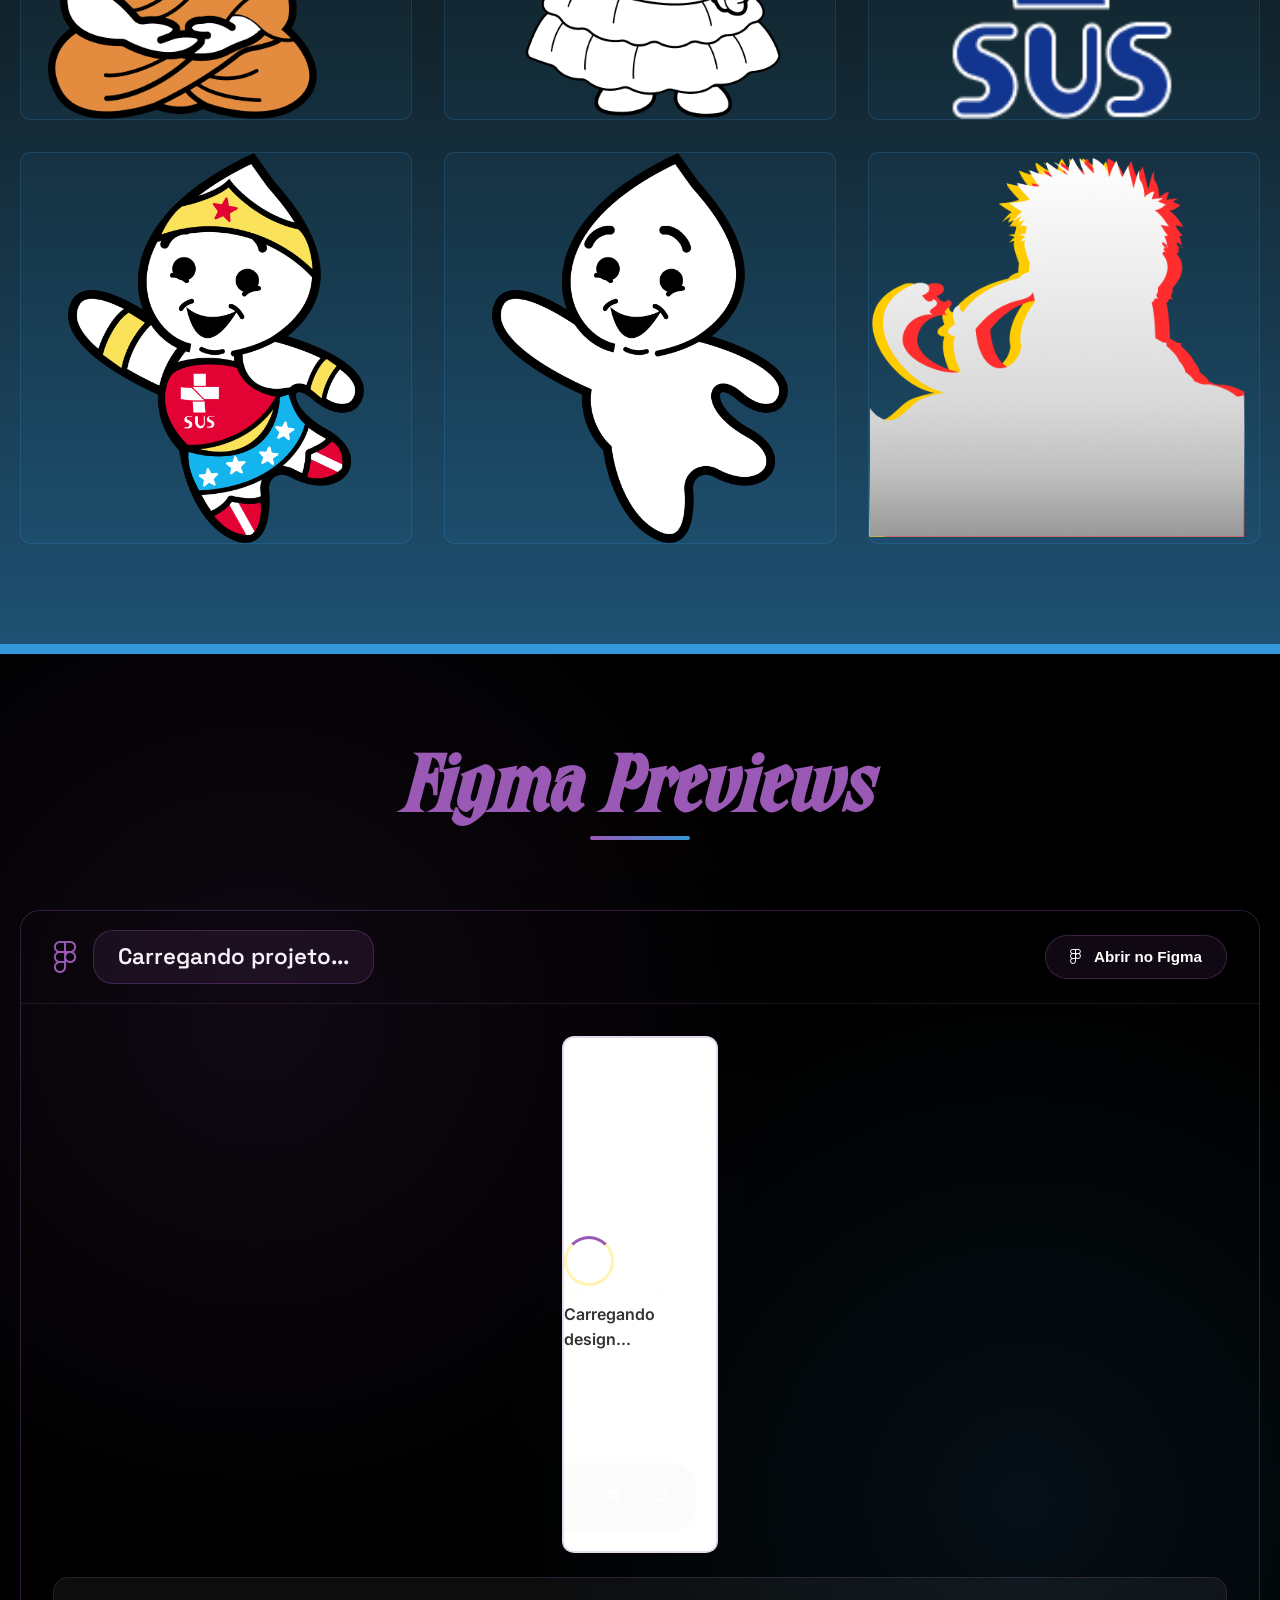
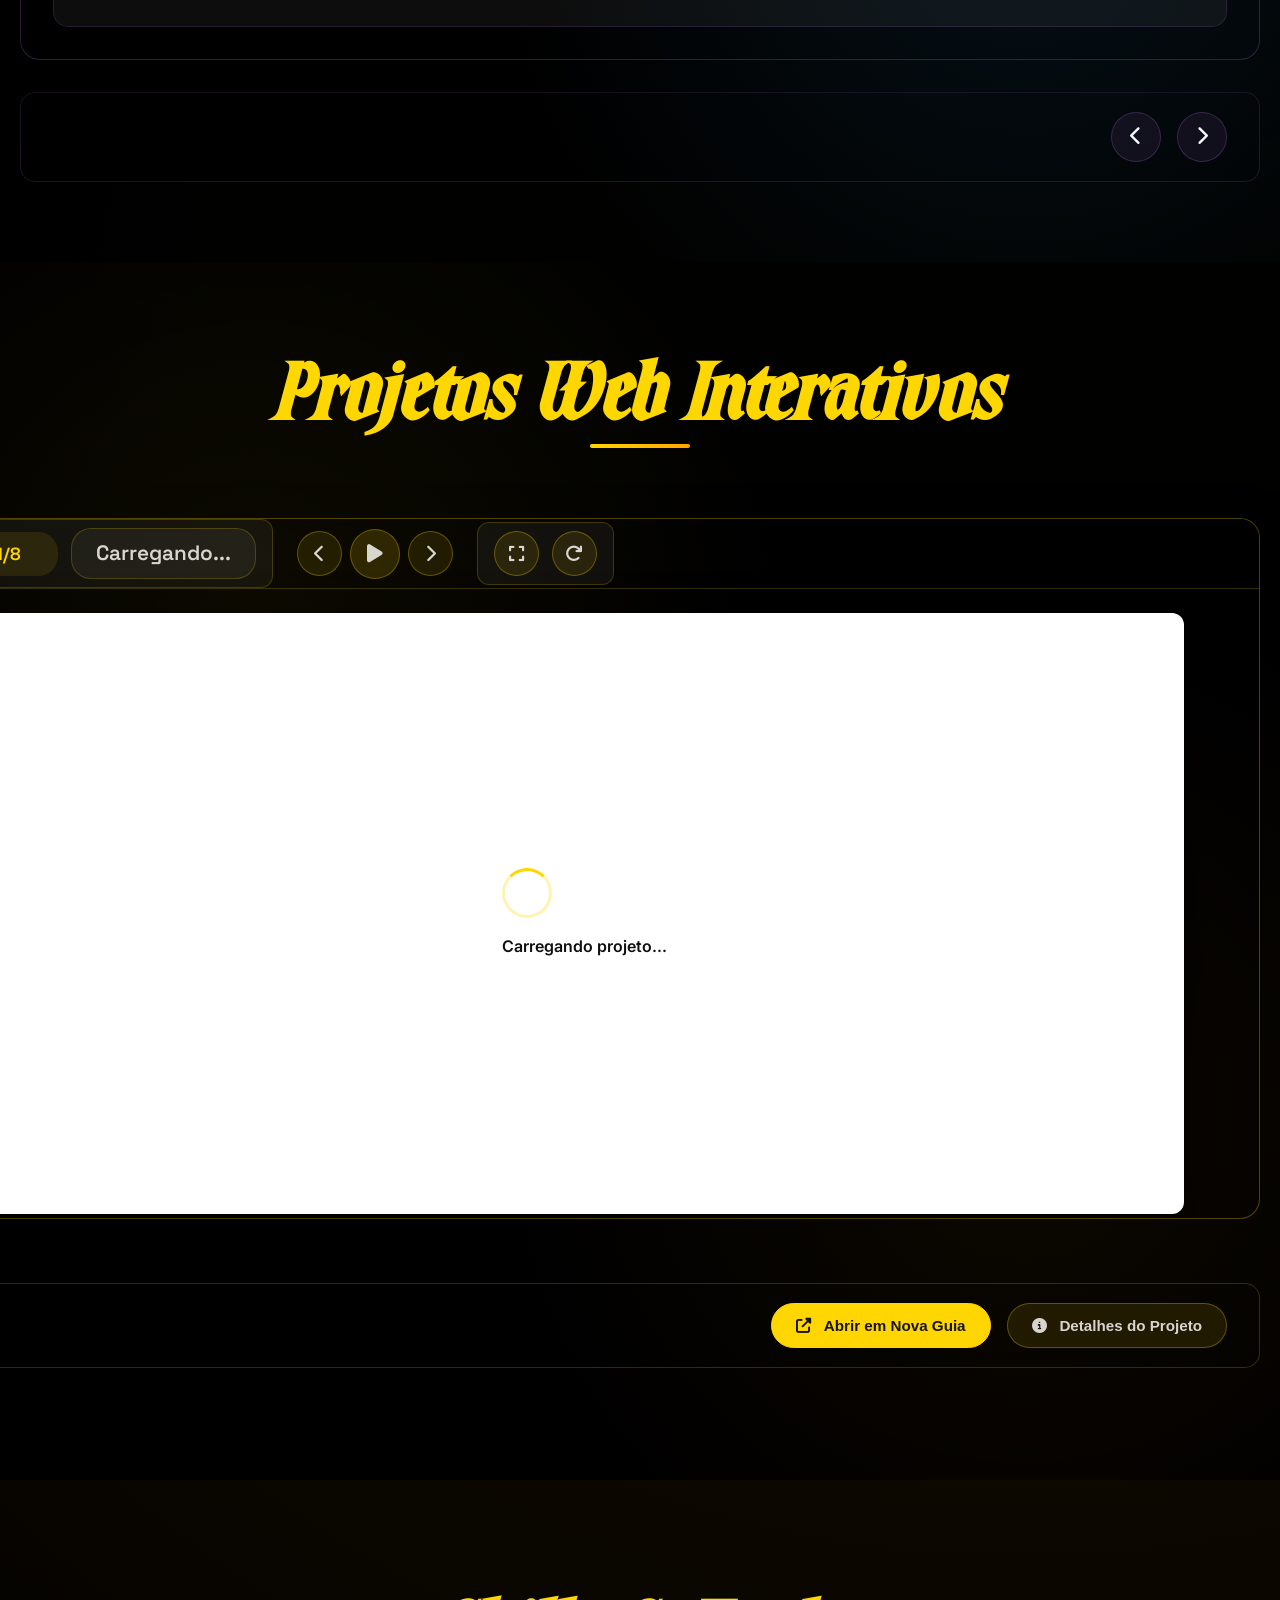
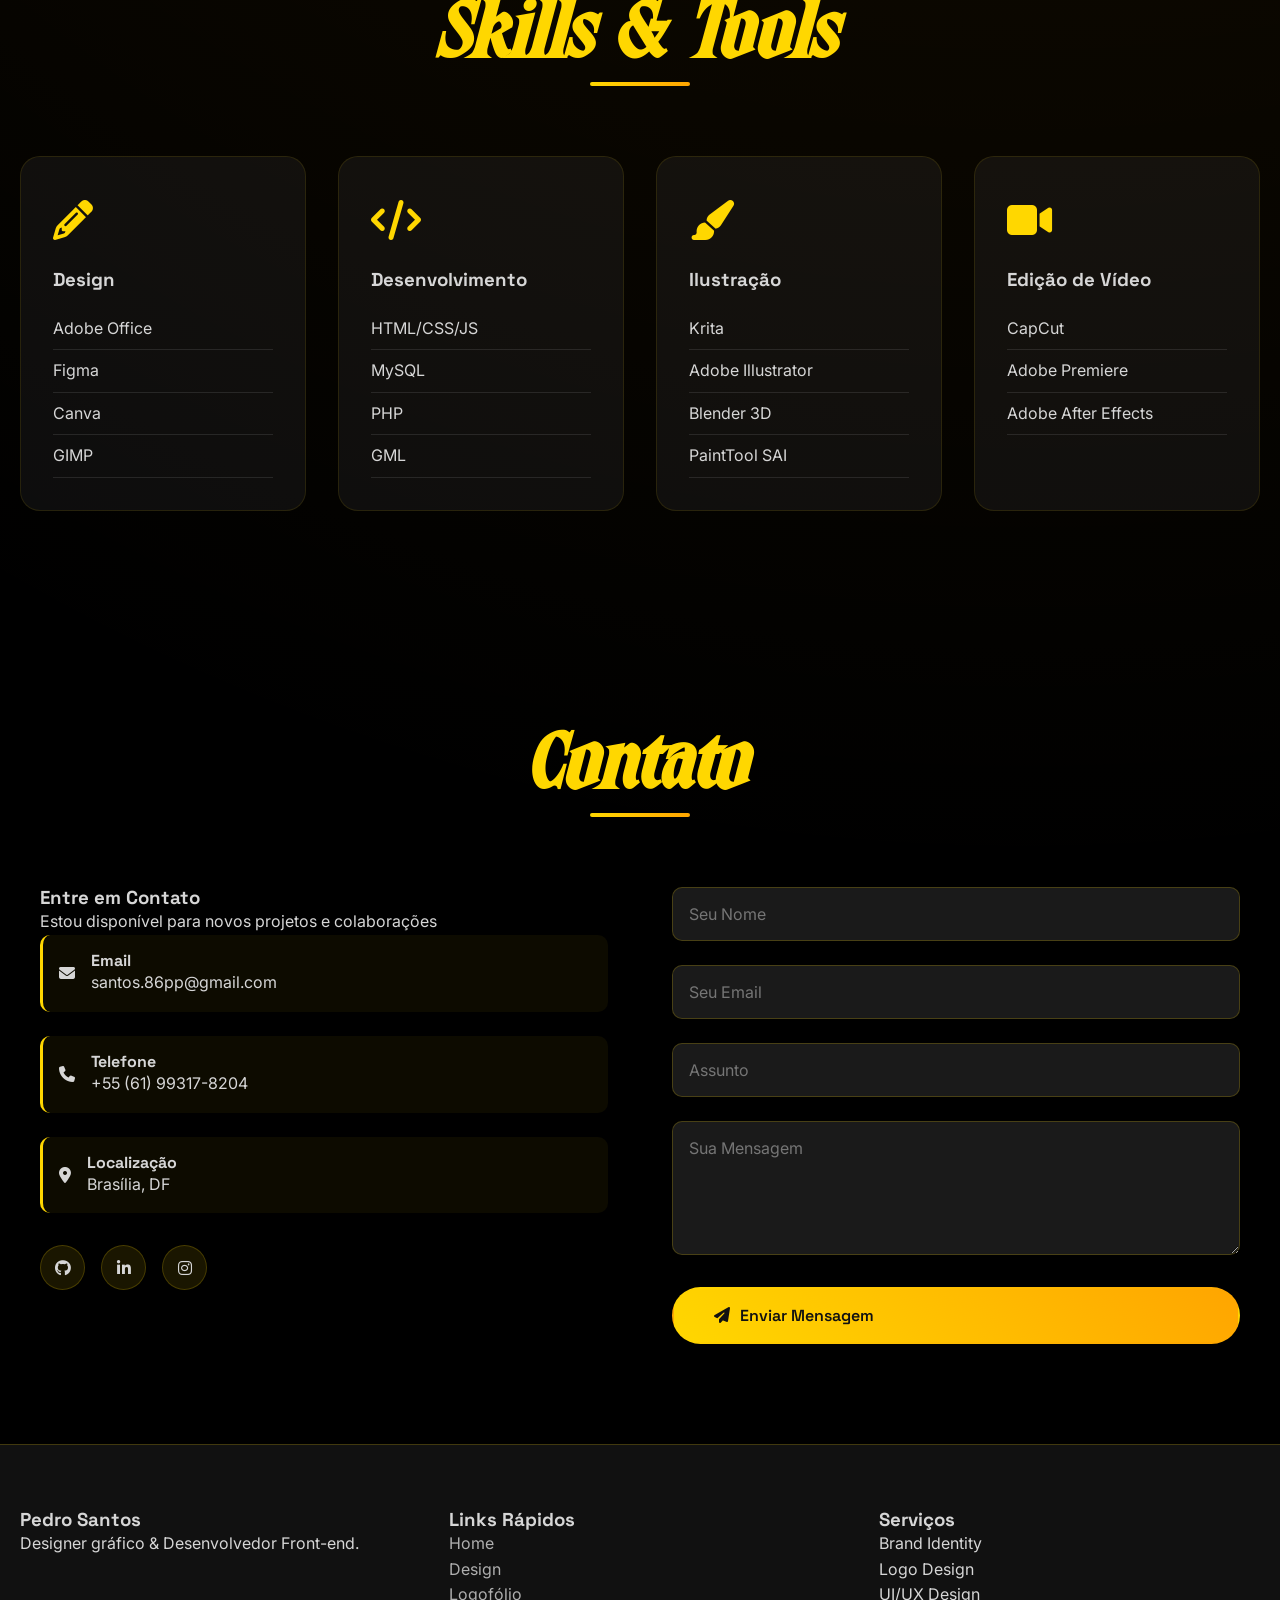
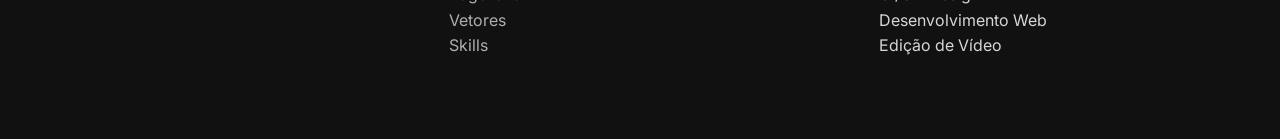
==== commit c95a6165: "Revise personal introduction and experience details" ====
--- a/index.html
+++ b/index.html
@@ -119,7 +119,7 @@
                 <a href="#contact" class="btn btn-secondary">
                     <i class="fas fa-paper-plane"></i> Contatar
                 </a>
-                <a href="mídia/page-mídia/Currículo.png" download="Currículo.png" class="btn btn-highlight" id="downloadCV">
+                <a href="mídia/page-mídia/Currículo-2.pdf" download="Currículo-2.pdf" class="btn btn-highlight" id="downloadCV">
                     <i class="fas fa-download"></i> Baixar CV
                 </a>
             </div>
@@ -175,11 +175,46 @@
                     </h2>
 
                     <div class="about-text">
-                        <p>Nasci em 6 de novembro de 2004, em Brasília. Em 2024, formei-me em <span class="highlight-text">Design Gráfico</span> pela UDF, onde desenvolvi habilidades diversas na área envolvendo <span class="highlight-text">vetorização</span>, <span class="highlight-text">desenho de tipos(tipografia)</span>, <span class="highlight-text">produção de filmes</span>, <span class="highlight-text">editoração</span>, <span class="highlight-text">composição visual</span> etc.</p>
-
-                        <p>Paralelo a isso, cursei <span class="highlight-text">análise e desenvolvimento de sistemas</span> pelo CEUB, fiz dois semestres e tranquei a faculdade. No lugar, ingressei no curso de <span class="highlight-text">desenvolvimento web</span> do SENAC, onde eu pude expandir para além da minha área, e adquiri conhecimentos que abrangem <span class="highlight-text">HTML, CSS, JavaScript</span>, mais tarde <span class="highlight-text">SQL</span>, além dos fundamentos de <span class="highlight-text">banco de dados</span>. Por fora, eu estudei também <span class="highlight-text">PHP</span> e <span class="highlight-text">desenvolvimento de games em GML</span>; aprendi e conheci tipos variados de <span class="highlight-text">diagramas</span>, e como funciona na prática toda a parte documental da elaboração de um projeto web.</p>
-
-                        <p>Atuei como Analista Suporte Software TI até março de 2026, também sou vendedor de artesanatos, portanto minha experiência, além do campo técnico, também engloba <span class="highlight-text">comunicação</span>, <span class="highlight-text">trabalho em equipe</span>, <span class="highlight-text">coleta de requisitos</span> e <span class="highlight-text">pesquisas</span>.</p>
+                        <p>
+                            Nasci em Brasília, em 2004, e me formei em 
+                            <span class="highlight-text">Design Gráfico</span> 
+                            pela UDF em 2024. Durante a graduação, desenvolvi habilidades em áreas como 
+                            <span class="highlight-text">vetorização</span>, 
+                            <span class="highlight-text">tipografia</span>, 
+                            <span class="highlight-text">editoração</span>, 
+                            <span class="highlight-text">composição visual</span> e 
+                            <span class="highlight-text">produção audiovisual</span>, 
+                            consolidando uma base multidisciplinar voltada à comunicação e ao desenvolvimento de projetos visuais.
+                        </p>
+
+                        <p>
+                            Paralelamente, ampliei minha formação na área de tecnologia por meio de estudos em 
+                            <span class="highlight-text">desenvolvimento web</span> 
+                            no SENAC e em 
+                            <span class="highlight-text">Análise e Desenvolvimento de Sistemas</span> 
+                            pelo CEUB. Nesse percurso, adquiri conhecimentos em tecnologias como 
+                            <span class="highlight-text">JavaScript</span>, 
+                            <span class="highlight-text">React</span>, 
+                            <span class="highlight-text">Tailwind CSS</span>, 
+                            <span class="highlight-text">SQL</span>, 
+                            <span class="highlight-text">GML</span> e 
+                            <span class="highlight-text">PHP</span>, 
+                            além de experiência em 
+                            <span class="highlight-text">documentação de projetos</span> 
+                            e colaboração com 
+                            <span class="highlight-text">equipes de desenvolvimento</span>.
+                        </p>
+
+                        <p>
+                            Também atuei como 
+                            <span class="highlight-text">Analista de Suporte de Software em TI</span> 
+                            até março de 2026, experiência que fortaleceu competências relacionadas à 
+                            <span class="highlight-text">resolução de problemas</span>, 
+                            <span class="highlight-text">comunicação</span>, 
+                            <span class="highlight-text">trabalho em equipe</span>, 
+                            <span class="highlight-text">levantamento de requisitos</span> e 
+                            <span class="highlight-text">organização de processos</span>.
+                        </p>
                     </div>
                 
                     <!-- Valores e Abordagem -->
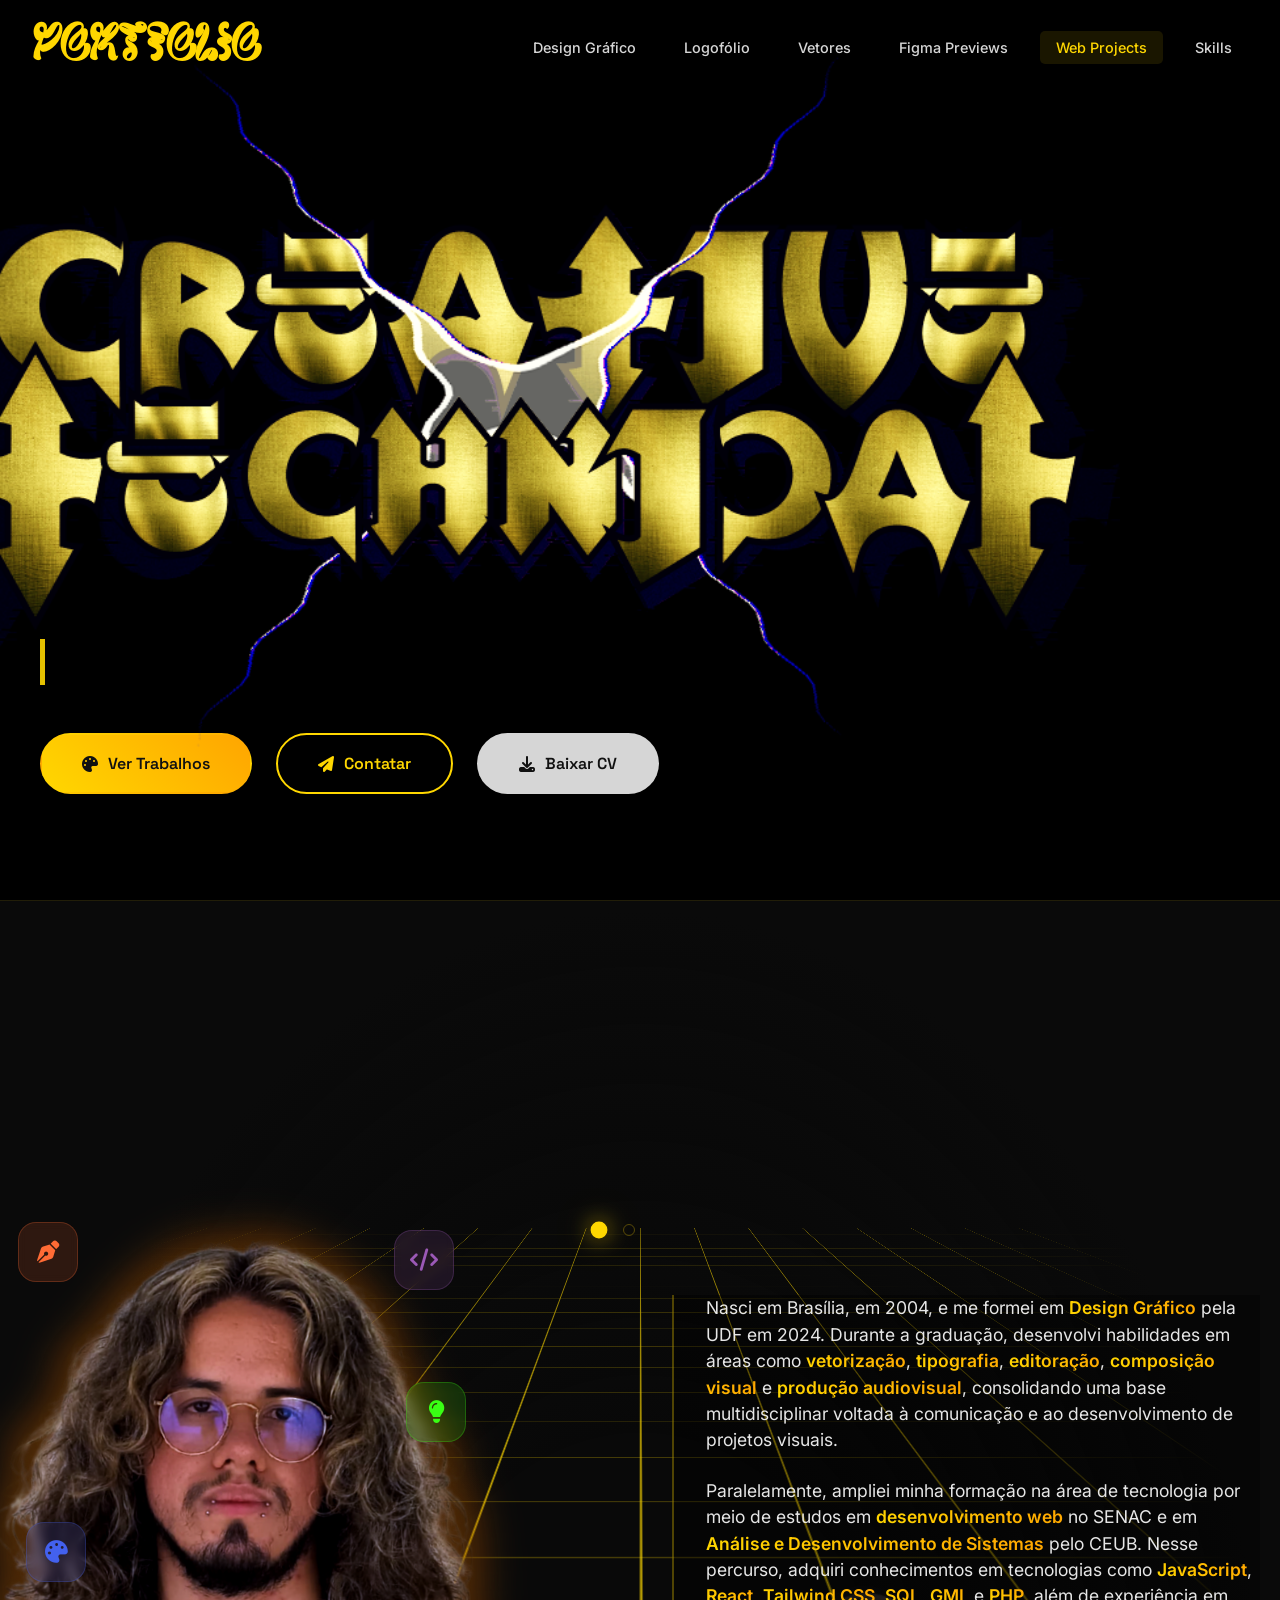
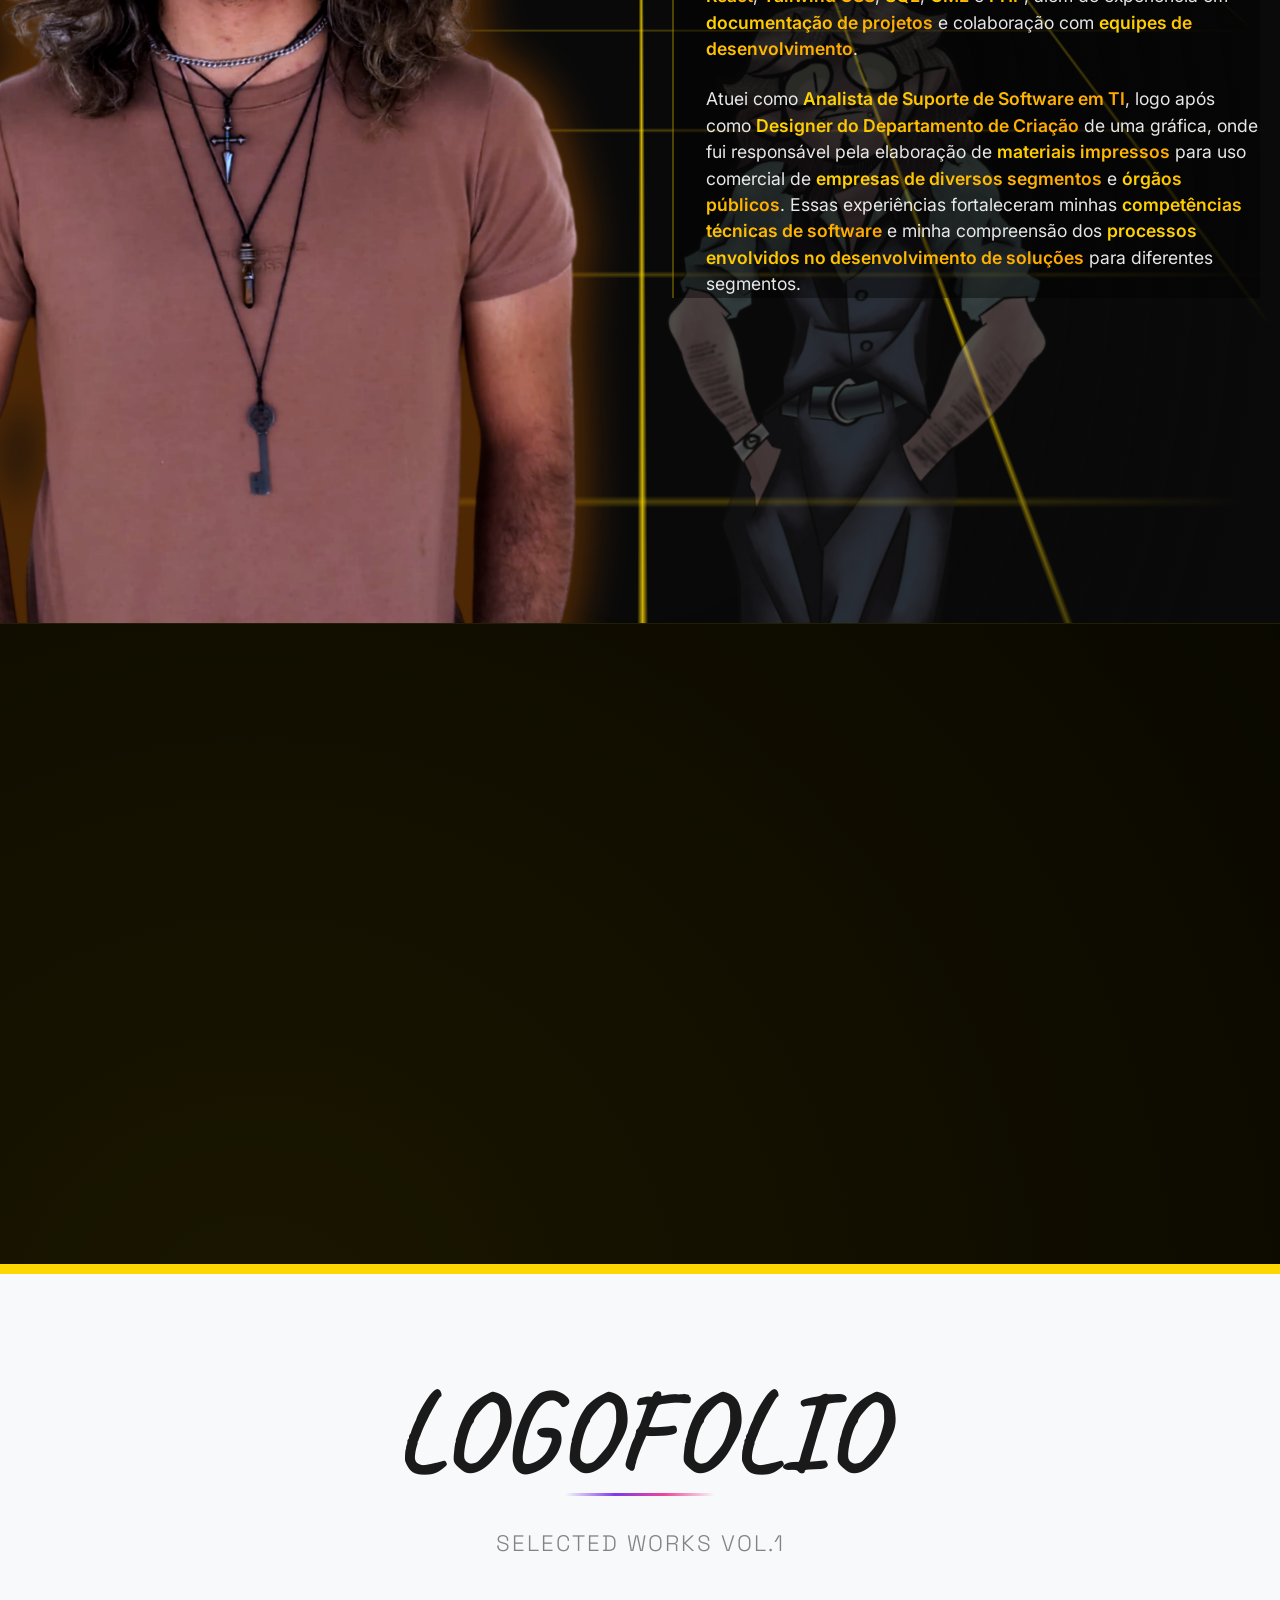
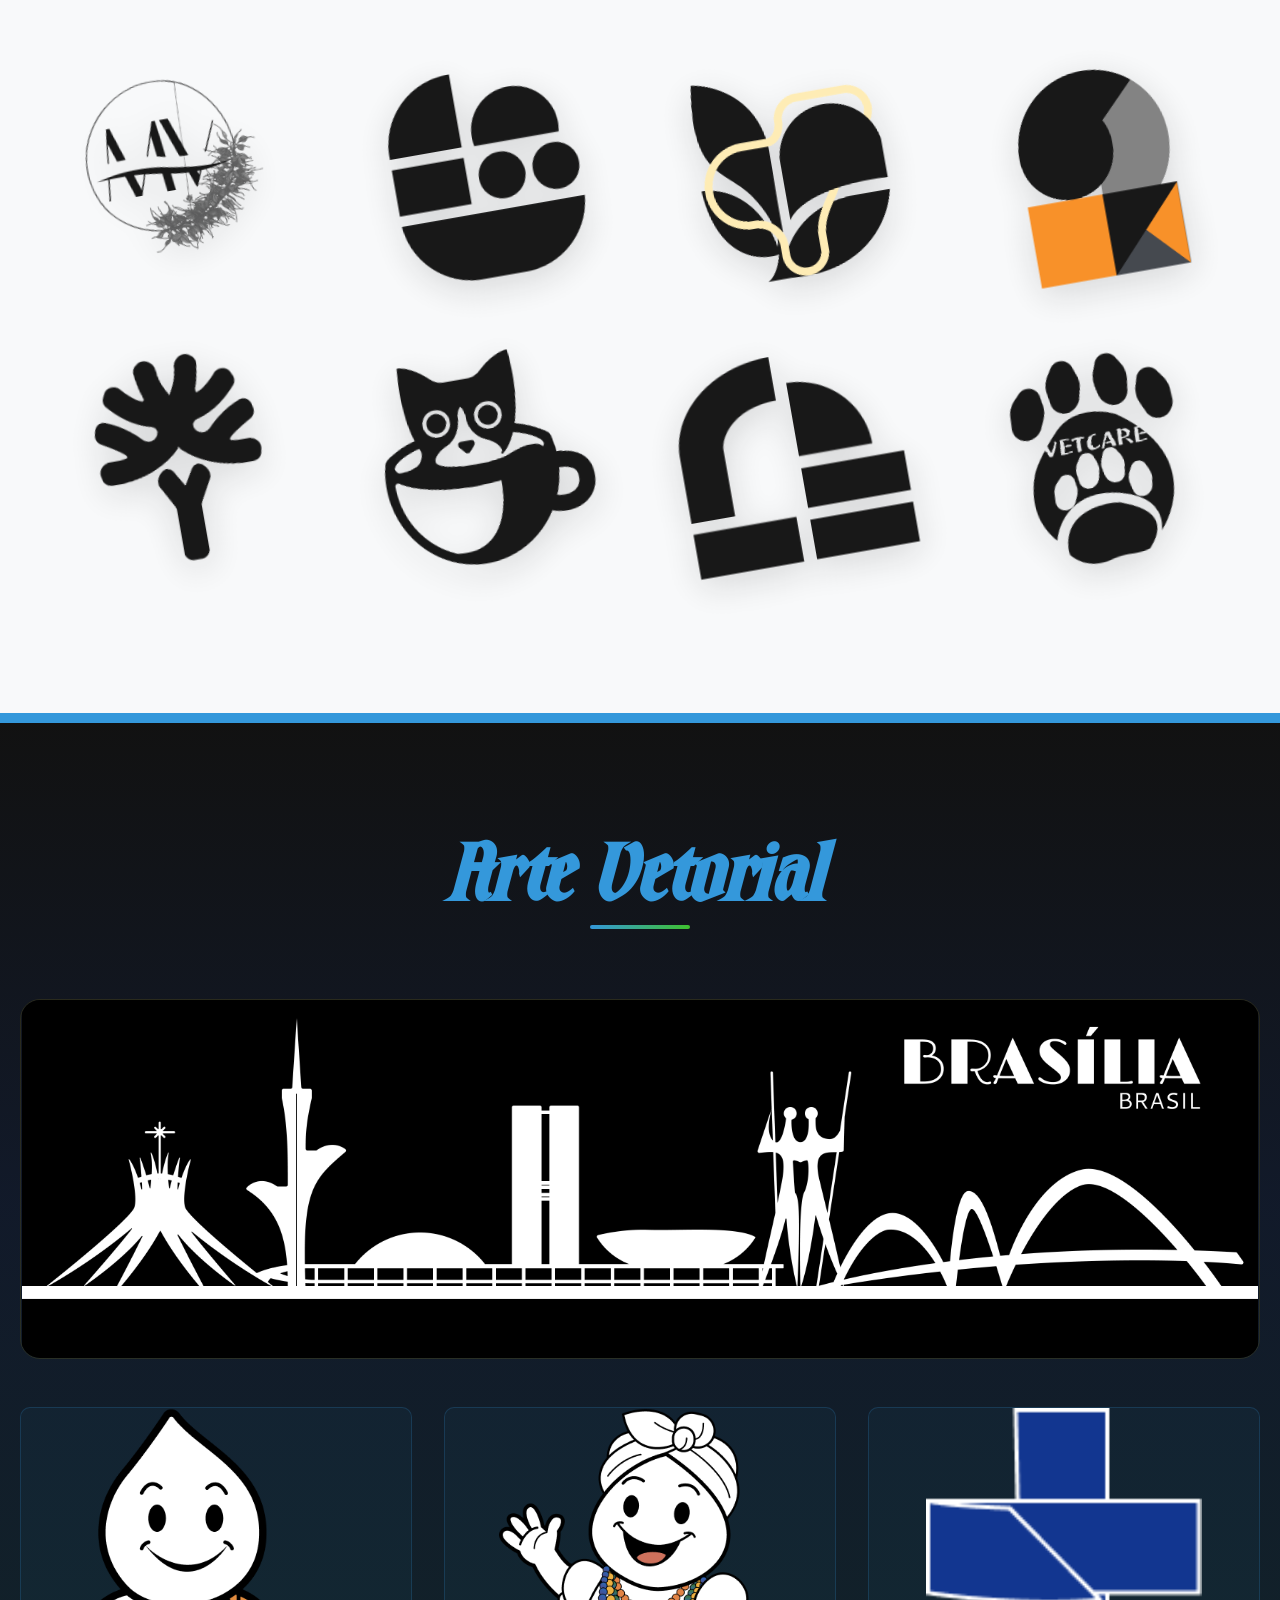
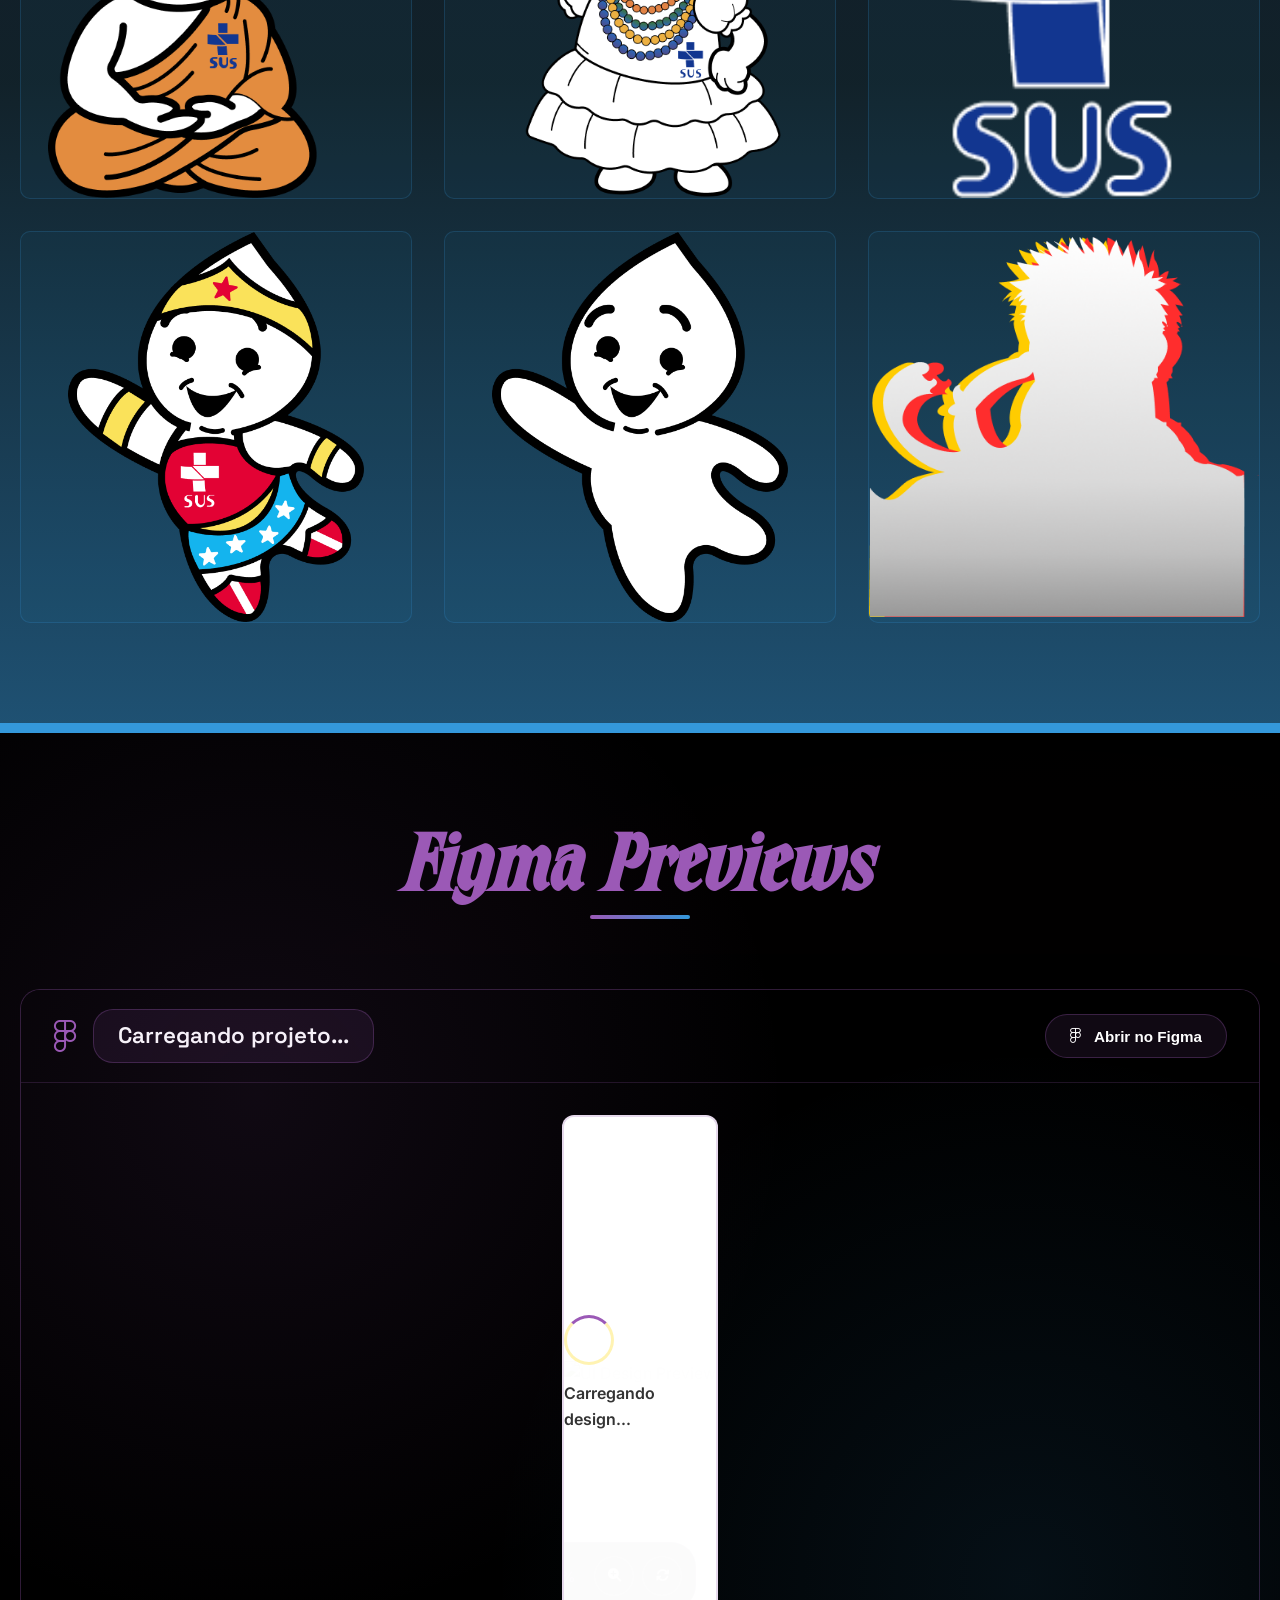
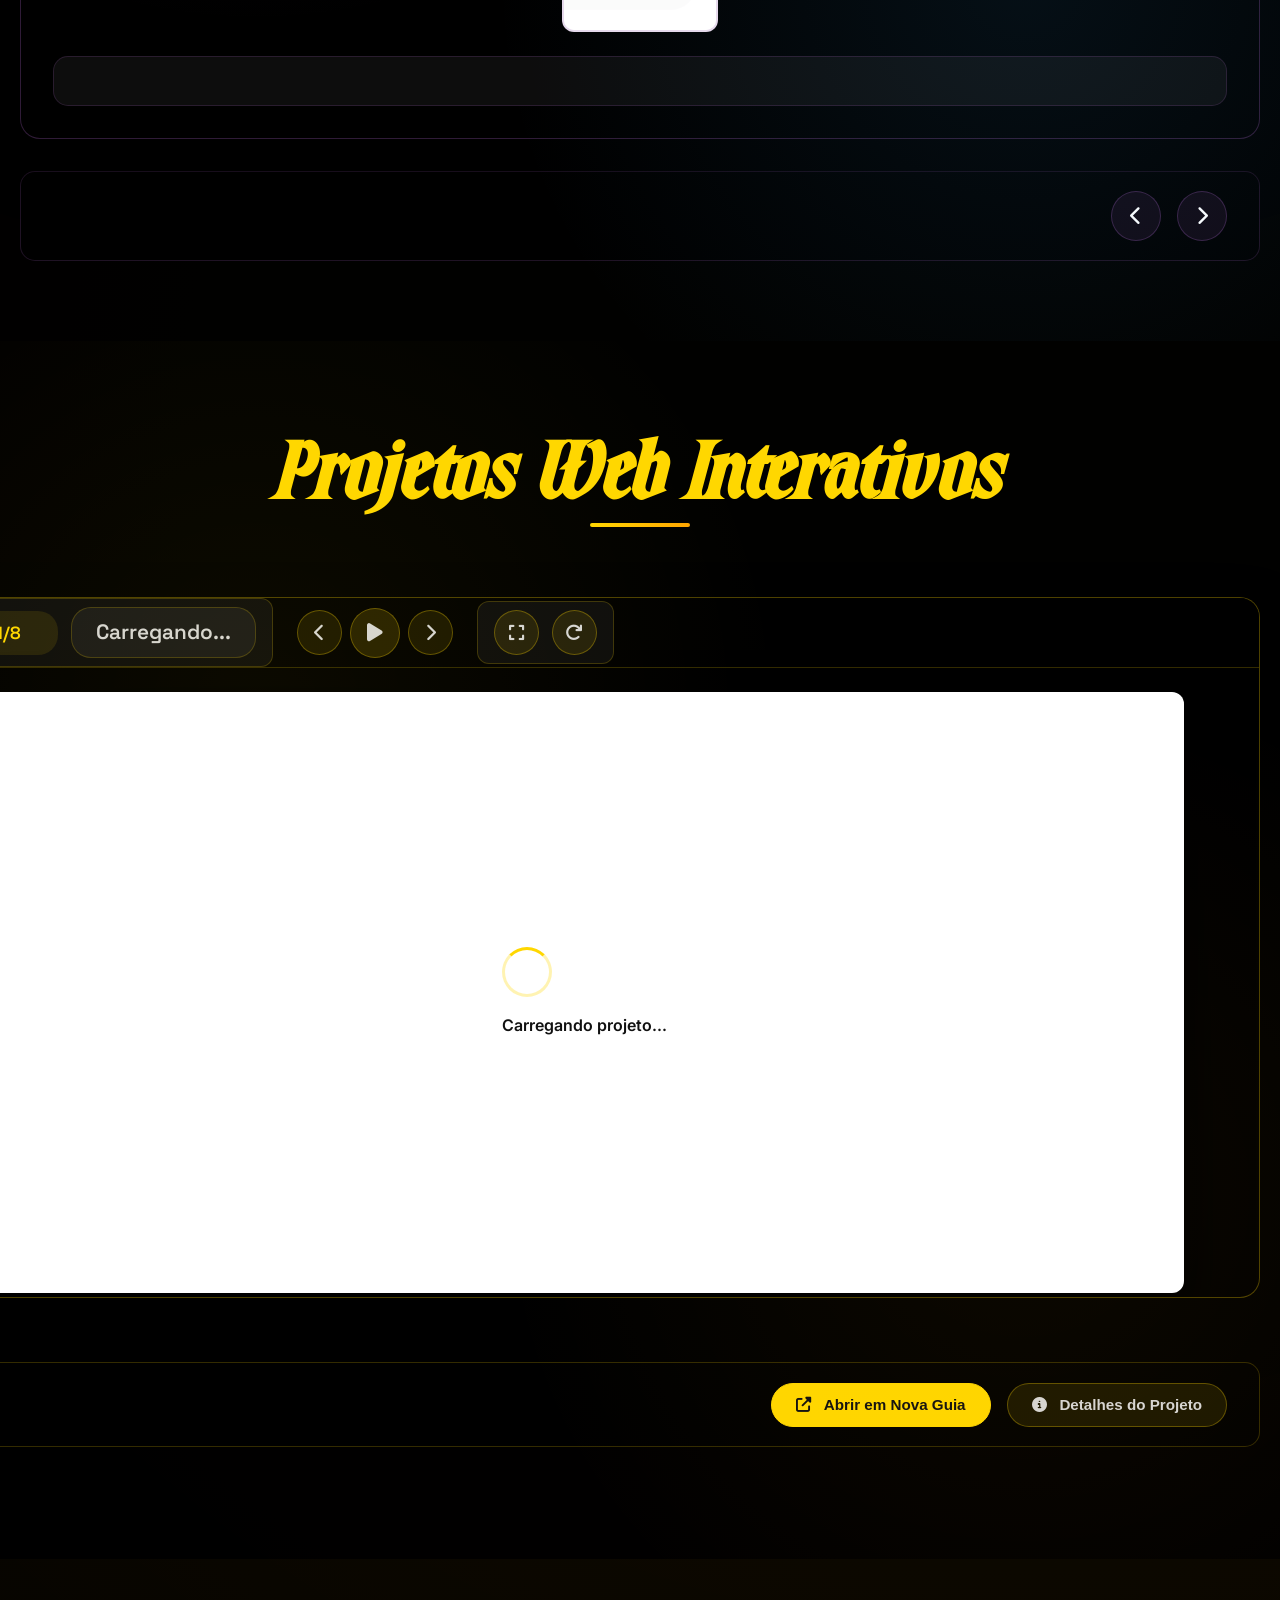
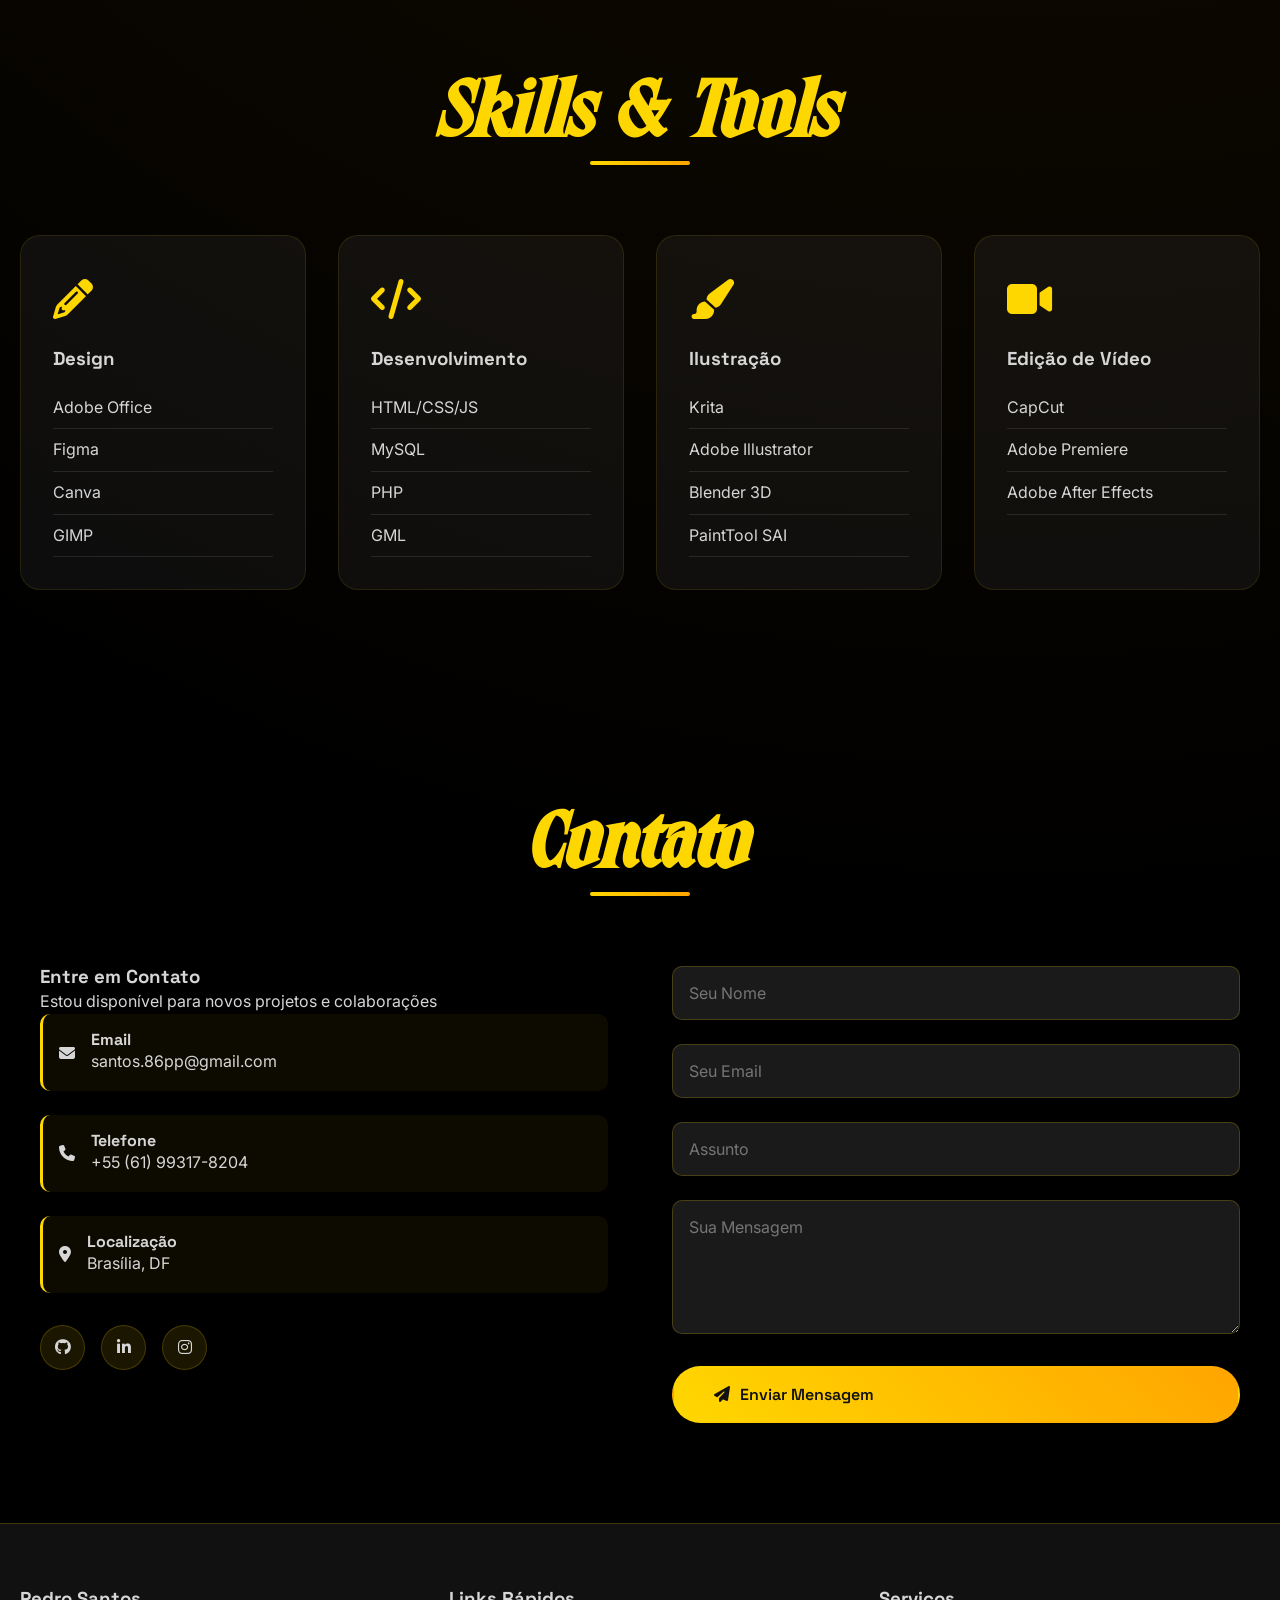
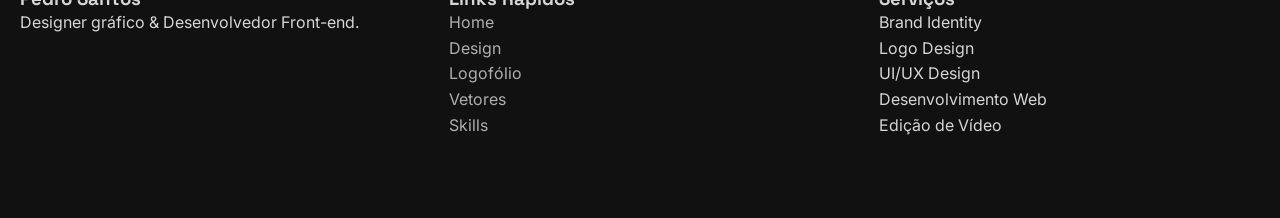
==== commit 700c4cb3: "Update index.html" ====
--- a/index.html
+++ b/index.html
@@ -176,44 +176,51 @@
 
                     <div class="about-text">
                         <p>
-                            Nasci em Brasília, em 2004, e me formei em 
-                            <span class="highlight-text">Design Gráfico</span> 
-                            pela UDF em 2024. Durante a graduação, desenvolvi habilidades em áreas como 
-                            <span class="highlight-text">vetorização</span>, 
-                            <span class="highlight-text">tipografia</span>, 
-                            <span class="highlight-text">editoração</span>, 
-                            <span class="highlight-text">composição visual</span> e 
-                            <span class="highlight-text">produção audiovisual</span>, 
+                            Nasci em Brasília, em 2004, e me formei em
+                            <span class="highlight-text">Design Gráfico</span>
+                            pela UDF em 2024. Durante a graduação, desenvolvi habilidades em áreas como
+                            <span class="highlight-text">vetorização</span>,
+                            <span class="highlight-text">tipografia</span>,
+                            <span class="highlight-text">editoração</span>,
+                            <span class="highlight-text">composição visual</span> e
+                            <span class="highlight-text">produção audiovisual</span>,
                             consolidando uma base multidisciplinar voltada à comunicação e ao desenvolvimento de projetos visuais.
                         </p>
 
                         <p>
-                            Paralelamente, ampliei minha formação na área de tecnologia por meio de estudos em 
-                            <span class="highlight-text">desenvolvimento web</span> 
-                            no SENAC e em 
-                            <span class="highlight-text">Análise e Desenvolvimento de Sistemas</span> 
-                            pelo CEUB. Nesse percurso, adquiri conhecimentos em tecnologias como 
-                            <span class="highlight-text">JavaScript</span>, 
-                            <span class="highlight-text">React</span>, 
-                            <span class="highlight-text">Tailwind CSS</span>, 
-                            <span class="highlight-text">SQL</span>, 
-                            <span class="highlight-text">GML</span> e 
-                            <span class="highlight-text">PHP</span>, 
-                            além de experiência em 
-                            <span class="highlight-text">documentação de projetos</span> 
-                            e colaboração com 
+                            Paralelamente, ampliei minha formação na área de tecnologia por meio de estudos em
+                            <span class="highlight-text">desenvolvimento web</span>
+                            no SENAC e em
+                            <span class="highlight-text">Análise e Desenvolvimento de Sistemas</span>
+                            pelo CEUB. Nesse percurso, adquiri conhecimentos em tecnologias como
+                            <span class="highlight-text">JavaScript</span>,
+                            <span class="highlight-text">React</span>,
+                            <span class="highlight-text">Tailwind CSS</span>,
+                            <span class="highlight-text">SQL</span>,
+                            <span class="highlight-text">GML</span> e
+                            <span class="highlight-text">PHP</span>,
+                            além de experiência em
+                            <span class="highlight-text">documentação de projetos</span>
+                            e colaboração com
                             <span class="highlight-text">equipes de desenvolvimento</span>.
                         </p>
 
                         <p>
-                            Também atuei como 
-                            <span class="highlight-text">Analista de Suporte de Software em TI</span> 
-                            até março de 2026, experiência que fortaleceu competências relacionadas à 
-                            <span class="highlight-text">resolução de problemas</span>, 
-                            <span class="highlight-text">comunicação</span>, 
-                            <span class="highlight-text">trabalho em equipe</span>, 
-                            <span class="highlight-text">levantamento de requisitos</span> e 
-                            <span class="highlight-text">organização de processos</span>.
+                            Atuei como
+                            <span class="highlight-text">Analista de Suporte de Software em TI</span>,
+                            logo após como
+                            <span class="highlight-text">Designer do Departamento de Criação</span>
+                            de uma gráfica, onde fui responsável pela elaboração de
+                            <span class="highlight-text">materiais impressos</span>
+                            para uso comercial de
+                            <span class="highlight-text">empresas de diversos segmentos</span>
+                            e
+                            <span class="highlight-text">órgãos públicos</span>.
+                            Essas experiências fortaleceram minhas
+                            <span class="highlight-text">competências técnicas de software</span>
+                            e minha compreensão dos
+                            <span class="highlight-text">processos envolvidos no desenvolvimento de soluções</span>
+                            para diferentes segmentos.
                         </p>
                     </div>
                 
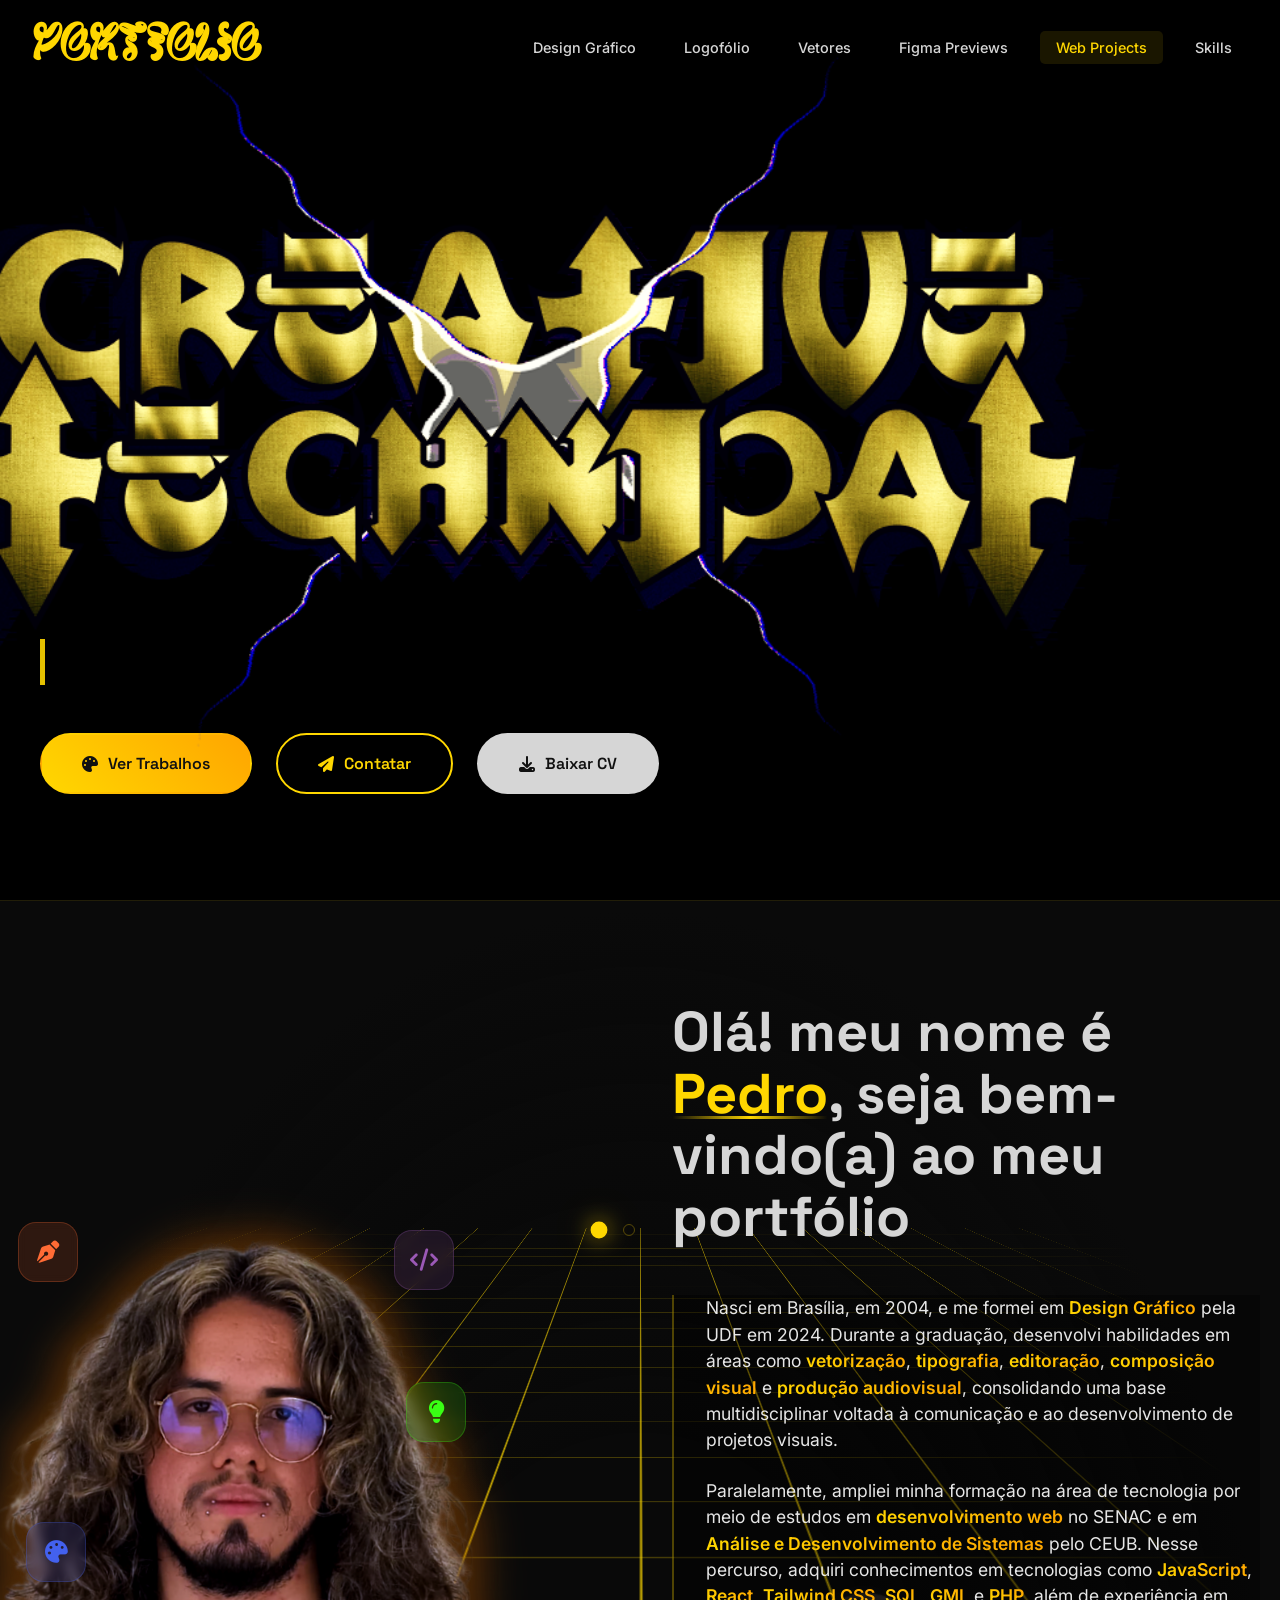
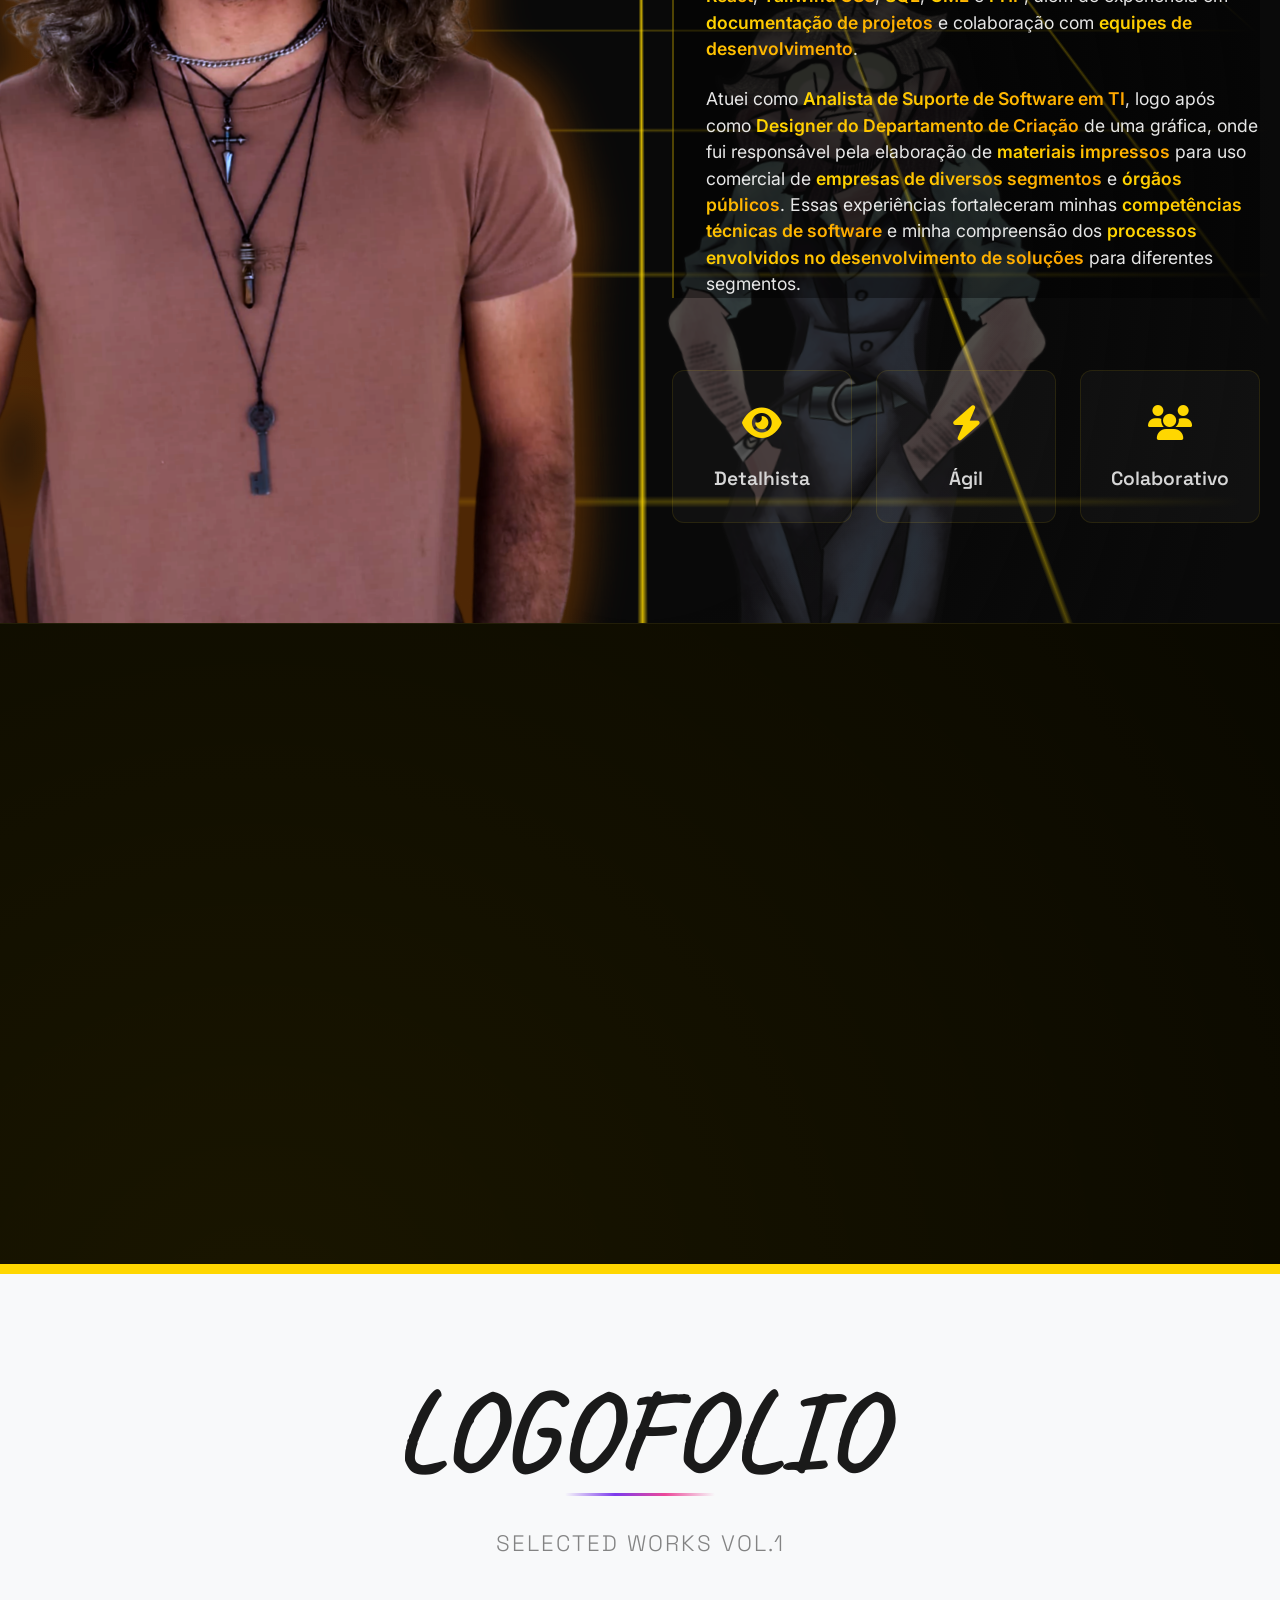
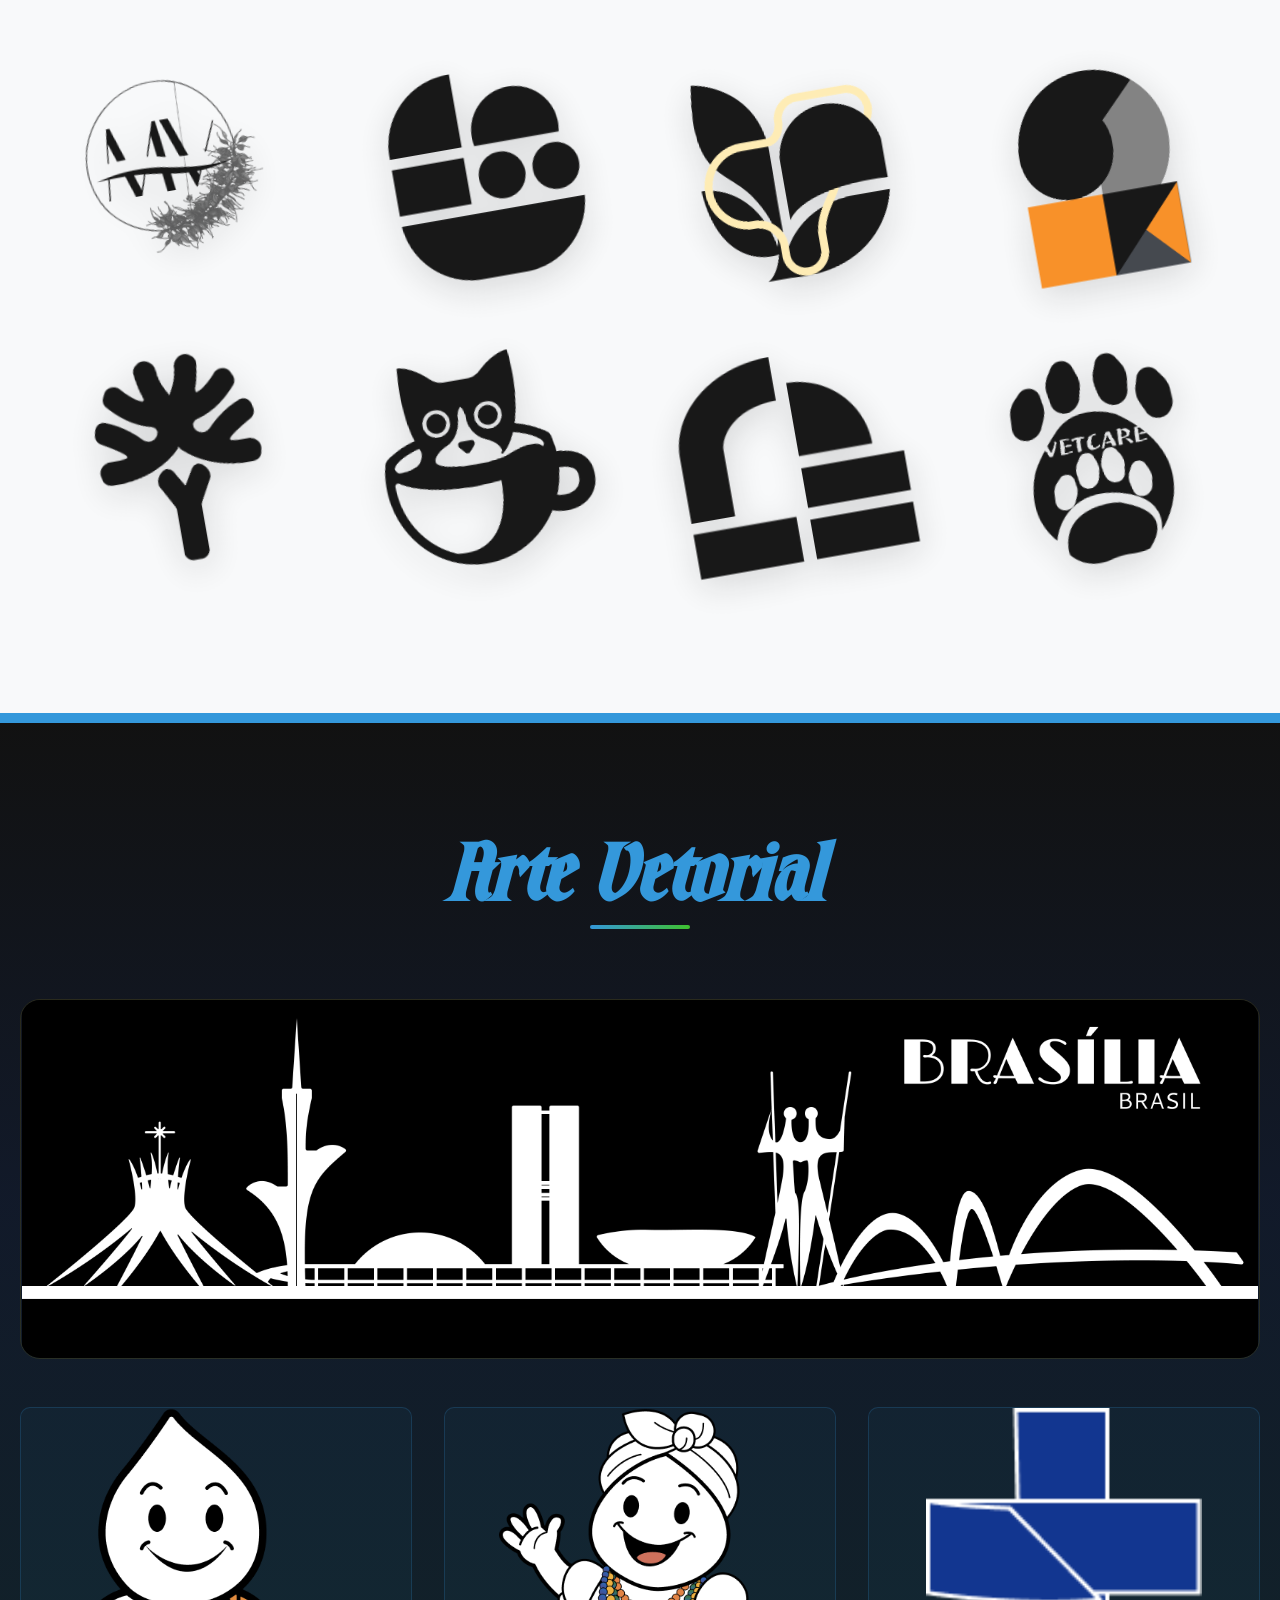
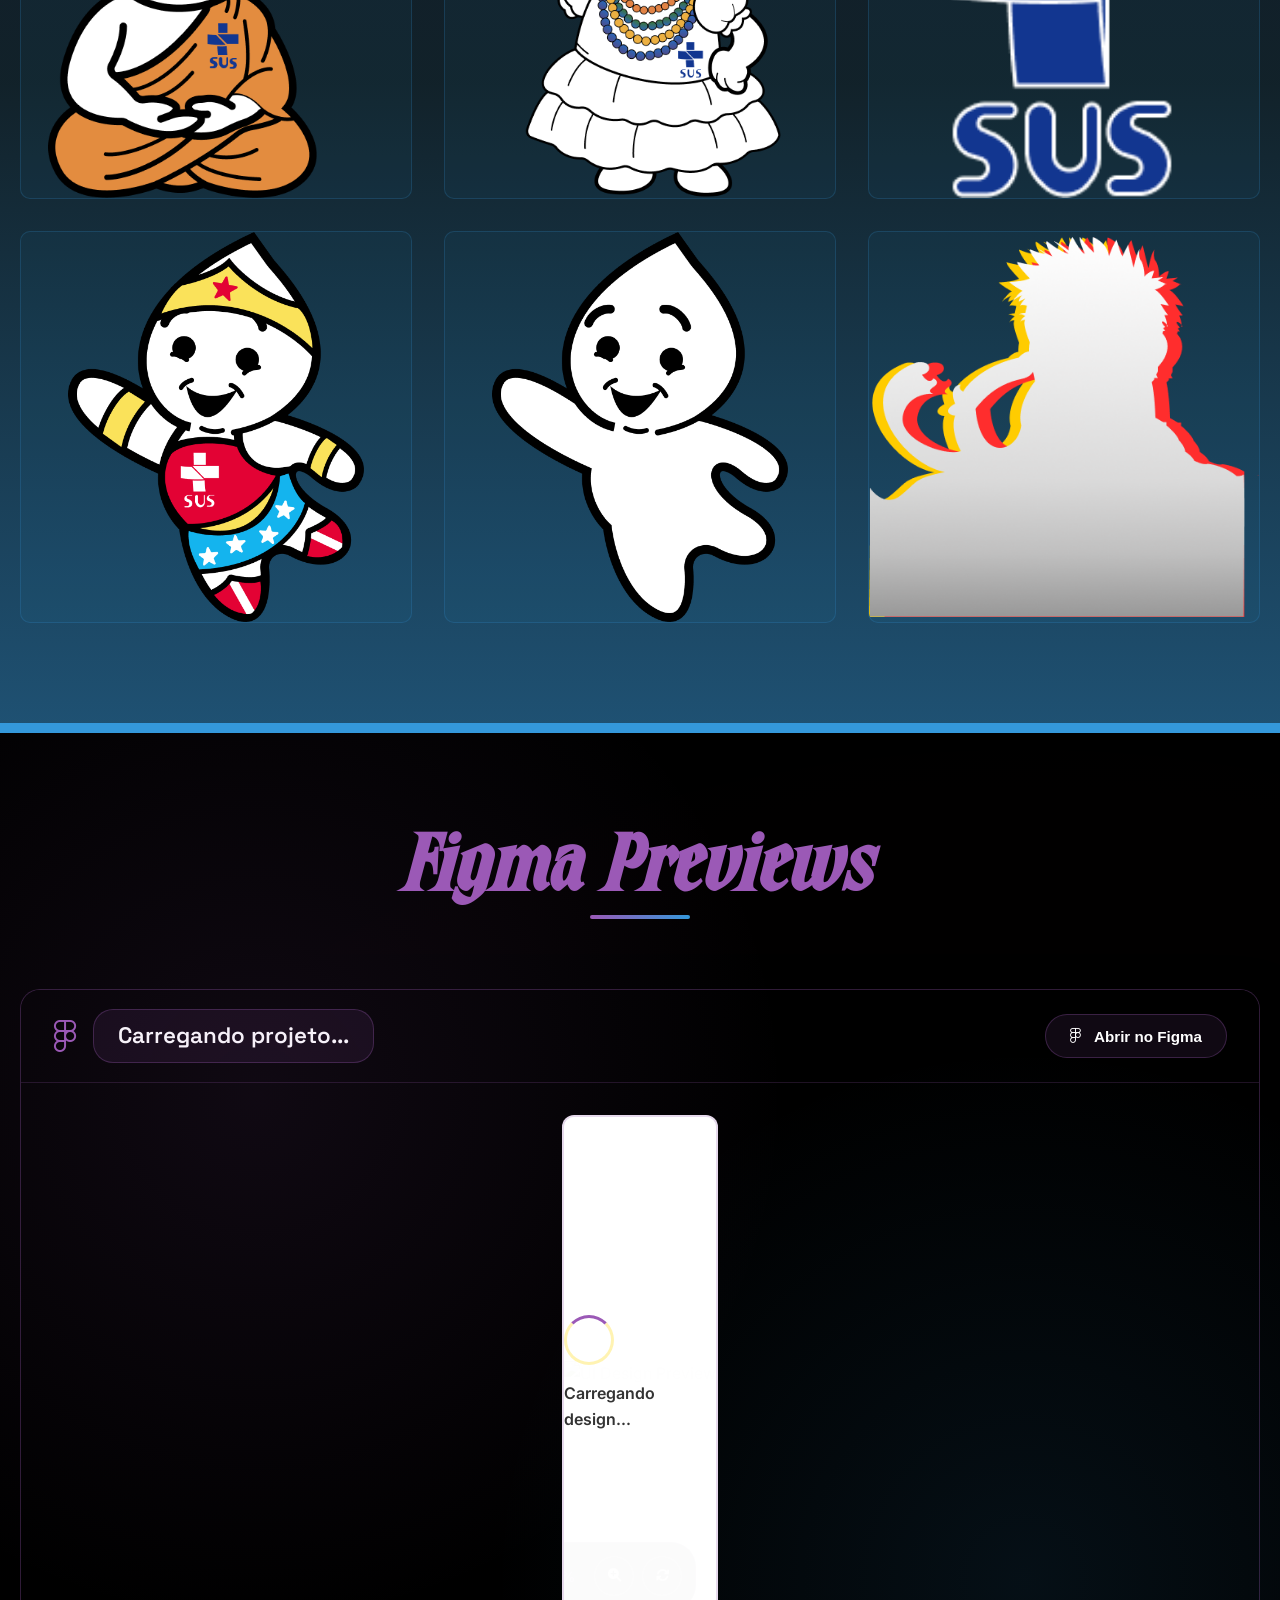
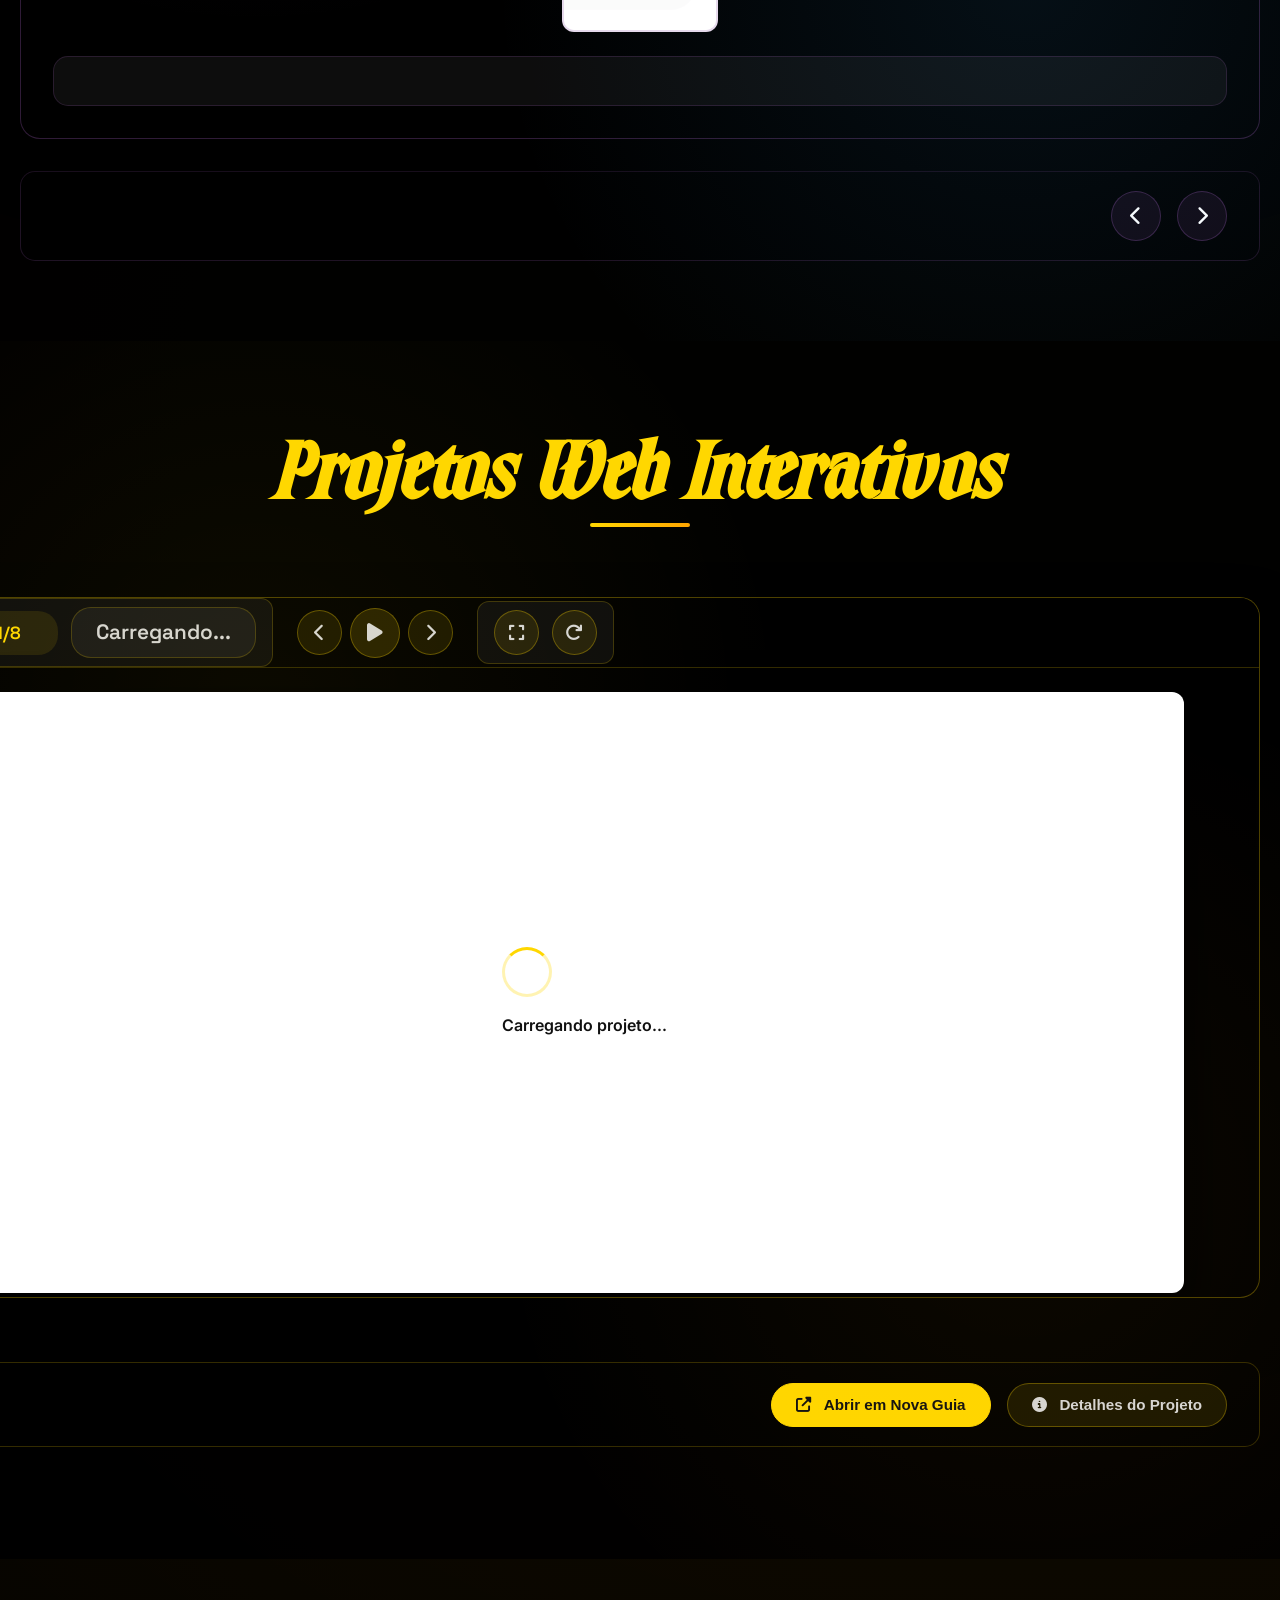
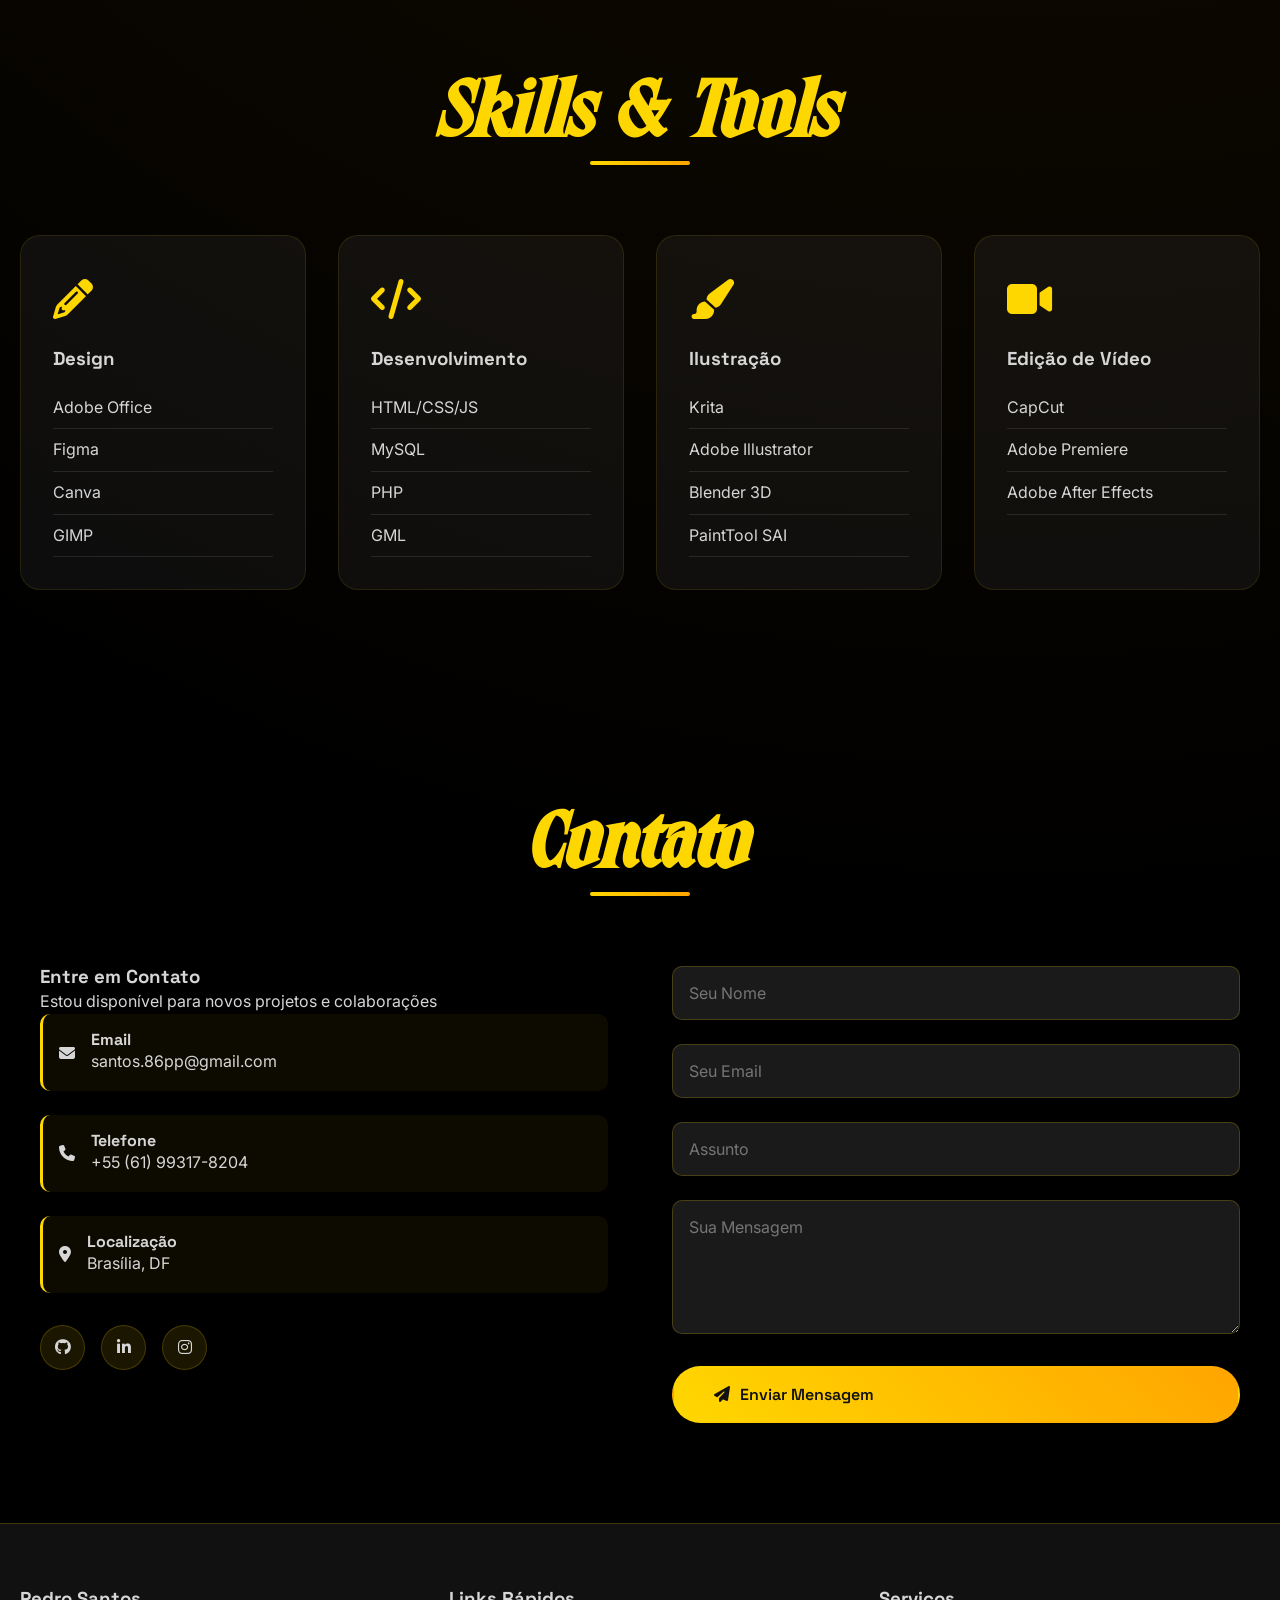
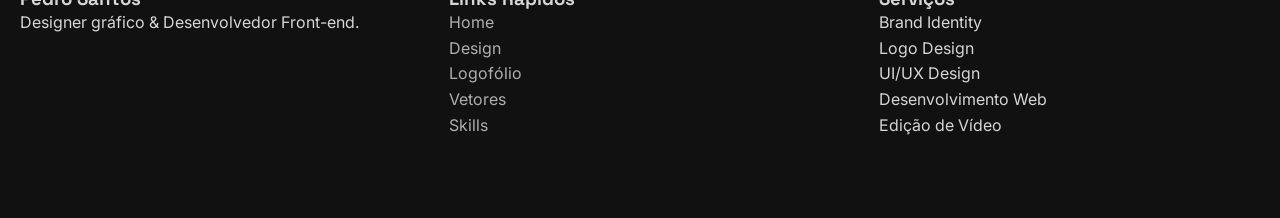
==== commit 4bb6e46f: "Update index.html" ====
--- a/index.html
+++ b/index.html
@@ -119,7 +119,7 @@
                 <a href="#contact" class="btn btn-secondary">
                     <i class="fas fa-paper-plane"></i> Contatar
                 </a>
-                <a href="mídia/page-mídia/Currículo-2.pdf" download="Currículo-2.pdf" class="btn btn-highlight" id="downloadCV">
+                <a href="mídia/page-mídia/Curriculo_Pedro.pdf" download="Curriculo_Pedro.pdf" class="btn btn-highlight" id="downloadCV">
                     <i class="fas fa-download"></i> Baixar CV
                 </a>
             </div>
